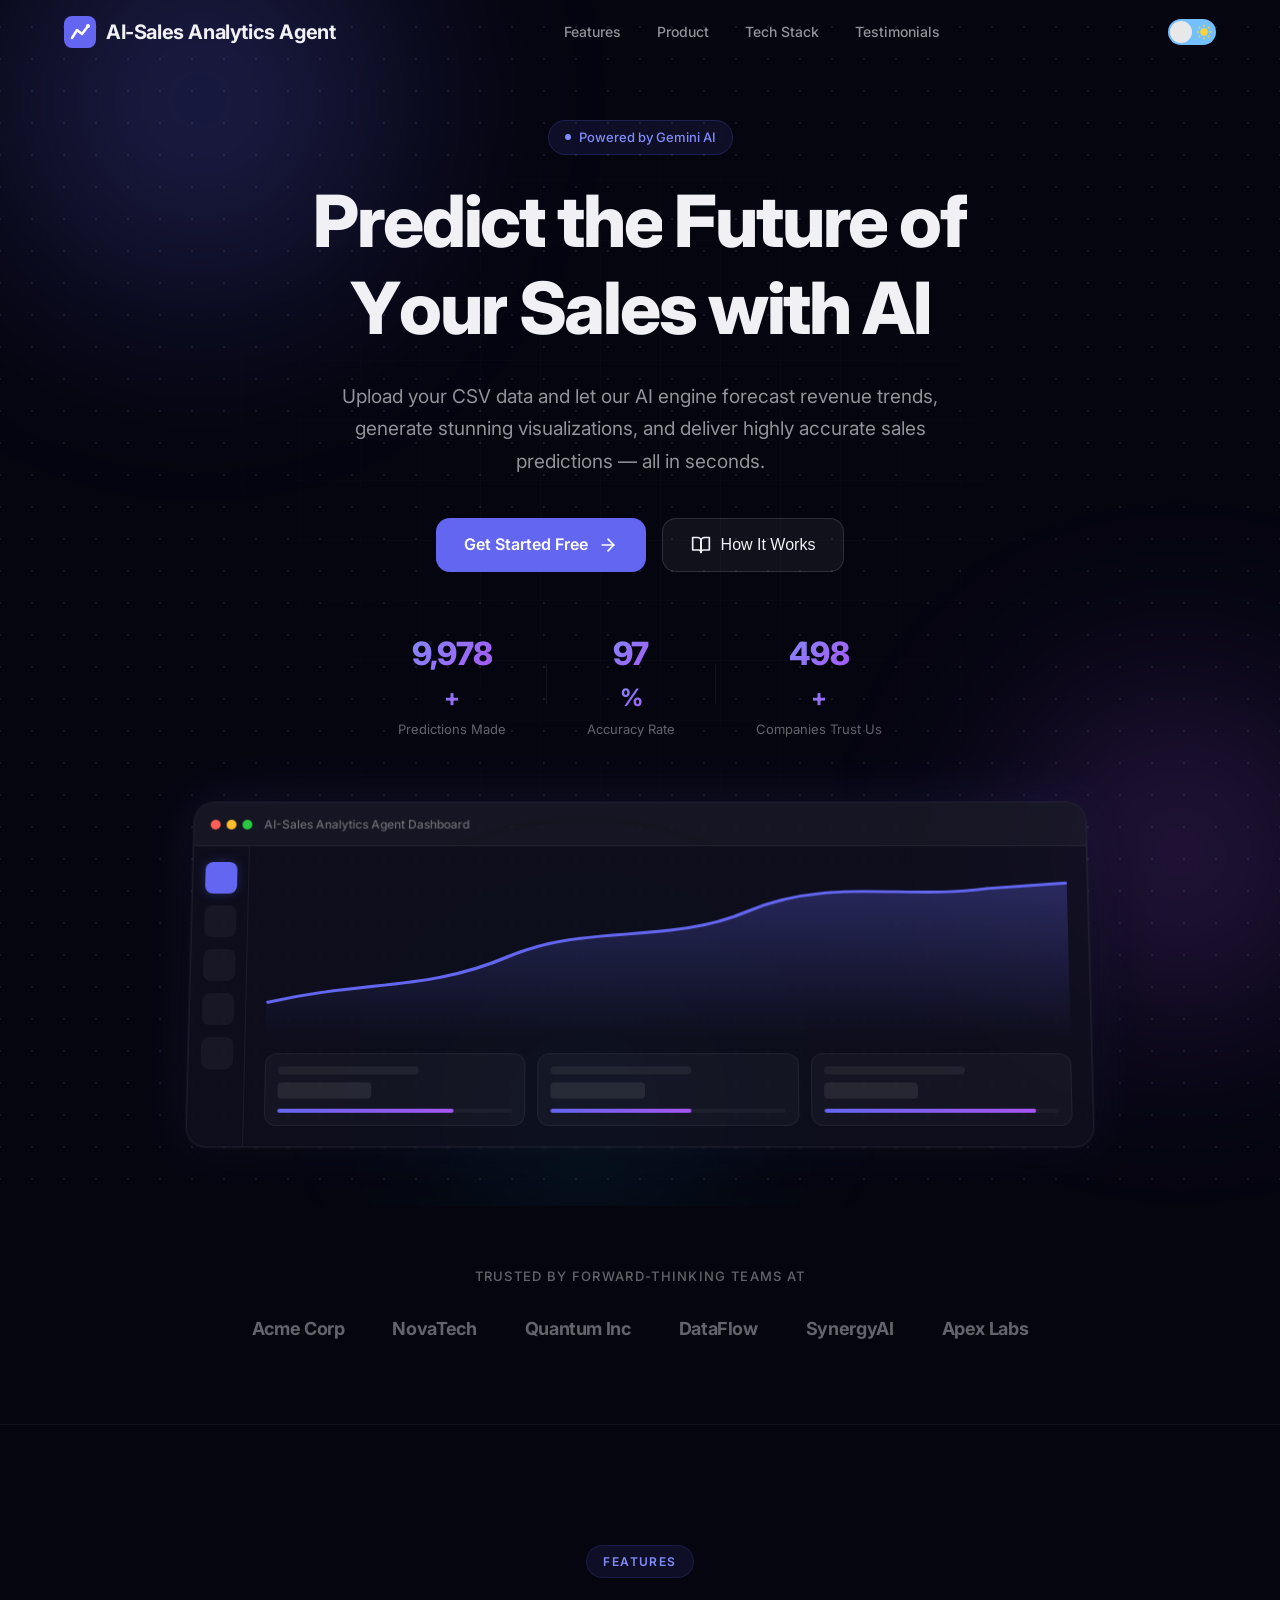
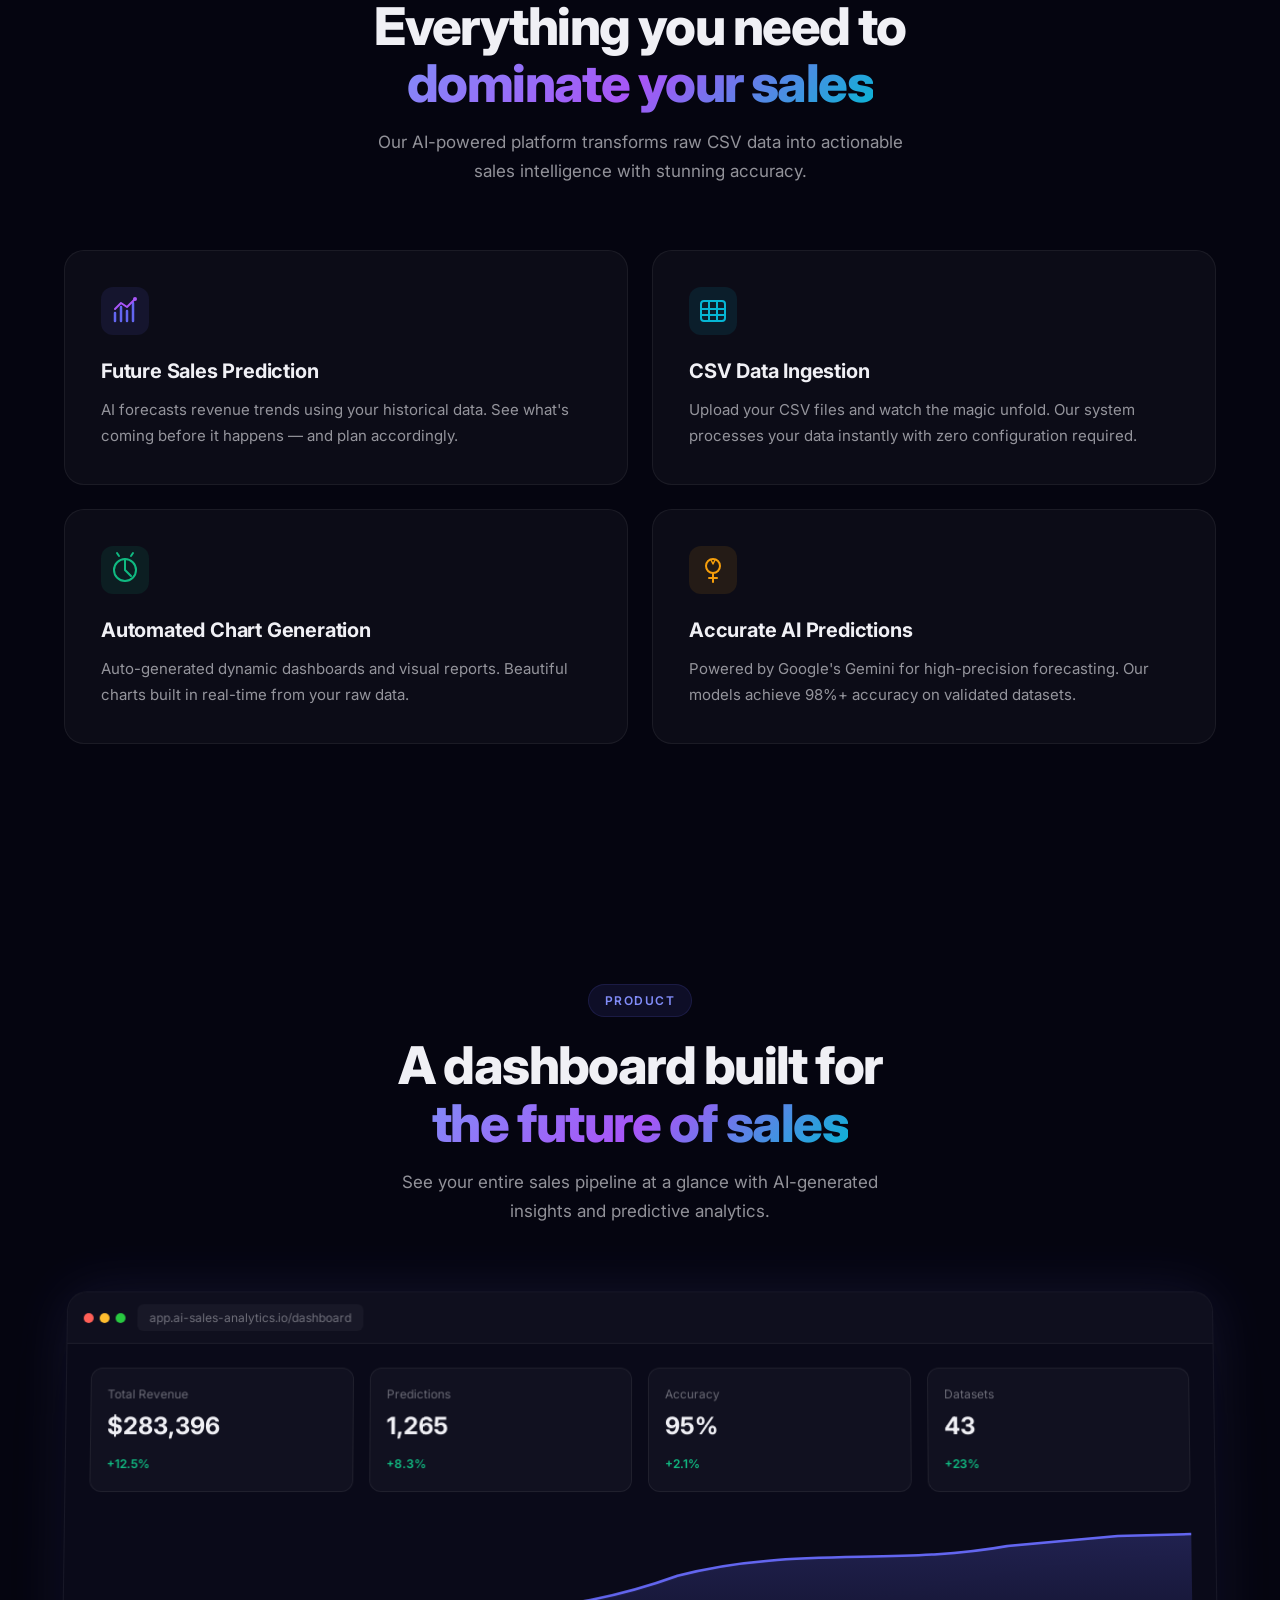
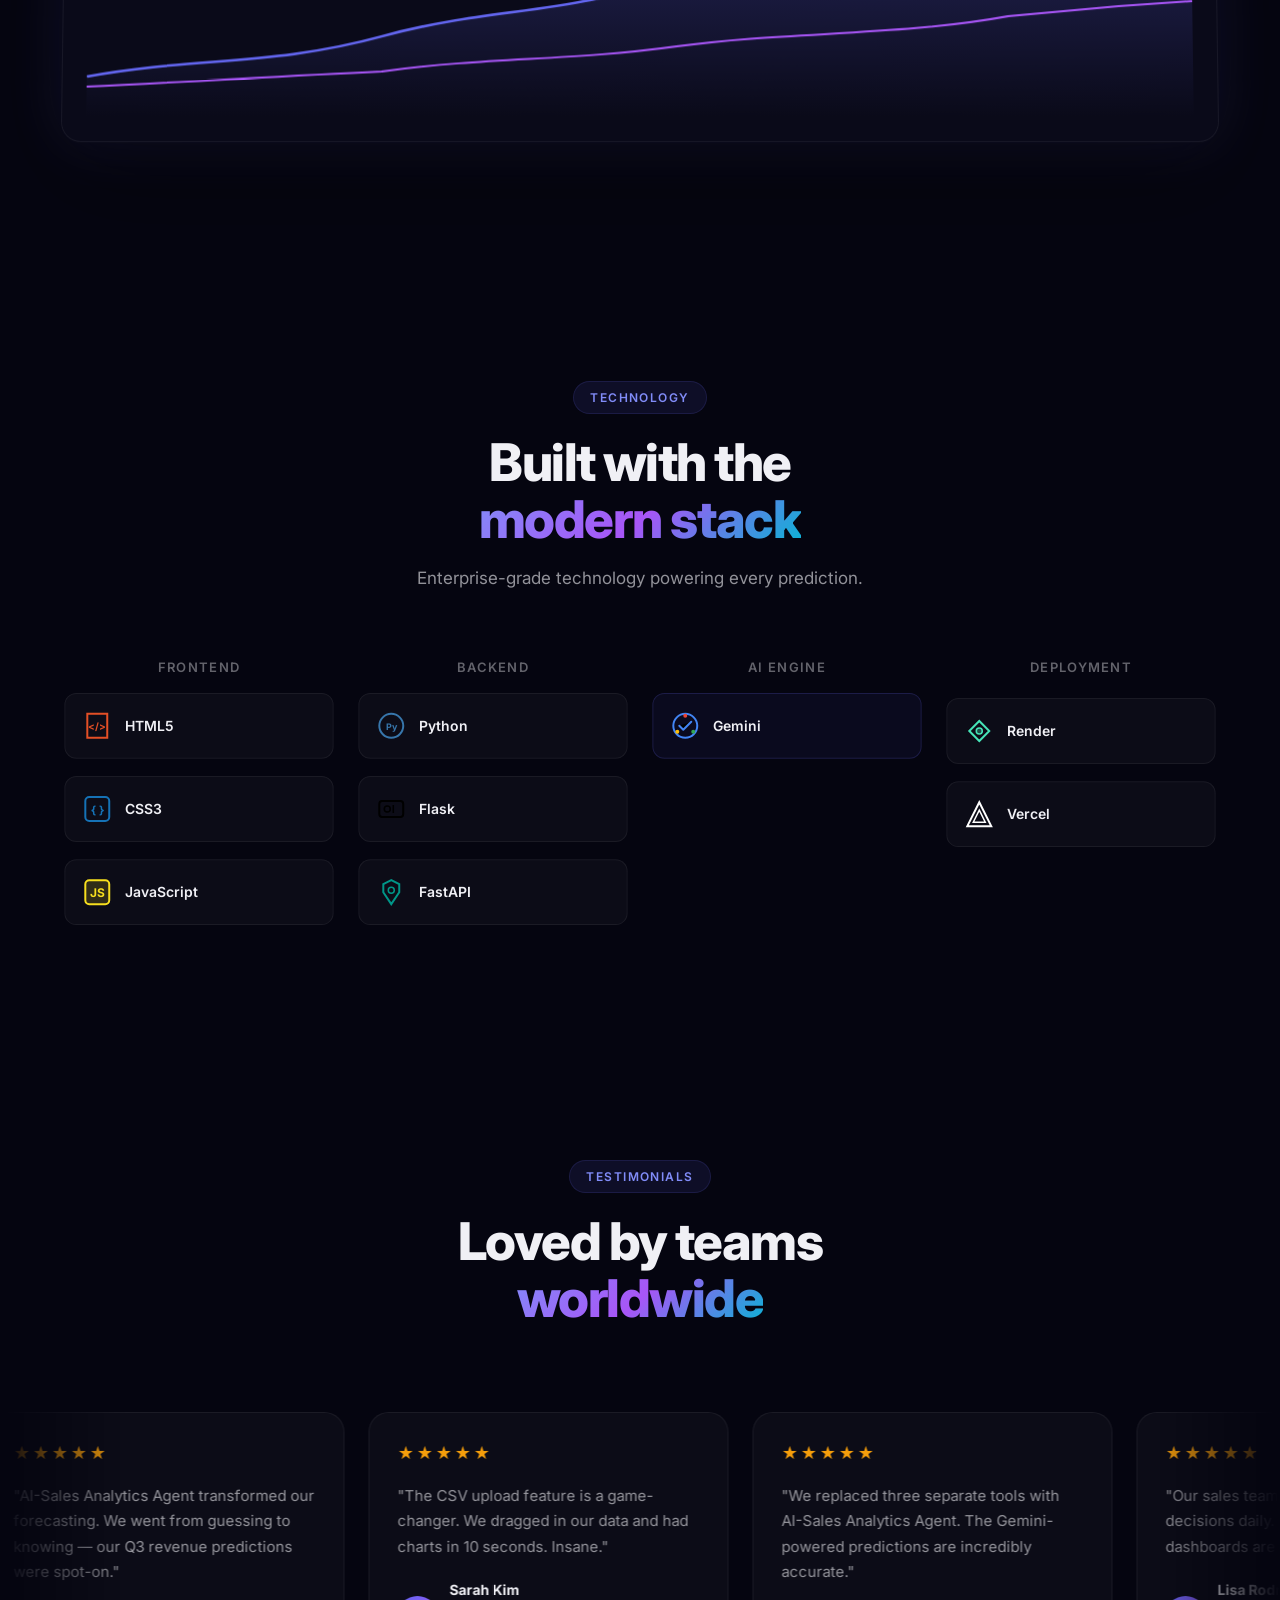
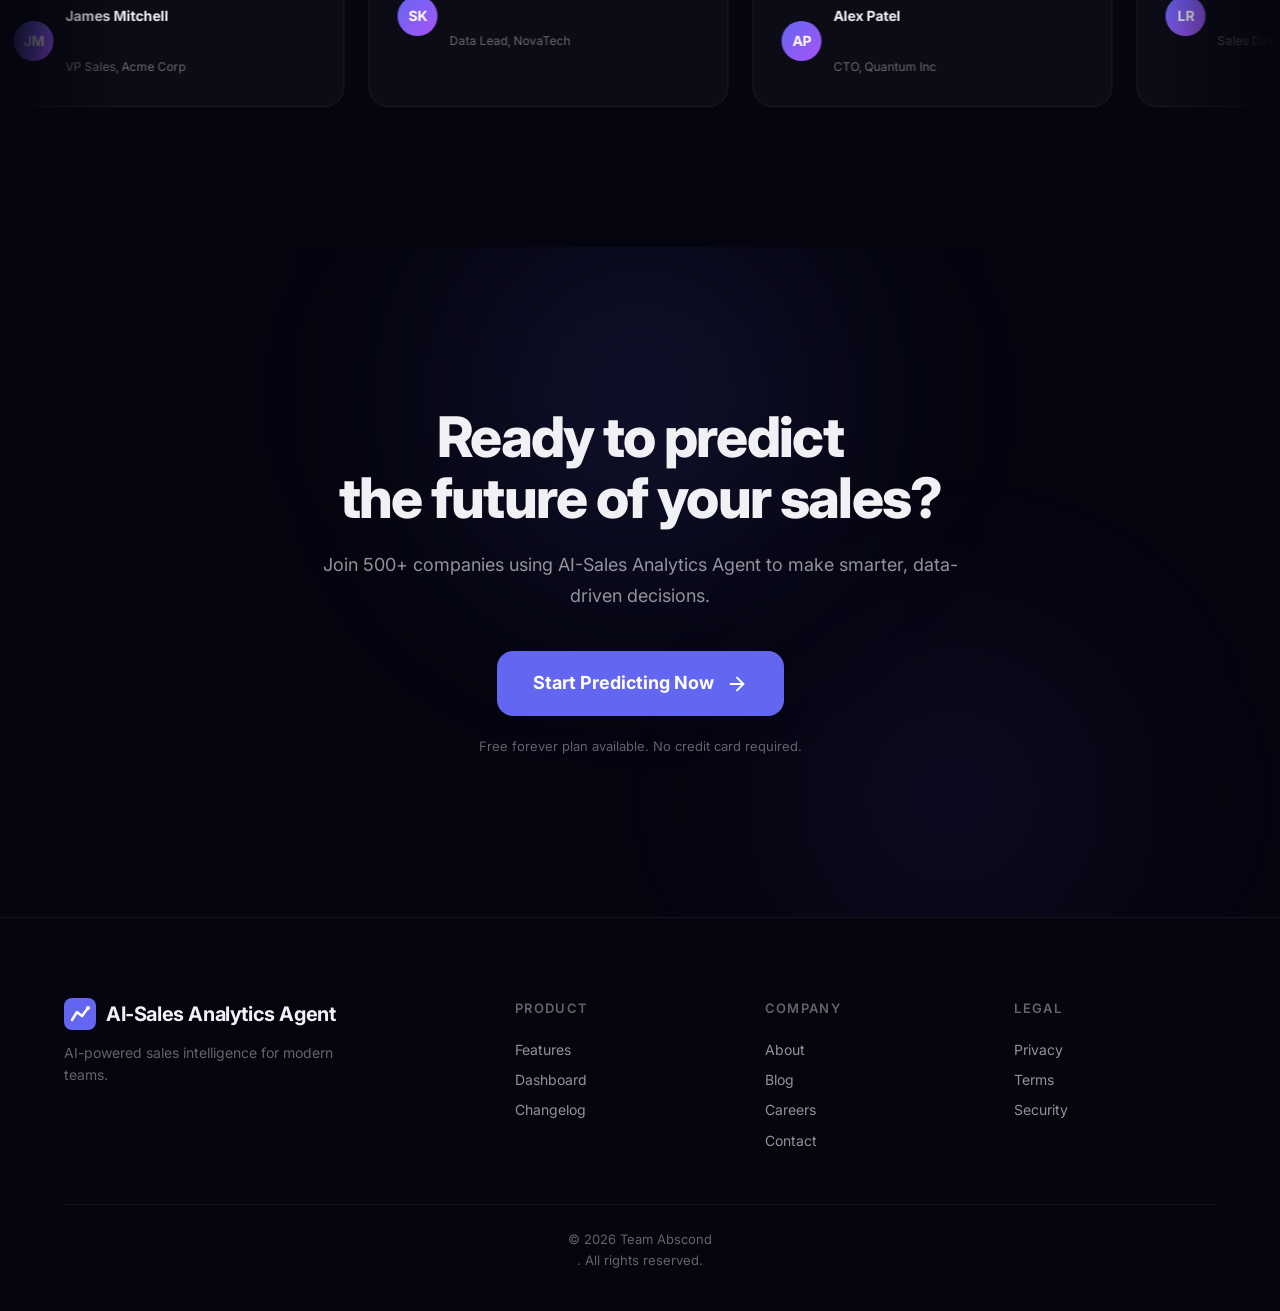
==== frontend/index.html @ d855fb65 "Added Landing Page" ====
<!DOCTYPE html>
<html lang="en">
<head>
    <meta charset="UTF-8">
    <meta name="viewport" content="width=device-width, initial-scale=1.0">
    <title>AI-Sales Analytics Agent</title>
    <link rel="stylesheet" href="landing.css">
    <link href="https://fonts.googleapis.com/css2?family=Inter:wght@300;400;500;600;700;800;900&display=swap" rel="stylesheet">
</head>
<body>

    <!-- ═══════════════════ NAVBAR ═══════════════════ -->
    <nav class="navbar" id="navbar">
        <div class="nav-container">
            <a href="#" class="nav-logo">
                <svg class="logo-icon" viewBox="0 0 32 32" fill="none">
                    <defs>
                        <linearGradient id="logoGrad" x1="0" y1="0" x2="32" y2="32">
                            <stop offset="0%" stop-color="#6366f1"/>
                            <stop offset="100%" stop-color="#a855f7"/>
                        </linearGradient>
                    </defs>
                    <rect width="32" height="32" rx="8" fill="url(#logoGrad)"/>
                    <path d="M8 22L13 14L18 18L24 10" stroke="#fff" stroke-width="2.5" stroke-linecap="round" stroke-linejoin="round"/>
                    <circle cx="24" cy="10" r="2" fill="#fff"/>
                </svg>
                <span>AI-Sales Analytics Agent</span>
            </a>
            <div class="nav-links" id="navLinks">
                <a href="#features">Features</a>
                <a href="#showcase">Product</a>
                <a href="#techstack">Tech Stack</a>
                <a href="#testimonials">Testimonials</a>
            </div>
            <div class="nav-actions">
                <label class="theme-switch" title="Toggle theme">
                    <span class="sun-icon"><svg xmlns="http://www.w3.org/2000/svg" viewBox="0 0 24 24"><g fill="#ffd43b"><circle r="5" cy="12" cx="12"></circle><path d="m21 13h-1a1 1 0 0 1 0-2h1a1 1 0 0 1 0 2zm-17 0h-1a1 1 0 0 1 0-2h1a1 1 0 0 1 0 2zm13.66-5.66a1 1 0 0 1 -.66-.29 1 1 0 0 1 0-1.41l.71-.71a1 1 0 1 1 1.41 1.41l-.71.71a1 1 0 0 1 -.75.29zm-12.02 12.02a1 1 0 0 1 -.71-.29 1 1 0 0 1 0-1.41l.71-.66a1 1 0 0 1 1.41 1.41l-.71.71a1 1 0 0 1 -.7.24zm6.36-14.36a1 1 0 0 1 -1-1v-1a1 1 0 0 1 2 0v1a1 1 0 0 1 -1 1zm0 17a1 1 0 0 1 -1-1v-1a1 1 0 0 1 2 0v1a1 1 0 0 1 -1 1zm-5.66-14.66a1 1 0 0 1 -.7-.29l-.71-.71a1 1 0 0 1 1.41-1.41l.71.71a1 1 0 0 1 0 1.41 1 1 0 0 1 -.71.29zm12.02 12.02a1 1 0 0 1 -.7-.29l-.66-.71a1 1 0 0 1 1.36-1.36l.71.71a1 1 0 0 1 0 1.41 1 1 0 0 1 -.71.24z"></path></g></svg></span>
                    <span class="moon-icon"><svg xmlns="http://www.w3.org/2000/svg" viewBox="0 0 384 512"><path d="m223.5 32c-123.5 0-223.5 100.3-223.5 224s100 224 223.5 224c60.6 0 115.5-24.2 155.8-63.4 5-4.9 6.3-12.5 3.1-18.7s-10.1-9.7-17-8.5c-9.8 1.7-19.8 2.6-30.1 2.6-96.9 0-175.5-78.8-175.5-176 0-65.8 36-123.1 89.3-153.3 6.1-3.5 9.2-10.5 7.7-17.3s-7.3-11.9-14.3-12.5c-6.3-.5-12.6-.8-19-.8z"></path></svg></span>
                    <input type="checkbox" class="theme-input" id="landingThemeToggle">
                    <span class="theme-slider"></span>
                </label>
            </div>
            <button class="mobile-toggle" id="mobileToggle" aria-label="Menu">
                <span></span><span></span><span></span>
            </button>
        </div>
    </nav>

    <!-- ═══════════════════ HERO ═══════════════════ -->
    <section class="hero" id="hero">
        <div class="hero-bg">
            <canvas class="hero-dots-canvas" id="heroDotsCanvas"></canvas>
            <div class="orb orb-1"></div>
            <div class="orb orb-2"></div>
            <div class="orb orb-3"></div>
            <div class="grid-overlay"></div>
        </div>
        <div class="hero-content" id="heroContent">
            <div class="hero-badge">
                <span class="badge-dot"></span>
                <span>Powered by Gemini AI</span>
            </div>
            <h1 class="hero-title" id="heroTitle">
                Predict the Future of Your Sales with AI
            </h1>
            <p class="hero-subtitle" id="heroSubtitle">
                Upload your CSV data and let our AI engine forecast revenue trends, generate stunning visualizations, and deliver highly accurate sales predictions — all in seconds.
            </p>
            <div class="hero-ctas">
                <a href="app.html" class="btn-primary">
                    <span>Get Started Free</span>
                    <svg width="20" height="20" viewBox="0 0 24 24" fill="none" stroke="currentColor" stroke-width="2" stroke-linecap="round" stroke-linejoin="round"><line x1="5" y1="12" x2="19" y2="12"/><polyline points="12 5 19 12 12 19"/></svg>
                </a>
                <button class="btn-secondary" id="tutorialBtn">
                    <svg width="20" height="20" viewBox="0 0 24 24" fill="none" stroke="currentColor" stroke-width="2" stroke-linecap="round" stroke-linejoin="round"><path d="M2 3h6a4 4 0 0 1 4 4v14a3 3 0 0 0-3-3H2z"/><path d="M22 3h-6a4 4 0 0 0-4 4v14a3 3 0 0 1 3-3h7z"/></svg>
                    <span>How It Works</span>
                </button>
            </div>
            <div class="hero-stats">
                <div class="hero-stat">
                    <span class="stat-number" data-target="10000">0</span><span class="stat-suffix">+</span>
                    <span class="stat-label">Predictions Made</span>
                </div>
                <div class="hero-stat-divider"></div>
                <div class="hero-stat">
                    <span class="stat-number" data-target="98">0</span><span class="stat-suffix">%</span>
                    <span class="stat-label">Accuracy Rate</span>
                </div>
                <div class="hero-stat-divider"></div>
                <div class="hero-stat">
                    <span class="stat-number" data-target="500">0</span><span class="stat-suffix">+</span>
                    <span class="stat-label">Companies Trust Us</span>
                </div>
            </div>
        </div>
        <div class="hero-visual" id="heroVisual">
            <div class="dashboard-mockup">
                <div class="mockup-header">
                    <div class="mockup-dots">
                        <span></span><span></span><span></span>
                    </div>
                    <div class="mockup-title">AI-Sales Analytics Agent Dashboard</div>
                </div>
                <div class="mockup-body">
                    <div class="mockup-sidebar">
                        <div class="sidebar-item active"></div>
                        <div class="sidebar-item"></div>
                        <div class="sidebar-item"></div>
                        <div class="sidebar-item"></div>
                        <div class="sidebar-item"></div>
                    </div>
                    <div class="mockup-main">
                        <div class="mockup-chart-area">
                            <svg class="chart-svg" viewBox="0 0 400 150" preserveAspectRatio="none">
                                <defs>
                                    <linearGradient id="chartGrad" x1="0" y1="0" x2="0" y2="1">
                                        <stop offset="0%" stop-color="#6366f1" stop-opacity="0.3"/>
                                        <stop offset="100%" stop-color="#6366f1" stop-opacity="0"/>
                                    </linearGradient>
                                </defs>
                                <path class="chart-area-path" d="M0,120 C50,100 80,110 120,80 C160,50 200,70 240,40 C280,10 320,30 360,20 L400,15 L400,150 L0,150Z" fill="url(#chartGrad)"/>
                                <path class="chart-line" d="M0,120 C50,100 80,110 120,80 C160,50 200,70 240,40 C280,10 320,30 360,20 L400,15" fill="none" stroke="#6366f1" stroke-width="2.5"/>
                            </svg>
                        </div>
                        <div class="mockup-cards-row">
                            <div class="mockup-stat-card">
                                <div class="msc-label"></div>
                                <div class="msc-value"></div>
                                <div class="msc-bar"><div class="msc-bar-fill" style="width:75%"></div></div>
                            </div>
                            <div class="mockup-stat-card">
                                <div class="msc-label"></div>
                                <div class="msc-value"></div>
                                <div class="msc-bar"><div class="msc-bar-fill" style="width:60%"></div></div>
                            </div>
                            <div class="mockup-stat-card">
                                <div class="msc-label"></div>
                                <div class="msc-value"></div>
                                <div class="msc-bar"><div class="msc-bar-fill" style="width:90%"></div></div>
                            </div>
                        </div>
                    </div>
                </div>
            </div>
        </div>
    </section>

    <!-- ═══════════════ TRUSTED BY ═══════════════ -->
    <section class="trusted-section">
        <div class="container">
            <p class="trusted-label">Trusted by forward-thinking teams at</p>
            <div class="trusted-logos">
                <div class="trusted-logo">Acme Corp</div>
                <div class="trusted-logo">NovaTech</div>
                <div class="trusted-logo">Quantum Inc</div>
                <div class="trusted-logo">DataFlow</div>
                <div class="trusted-logo">SynergyAI</div>
                <div class="trusted-logo">Apex Labs</div>
            </div>
        </div>
    </section>

    <!-- ═══════════════ FEATURES ═══════════════ -->
    <section class="features-section" id="features">
        <div class="container">
            <div class="section-header reveal-up">
                <span class="section-badge">Features</span>
                <h2 class="section-title">Everything you need to<br><span class="gradient-text">dominate your sales</span></h2>
                <p class="section-subtitle">Our AI-powered platform transforms raw CSV data into actionable sales intelligence with stunning accuracy.</p>
            </div>
            <div class="features-grid">
                <div class="feature-card reveal-up" data-delay="0">
                    <div class="feature-icon">
                        <svg viewBox="0 0 48 48" fill="none">
                            <rect width="48" height="48" rx="12" fill="#6366f1" fill-opacity="0.1"/>
                            <path d="M14 34V26M20 34V20M26 34V24M32 34V16" stroke="#6366f1" stroke-width="2.5" stroke-linecap="round"/>
                            <path d="M14 22L20 16L26 20L34 12" stroke="#a855f7" stroke-width="2" stroke-linecap="round" stroke-linejoin="round"/>
                            <circle cx="34" cy="12" r="2" fill="#a855f7"/>
                        </svg>
                    </div>
                    <h3>Future Sales Prediction</h3>
                    <p>AI forecasts revenue trends using your historical data. See what's coming before it happens — and plan accordingly.</p>
                </div>
                <div class="feature-card reveal-up" data-delay="100">
                    <div class="feature-icon">
                        <svg viewBox="0 0 48 48" fill="none">
                            <rect width="48" height="48" rx="12" fill="#06b6d4" fill-opacity="0.1"/>
                            <rect x="12" y="14" width="24" height="20" rx="3" stroke="#06b6d4" stroke-width="2"/>
                            <path d="M12 22H36" stroke="#06b6d4" stroke-width="2"/>
                            <path d="M20 14V34" stroke="#06b6d4" stroke-width="2"/>
                            <path d="M28 14V34" stroke="#06b6d4" stroke-width="2"/>
                            <path d="M12 28H36" stroke="#06b6d4" stroke-width="2"/>
                        </svg>
                    </div>
                    <h3>CSV Data Ingestion</h3>
                    <p>Upload your CSV files and watch the magic unfold. Our system processes your data instantly with zero configuration required.</p>
                </div>
                <div class="feature-card reveal-up" data-delay="200">
                    <div class="feature-icon">
                        <svg viewBox="0 0 48 48" fill="none">
                            <rect width="48" height="48" rx="12" fill="#10b981" fill-opacity="0.1"/>
                            <circle cx="24" cy="24" r="11" stroke="#10b981" stroke-width="2"/>
                            <path d="M24 13V24L30 30" stroke="#10b981" stroke-width="2" stroke-linecap="round"/>
                            <path d="M18 10L16 7M30 10L32 7" stroke="#10b981" stroke-width="2" stroke-linecap="round"/>
                        </svg>
                    </div>
                    <h3>Automated Chart Generation</h3>
                    <p>Auto-generated dynamic dashboards and visual reports. Beautiful charts built in real-time from your raw data.</p>
                </div>
                <div class="feature-card reveal-up" data-delay="300">
                    <div class="feature-icon">
                        <svg viewBox="0 0 48 48" fill="none">
                            <rect width="48" height="48" rx="12" fill="#f59e0b" fill-opacity="0.1"/>
                            <circle cx="24" cy="20" r="7" stroke="#f59e0b" stroke-width="2"/>
                            <path d="M24 27V36" stroke="#f59e0b" stroke-width="2" stroke-linecap="round"/>
                            <path d="M20 32H28" stroke="#f59e0b" stroke-width="2" stroke-linecap="round"/>
                            <path d="M22 14L24 18L26 14" stroke="#f59e0b" stroke-width="1.5" stroke-linecap="round" stroke-linejoin="round"/>
                        </svg>
                    </div>
                    <h3>Accurate AI Predictions</h3>
                    <p>Powered by Google's Gemini for high-precision forecasting. Our models achieve 98%+ accuracy on validated datasets.</p>
                </div>
            </div>
        </div>
    </section>

    <!-- ═══════════════ PRODUCT SHOWCASE ═══════════════ -->
    <section class="showcase-section" id="showcase">
        <div class="container">
            <div class="section-header reveal-up">
                <span class="section-badge">Product</span>
                <h2 class="section-title">A dashboard built for<br><span class="gradient-text">the future of sales</span></h2>
                <p class="section-subtitle">See your entire sales pipeline at a glance with AI-generated insights and predictive analytics.</p>
            </div>

            <div class="showcase-dashboard reveal-up">
                <div class="showcase-screen">
                    <div class="showcase-topbar">
                        <div class="showcase-dots"><span></span><span></span><span></span></div>
                        <span class="showcase-url">app.ai-sales-analytics.io/dashboard</span>
                    </div>
                    <div class="showcase-content">
                        <div class="showcase-metric-row">
                            <div class="showcase-metric" data-delay="0">
                                <span class="sm-label">Total Revenue</span>
                                <span class="sm-value counter" data-target="284500" data-prefix="$">$0</span>
                                <span class="sm-change positive">+12.5%</span>
                            </div>
                            <div class="showcase-metric" data-delay="100">
                                <span class="sm-label">Predictions</span>
                                <span class="sm-value counter" data-target="1284" data-prefix="">0</span>
                                <span class="sm-change positive">+8.3%</span>
                            </div>
                            <div class="showcase-metric" data-delay="200">
                                <span class="sm-label">Accuracy</span>
                                <span class="sm-value counter" data-target="98" data-prefix="" data-suffix="%">0%</span>
                                <span class="sm-change positive">+2.1%</span>
                            </div>
                            <div class="showcase-metric" data-delay="300">
                                <span class="sm-label">Datasets</span>
                                <span class="sm-value counter" data-target="47" data-prefix="">0</span>
                                <span class="sm-change positive">+23%</span>
                            </div>
                        </div>
                        <div class="showcase-chart-section">
                            <svg class="showcase-chart-svg" viewBox="0 0 600 200" preserveAspectRatio="none">
                                <defs>
                                    <linearGradient id="scGrad" x1="0" y1="0" x2="0" y2="1">
                                        <stop offset="0%" stop-color="#6366f1" stop-opacity="0.25"/>
                                        <stop offset="100%" stop-color="#6366f1" stop-opacity="0"/>
                                    </linearGradient>
                                </defs>
                                <path class="sc-area" d="M0,160 C60,140 100,150 160,120 C220,90 260,100 320,60 C380,30 440,50 500,30 L560,20 L600,18 L600,200 L0,200Z" fill="url(#scGrad)"/>
                                <path class="sc-line" d="M0,160 C60,140 100,150 160,120 C220,90 260,100 320,60 C380,30 440,50 500,30 L560,20 L600,18" fill="none" stroke="#6366f1" stroke-width="2.5"/>
                                <path class="sc-line-2" d="M0,170 C60,165 100,160 160,155 C220,140 260,145 320,130 C380,115 440,120 500,100 L560,90 L600,85" fill="none" stroke="#a855f7" stroke-width="2" stroke-dasharray="4 4"/>
                            </svg>
                        </div>
                    </div>
                </div>
            </div>
        </div>
    </section>

    <!-- ═══════════════ TECH STACK ═══════════════ -->
    <section class="techstack-section" id="techstack">
        <div class="container">
            <div class="section-header reveal-up">
                <span class="section-badge">Technology</span>
                <h2 class="section-title">Built with the<br><span class="gradient-text">modern stack</span></h2>
                <p class="section-subtitle">Enterprise-grade technology powering every prediction.</p>
            </div>
            <div class="tech-grid">
                <div class="tech-category reveal-up" data-delay="0">
                    <h4 class="tech-cat-title">Frontend</h4>
                    <div class="tech-cards">
                        <div class="tech-card">
                            <div class="tech-card-icon">
                                <svg viewBox="0 0 32 32"><path d="M6 4H26V28H6Z" fill="none" stroke="#e34f26" stroke-width="2"/><text x="16" y="20" text-anchor="middle" fill="#e34f26" font-size="10" font-weight="bold">&lt;/&gt;</text></svg>
                            </div>
                            <span>HTML5</span>
                        </div>
                        <div class="tech-card">
                            <div class="tech-card-icon">
                                <svg viewBox="0 0 32 32"><rect x="4" y="4" width="24" height="24" rx="4" fill="none" stroke="#1572b6" stroke-width="2"/><text x="16" y="21" text-anchor="middle" fill="#1572b6" font-size="11" font-weight="bold">{ }</text></svg>
                            </div>
                            <span>CSS3</span>
                        </div>
                        <div class="tech-card">
                            <div class="tech-card-icon">
                                <svg viewBox="0 0 32 32"><rect x="4" y="4" width="24" height="24" rx="4" fill="#f7df1e" fill-opacity="0.15" stroke="#f7df1e" stroke-width="2"/><text x="16" y="21" text-anchor="middle" fill="#f7df1e" font-size="12" font-weight="bold">JS</text></svg>
                            </div>
                            <span>JavaScript</span>
                        </div>
                    </div>
                </div>
                <div class="tech-category reveal-up" data-delay="150">
                    <h4 class="tech-cat-title">Backend</h4>
                    <div class="tech-cards">
                        <div class="tech-card">
                            <div class="tech-card-icon">
                                <svg viewBox="0 0 32 32"><circle cx="16" cy="16" r="12" fill="none" stroke="#3776ab" stroke-width="2"/><text x="16" y="20" text-anchor="middle" fill="#3776ab" font-size="9" font-weight="bold">Py</text></svg>
                            </div>
                            <span>Python</span>
                        </div>
                        <div class="tech-card">
                            <div class="tech-card-icon">
                                <svg viewBox="0 0 32 32"><rect x="4" y="8" width="24" height="16" rx="3" fill="none" stroke="#000" stroke-width="2"/><circle cx="12" cy="16" r="3" fill="none" stroke="#000" stroke-width="1.5"/><path d="M18 12V20" stroke="#000" stroke-width="1.5"/></svg>
                            </div>
                            <span>Flask</span>
                        </div>
                        <div class="tech-card">
                            <div class="tech-card-icon">
                                <svg viewBox="0 0 32 32"><path d="M8 8L16 4L24 8V16L16 28L8 16Z" fill="none" stroke="#009688" stroke-width="2"/><circle cx="16" cy="14" r="3" fill="none" stroke="#009688" stroke-width="1.5"/></svg>
                            </div>
                            <span>FastAPI</span>
                        </div>
                    </div>
                </div>
                <div class="tech-category reveal-up" data-delay="300">
                    <h4 class="tech-cat-title">AI Engine</h4>
                    <div class="tech-cards">
                        <div class="tech-card featured">
                            <div class="tech-card-icon">
                                <svg viewBox="0 0 32 32"><circle cx="16" cy="16" r="12" fill="none" stroke="#4285f4" stroke-width="2"/><path d="M10 16L14 20L22 12" stroke="#4285f4" stroke-width="2" stroke-linecap="round" stroke-linejoin="round"/><circle cx="16" cy="6" r="2" fill="#ea4335"/><circle cx="24" cy="22" r="2" fill="#34a853"/><circle cx="8" cy="22" r="2" fill="#fbbc05"/></svg>
                            </div>
                            <span>Gemini</span>
                        </div>
                    </div>
                </div>
                <div class="tech-category reveal-up" data-delay="450">
                    <h4 class="tech-cat-title">Deployment</h4>
                    <div class="tech-cards">
                        <div class="tech-card">
                            <div class="tech-card-icon">
                                <svg viewBox="0 0 32 32"><path d="M6 16L16 6L26 16L16 26Z" fill="none" stroke="#46e3b7" stroke-width="2"/><circle cx="16" cy="16" r="3" fill="#46e3b7" fill-opacity="0.3" stroke="#46e3b7" stroke-width="1.5"/></svg>
                            </div>
                            <span>Render</span>
                        </div>
                        <div class="tech-card">
                            <div class="tech-card-icon">
                                <svg viewBox="0 0 32 32"><polygon points="16,4 28,28 4,28" fill="none" stroke="#fff" stroke-width="2"/><polygon points="16,12 22,24 10,24" fill="none" stroke="#fff" stroke-width="1.5"/></svg>
                            </div>
                            <span>Vercel</span>
                        </div>
                    </div>
                </div>
            </div>
        </div>
    </section>

    <!-- ═══════════════ TESTIMONIALS ═══════════════ -->
    <section class="testimonials-section" id="testimonials">
        <div class="container">
            <div class="section-header reveal-up">
                <span class="section-badge">Testimonials</span>
                <h2 class="section-title">Loved by teams<br><span class="gradient-text">worldwide</span></h2>
            </div>
        </div>
        <div class="testimonial-track-wrapper">
            <div class="testimonial-track" id="testimonialTrack">
                <div class="testimonial-card">
                    <div class="tc-stars">★★★★★</div>
                    <p>"AI-Sales Analytics Agent transformed our forecasting. We went from guessing to knowing — our Q3 revenue predictions were spot-on."</p>
                    <div class="tc-author">
                        <div class="tc-avatar">JM</div>
                        <div><strong>James Mitchell</strong><br><span>VP Sales, Acme Corp</span></div>
                    </div>
                </div>
                <div class="testimonial-card">
                    <div class="tc-stars">★★★★★</div>
                    <p>"The CSV upload feature is a game-changer. We dragged in our data and had charts in 10 seconds. Insane."</p>
                    <div class="tc-author">
                        <div class="tc-avatar">SK</div>
                        <div><strong>Sarah Kim</strong><br><span>Data Lead, NovaTech</span></div>
                    </div>
                </div>
                <div class="testimonial-card">
                    <div class="tc-stars">★★★★★</div>
                    <p>"We replaced three separate tools with AI-Sales Analytics Agent. The Gemini-powered predictions are incredibly accurate."</p>
                    <div class="tc-author">
                        <div class="tc-avatar">AP</div>
                        <div><strong>Alex Patel</strong><br><span>CTO, Quantum Inc</span></div>
                    </div>
                </div>
                <div class="testimonial-card">
                    <div class="tc-stars">★★★★★</div>
                    <p>"Our sales team now makes data-driven decisions daily. The auto-generated dashboards are beautiful."</p>
                    <div class="tc-author">
                        <div class="tc-avatar">LR</div>
                        <div><strong>Lisa Rodriguez</strong><br><span>Sales Director, DataFlow</span></div>
                    </div>
                </div>
                <div class="testimonial-card">
                    <div class="tc-stars">★★★★★</div>
                    <p>"Setup took 5 minutes. Insights took seconds. This is what enterprise AI should feel like."</p>
                    <div class="tc-author">
                        <div class="tc-avatar">DW</div>
                        <div><strong>David Wang</strong><br><span>CEO, SynergyAI</span></div>
                    </div>
                </div>
                <div class="testimonial-card">
                    <div class="tc-stars">★★★★★</div>
                    <p>"Incredibly intuitive platform. Our quarterly planning is now powered by real AI — not spreadsheets."</p>
                    <div class="tc-author">
                        <div class="tc-avatar">MN</div>
                        <div><strong>Maria Nguyen</strong><br><span>Head of Growth, Apex Labs</span></div>
                    </div>
                </div>
            </div>
        </div>
    </section>

    <!-- ═══════════════ FINAL CTA ═══════════════ -->
    <section class="cta-section" id="cta">
        <div class="cta-bg">
            <div class="cta-orb cta-orb-1"></div>
            <div class="cta-orb cta-orb-2"></div>
        </div>
        <div class="container">
            <div class="cta-content reveal-up">
                <h2 class="cta-title" id="ctaTitle">Ready to predict<br>the future of your sales?</h2>
                <p class="cta-subtitle">Join 500+ companies using AI-Sales Analytics Agent to make smarter, data-driven decisions.</p>
                <a href="app.html" class="cta-button">
                    <span>Start Predicting Now</span>
                    <svg width="22" height="22" viewBox="0 0 24 24" fill="none" stroke="currentColor" stroke-width="2" stroke-linecap="round" stroke-linejoin="round"><line x1="5" y1="12" x2="19" y2="12"/><polyline points="12 5 19 12 12 19"/></svg>
                </a>
                <p class="cta-note">Free forever plan available. No credit card required.</p>
            </div>
        </div>
    </section>

    <!-- ═══════════════ FOOTER ═══════════════ -->
    <footer class="footer">
        <div class="container">
            <div class="footer-grid">
                <div class="footer-brand">
                    <a href="#" class="nav-logo">
                        <svg class="logo-icon" viewBox="0 0 32 32" fill="none">
                            <defs><linearGradient id="logoGrad2" x1="0" y1="0" x2="32" y2="32"><stop offset="0%" stop-color="#6366f1"/><stop offset="100%" stop-color="#a855f7"/></linearGradient></defs>
                            <rect width="32" height="32" rx="8" fill="url(#logoGrad2)"/>
                            <path d="M8 22L13 14L18 18L24 10" stroke="#fff" stroke-width="2.5" stroke-linecap="round" stroke-linejoin="round"/>
                            <circle cx="24" cy="10" r="2" fill="#fff"/>
                        </svg>
                        <span>AI-Sales Analytics Agent</span>
                    </a>
                    <p>AI-powered sales intelligence for modern teams.</p>
                </div>
                <div class="footer-col">
                    <h4>Product</h4>
                    <a href="#features">Features</a>
                    <a href="#showcase">Dashboard</a>
                    <a href="#">Changelog</a>
                </div>
                <div class="footer-col">
                    <h4>Company</h4>
                    <a href="#">About</a>
                    <a href="#">Blog</a>
                    <a href="#">Careers</a>
                    <a href="#">Contact</a>
                </div>
                <div class="footer-col">
                    <h4>Legal</h4>
                    <a href="#">Privacy</a>
                    <a href="#">Terms</a>
                    <a href="#">Security</a>
                </div>
            </div>
            <div class="footer-bottom">
                <p>&copy; 2026 Team Abscond <br>. All rights reserved.</p>
            </div>
        </div>
    </footer>

    <!-- ═══════════════ TUTORIAL MODAL ═══════════════ -->
    <div class="tutorial-overlay" id="tutorialOverlay">
        <div class="tutorial-card" id="tutorialCard">
            <button class="tutorial-close" id="tutorialClose" aria-label="Close">
                <svg width="20" height="20" viewBox="0 0 24 24" fill="none" stroke="currentColor" stroke-width="2" stroke-linecap="round"><line x1="18" y1="6" x2="6" y2="18"/><line x1="6" y1="6" x2="18" y2="18"/></svg>
            </button>
            <div class="tutorial-header">
                <span class="section-badge">Tutorial</span>
                <h2 class="tutorial-title">How It Works</h2>
                <p class="tutorial-desc">Get started in four simple steps</p>
            </div>
            <div class="tutorial-steps">
                <div class="tutorial-step" data-step="1">
                    <div class="step-number">1</div>
                    <div class="step-content">
                        <h3>Upload Your Sales Data</h3>
                        <p>Import your CSV or Excel file to begin analysis. The system automatically processes and prepares your dataset for insights and predictions.</p>
                        <p class="step-hint">New users can try the built-in sample dataset to explore the features.</p>
                    </div>
                </div>
                <div class="tutorial-step" data-step="2">
                    <div class="step-number">2</div>
                    <div class="step-content">
                        <h3>Get Instant Analytics</h3>
                        <p>View key performance metrics like total revenue, number of products, and regional distribution.</p>
                        <p class="step-hint">Interactive charts help you understand trends and performance patterns quickly.</p>
                    </div>
                </div>
                <div class="tutorial-step" data-step="3">
                    <div class="step-number">3</div>
                    <div class="step-content">
                        <h3>Ask Intelligent Questions</h3>
                        <p>Use the AI assistant to ask business-related questions in natural language.</p>
                        <p class="step-hint">The system analyzes your uploaded data to provide relevant and data-grounded responses.</p>
                    </div>
                </div>
                <div class="tutorial-step" data-step="4">
                    <div class="step-number">4</div>
                    <div class="step-content">
                        <h3>Generate Sales Forecasts</h3>
                        <p>Based on historical data trends, the system predicts future sales performance.</p>
                        <p class="step-hint">These forecasts help support planning, strategy, and decision-making.</p>
                    </div>
                </div>
            </div>
            <div class="tutorial-footer">
                <a href="app.html" class="btn-primary">
                    <span>Try It Now</span>
                    <svg width="20" height="20" viewBox="0 0 24 24" fill="none" stroke="currentColor" stroke-width="2" stroke-linecap="round" stroke-linejoin="round"><line x1="5" y1="12" x2="19" y2="12"/><polyline points="12 5 19 12 12 19"/></svg>
                </a>
            </div>
        </div>
    </div>

    <!-- GO TO TOP -->
    <button class="go-top-btn" id="goTopBtn" aria-label="Go to top">
        <svg width="20" height="20" viewBox="0 0 24 24" fill="none" stroke="currentColor" stroke-width="2.5" stroke-linecap="round" stroke-linejoin="round"><polyline points="18 15 12 9 6 15"/></svg>
    </button>

    <script src="landing.js"></script>
</body>
</html>
---- frontend/landing.css ----
/* ═══════════════════════════════════════════
   AI-SALES ANALYTICS AGENT — PREMIUM LANDING PAGE STYLES
   Apple Keynote-level design system
   ═══════════════════════════════════════════ */

/* ─── Reset & Base ─── */
*, *::before, *::after {
    margin: 0;
    padding: 0;
    box-sizing: border-box;
}

:root {
    --bg-primary: #050510;
    --bg-secondary: #0a0a1a;
    --bg-card: rgba(255, 255, 255, 0.03);
    --bg-card-hover: rgba(255, 255, 255, 0.06);
    --text-primary: #f0f0f5;
    --text-secondary: rgba(240, 240, 245, 0.6);
    --text-tertiary: rgba(240, 240, 245, 0.4);
    --accent: #6366f1;
    --accent-light: #818cf8;
    --accent-glow: rgba(99, 102, 241, 0.25);
    --purple: #a855f7;
    --purple-glow: rgba(168, 85, 247, 0.2);
    --cyan: #06b6d4;
    --green: #10b981;
    --border: rgba(255, 255, 255, 0.06);
    --border-hover: rgba(255, 255, 255, 0.12);
    --radius-sm: 12px;
    --radius-md: 20px;
    --radius-lg: 28px;
    --radius-xl: 36px;
    --ease-out-expo: cubic-bezier(0.16, 1, 0.3, 1);
    --ease-out-quart: cubic-bezier(0.25, 1, 0.5, 1);
    --ease-spring: cubic-bezier(0.34, 1.56, 0.64, 1);
    --ease-smooth: cubic-bezier(0.4, 0, 0.2, 1);
    --shadow-glow: 0 0 60px rgba(99, 102, 241, 0.15);
    --shadow-card: 0 4px 24px rgba(0, 0, 0, 0.3), 0 0 0 1px var(--border);
}

html {
    scroll-behavior: smooth;
    -webkit-font-smoothing: antialiased;
    -moz-osx-font-smoothing: grayscale;
}

body {
    font-family: 'Inter', -apple-system, BlinkMacSystemFont, 'Segoe UI', sans-serif;
    background: var(--bg-primary);
    color: var(--text-primary);
    overflow-x: hidden;
    line-height: 1.6;
}

.container {
    max-width: 1200px;
    margin: 0 auto;
    padding: 0 24px;
}

a {
    text-decoration: none;
    color: inherit;
}

/* ─── Reveal Animation Base ─── */
.reveal-up {
    opacity: 0;
    transform: translateY(40px);
    transition: opacity 0.8s var(--ease-out-expo), transform 0.8s var(--ease-out-expo);
}

.reveal-up.revealed {
    opacity: 1;
    transform: translateY(0);
}

/* ═══════════════════════════════════════════
   NAVBAR
   ═══════════════════════════════════════════ */

.navbar {
    position: fixed;
    top: 0;
    left: 0;
    right: 0;
    z-index: 1000;
    padding: 16px 0;
    transition: background 0.4s var(--ease-smooth), 
                backdrop-filter 0.4s var(--ease-smooth),
                box-shadow 0.4s var(--ease-smooth),
                padding 0.4s var(--ease-smooth);
}

.navbar.scrolled {
    background: rgba(5, 5, 16, 0.8);
    backdrop-filter: blur(20px) saturate(180%);
    -webkit-backdrop-filter: blur(20px) saturate(180%);
    box-shadow: 0 1px 0 var(--border), 0 4px 24px rgba(0, 0, 0, 0.2);
    padding: 10px 0;
}

.nav-container {
    max-width: 1200px;
    margin: 0 auto;
    padding: 0 24px;
    display: flex;
    align-items: center;
    justify-content: space-between;
}

.nav-logo {
    display: flex;
    align-items: center;
    gap: 10px;
    font-weight: 700;
    font-size: 20px;
    letter-spacing: -0.02em;
}

.logo-icon {
    width: 32px;
    height: 32px;
}

.nav-links {
    display: flex;
    gap: 36px;
}

.nav-links a {
    font-size: 14px;
    font-weight: 500;
    color: var(--text-secondary);
    transition: color 0.3s var(--ease-smooth);
    position: relative;
}

.nav-links a::after {
    content: '';
    position: absolute;
    bottom: -4px;
    left: 0;
    width: 0;
    height: 2px;
    background: var(--accent);
    transition: width 0.3s var(--ease-out-expo);
    border-radius: 1px;
}

.nav-links a:hover {
    color: var(--text-primary);
}

.nav-links a:hover::after {
    width: 100%;
}

.nav-actions {
    display: flex;
    gap: 12px;
    align-items: center;
}

.nav-btn-secondary {
    font-size: 14px;
    font-weight: 500;
    color: var(--text-secondary);
    padding: 8px 16px;
    transition: color 0.3s var(--ease-smooth);
}

.nav-btn-secondary:hover {
    color: var(--text-primary);
}

.nav-btn-primary {
    font-size: 14px;
    font-weight: 600;
    color: #fff;
    background: var(--accent);
    padding: 8px 20px;
    border-radius: 10px;
    transition: transform 0.3s var(--ease-spring), 
                box-shadow 0.3s var(--ease-smooth),
                background 0.3s var(--ease-smooth);
}

.nav-btn-primary:hover {
    transform: translateY(-1px);
    box-shadow: 0 4px 20px var(--accent-glow);
    background: var(--accent-light);
}

.mobile-toggle {
    display: none;
    flex-direction: column;
    gap: 5px;
    background: none;
    border: none;
    cursor: pointer;
    padding: 4px;
}

.mobile-toggle span {
    width: 22px;
    height: 2px;
    background: var(--text-primary);
    border-radius: 2px;
    transition: transform 0.3s var(--ease-out-expo), opacity 0.3s;
}

.mobile-toggle.active span:nth-child(1) {
    transform: rotate(45deg) translateY(7px);
}
.mobile-toggle.active span:nth-child(2) {
    opacity: 0;
}
.mobile-toggle.active span:nth-child(3) {
    transform: rotate(-45deg) translateY(-7px);
}

/* ═══════════════════════════════════════════
   HERO
   ═══════════════════════════════════════════ */

.hero {
    position: relative;
    min-height: 100vh;
    display: flex;
    flex-direction: column;
    align-items: center;
    justify-content: center;
    padding: 120px 24px 60px;
    overflow: hidden;
}

.hero-bg {
    position: absolute;
    inset: 0;
    overflow: hidden;
    z-index: 0;
}

.hero-dots-canvas {
    position: absolute;
    inset: 0;
    width: 100%;
    height: 100%;
    z-index: 0;
    pointer-events: none;
}

.orb {
    position: absolute;
    border-radius: 50%;
    filter: blur(80px);
    will-change: transform;
}

.orb-1 {
    width: 600px;
    height: 600px;
    background: radial-gradient(circle, rgba(99, 102, 241, 0.3) 0%, transparent 70%);
    top: -200px;
    left: -100px;
    animation: orbFloat1 20s ease-in-out infinite;
}

.orb-2 {
    width: 500px;
    height: 500px;
    background: radial-gradient(circle, rgba(168, 85, 247, 0.25) 0%, transparent 70%);
    top: 50%;
    right: -150px;
    animation: orbFloat2 25s ease-in-out infinite;
}

.orb-3 {
    width: 400px;
    height: 400px;
    background: radial-gradient(circle, rgba(6, 182, 212, 0.15) 0%, transparent 70%);
    bottom: -100px;
    left: 30%;
    animation: orbFloat3 22s ease-in-out infinite;
}

@keyframes orbFloat1 {
    0%, 100% { transform: translate(0, 0) scale(1); }
    33% { transform: translate(60px, 40px) scale(1.1); }
    66% { transform: translate(-30px, 60px) scale(0.95); }
}

@keyframes orbFloat2 {
    0%, 100% { transform: translate(0, 0) scale(1); }
    33% { transform: translate(-50px, -30px) scale(1.05); }
    66% { transform: translate(40px, -50px) scale(0.9); }
}

@keyframes orbFloat3 {
    0%, 100% { transform: translate(0, 0) scale(1); }
    33% { transform: translate(40px, -40px) scale(1.08); }
    66% { transform: translate(-50px, 30px) scale(0.92); }
}

.grid-overlay {
    position: absolute;
    inset: 0;
    background-image: 
        linear-gradient(rgba(255,255,255,0.02) 1px, transparent 1px),
        linear-gradient(90deg, rgba(255,255,255,0.02) 1px, transparent 1px);
    background-size: 60px 60px;
    mask-image: radial-gradient(ellipse 60% 60% at 50% 40%, black 20%, transparent 70%);
    -webkit-mask-image: radial-gradient(ellipse 60% 60% at 50% 40%, black 20%, transparent 70%);
}

.hero-content {
    position: relative;
    z-index: 2;
    text-align: center;
    max-width: 800px;
    margin: 0 auto;
}

.hero-badge {
    display: inline-flex;
    align-items: center;
    gap: 8px;
    background: rgba(99, 102, 241, 0.1);
    border: 1px solid rgba(99, 102, 241, 0.2);
    padding: 6px 16px;
    border-radius: 100px;
    font-size: 13px;
    font-weight: 500;
    color: var(--accent-light);
    margin-bottom: 28px;
    opacity: 0;
    transform: translateY(20px);
}

.badge-dot {
    width: 6px;
    height: 6px;
    background: var(--accent-light);
    border-radius: 50%;
    animation: pulse 2s ease-in-out infinite;
}

@keyframes pulse {
    0%, 100% { opacity: 1; transform: scale(1); }
    50% { opacity: 0.5; transform: scale(1.5); }
}

.hero-title {
    font-size: clamp(40px, 6vw, 72px);
    font-weight: 800;
    line-height: 1.05;
    letter-spacing: -0.03em;
    margin-bottom: 24px;
}

.hero-title .word {
    display: inline-block;
    overflow: hidden;
}

.hero-title .char {
    display: inline-block;
    opacity: 0;
    transform: translateY(100%) rotateX(-80deg);
    filter: blur(4px);
    transition: opacity 0.6s var(--ease-out-expo),
                transform 0.6s var(--ease-out-expo),
                filter 0.6s var(--ease-out-expo);
}

.hero-title .char.revealed {
    opacity: 1;
    transform: translateY(0) rotateX(0);
    filter: blur(0);
}

.hero-subtitle {
    font-size: clamp(16px, 2vw, 19px);
    color: var(--text-secondary);
    max-width: 600px;
    margin: 0 auto 40px;
    line-height: 1.7;
    opacity: 0;
    transform: translateY(20px);
}

.hero-ctas {
    display: flex;
    gap: 16px;
    justify-content: center;
    flex-wrap: wrap;
    margin-bottom: 56px;
    opacity: 0;
    transform: translateY(20px);
}

.btn-primary {
    display: inline-flex;
    align-items: center;
    gap: 10px;
    background: var(--accent);
    color: #fff;
    font-weight: 600;
    font-size: 16px;
    padding: 14px 28px;
    border-radius: 14px;
    border: none;
    cursor: pointer;
    transition: transform 0.4s var(--ease-spring),
                box-shadow 0.4s var(--ease-smooth),
                background 0.3s;
}

.btn-primary:hover {
    transform: translateY(-2px) scale(1.02);
    box-shadow: 0 8px 40px var(--accent-glow), 0 0 0 1px var(--accent);
    background: var(--accent-light);
}

.btn-secondary {
    display: inline-flex;
    align-items: center;
    gap: 10px;
    background: rgba(255, 255, 255, 0.05);
    border: 1px solid var(--border-hover);
    color: var(--text-primary);
    font-weight: 500;
    font-size: 16px;
    padding: 14px 28px;
    border-radius: 14px;
    cursor: pointer;
    transition: transform 0.4s var(--ease-spring),
                background 0.3s,
                border-color 0.3s;
}

.btn-secondary:hover {
    transform: translateY(-2px);
    background: rgba(255, 255, 255, 0.08);
    border-color: rgba(255, 255, 255, 0.2);
}

.hero-stats {
    display: flex;
    align-items: center;
    justify-content: center;
    gap: 40px;
    opacity: 0;
    transform: translateY(20px);
}

.hero-stat {
    display: flex;
    flex-direction: column;
    align-items: center;
}

.stat-number {
    font-size: 32px;
    font-weight: 800;
    letter-spacing: -0.02em;
    background: linear-gradient(135deg, var(--accent-light), var(--purple));
    -webkit-background-clip: text;
    -webkit-text-fill-color: transparent;
    background-clip: text;
}

.stat-suffix {
    font-size: 24px;
    font-weight: 700;
    background: linear-gradient(135deg, var(--accent-light), var(--purple));
    -webkit-background-clip: text;
    -webkit-text-fill-color: transparent;
    background-clip: text;
}

.stat-label {
    font-size: 13px;
    color: var(--text-tertiary);
    margin-top: 2px;
}

.hero-stat-divider {
    width: 1px;
    height: 40px;
    background: var(--border);
}

/* Hero Visual (Dashboard Mockup) */
.hero-visual {
    position: relative;
    z-index: 2;
    width: 100%;
    max-width: 900px;
    margin: 60px auto 0;
    perspective: 1200px;
    opacity: 0;
    transform: translateY(40px);
}

.hero-visual.revealed {
    opacity: 1;
    transform: translateY(0);
    transition: opacity 1s var(--ease-out-expo) 0.4s, transform 1s var(--ease-out-expo) 0.4s;
}

.dashboard-mockup {
    background: rgba(15, 15, 30, 0.8);
    border: 1px solid var(--border);
    border-radius: var(--radius-md);
    overflow: hidden;
    box-shadow: 
        0 20px 80px rgba(0, 0, 0, 0.5),
        0 0 0 1px rgba(255, 255, 255, 0.05),
        var(--shadow-glow);
    transform: rotateX(4deg);
    transition: transform 0.6s var(--ease-out-expo);
}

.dashboard-mockup:hover {
    transform: rotateX(0deg);
}

.mockup-header {
    display: flex;
    align-items: center;
    gap: 12px;
    padding: 12px 16px;
    background: rgba(255, 255, 255, 0.03);
    border-bottom: 1px solid var(--border);
}

.mockup-dots {
    display: flex;
    gap: 6px;
}

.mockup-dots span {
    width: 10px;
    height: 10px;
    border-radius: 50%;
}

.mockup-dots span:nth-child(1) { background: #ff5f57; }
.mockup-dots span:nth-child(2) { background: #ffbd2e; }
.mockup-dots span:nth-child(3) { background: #28c840; }

.mockup-title {
    font-size: 12px;
    color: var(--text-tertiary);
    font-weight: 500;
}

.mockup-body {
    display: flex;
    min-height: 300px;
}

.mockup-sidebar {
    width: 56px;
    border-right: 1px solid var(--border);
    padding: 16px 12px;
    display: flex;
    flex-direction: column;
    gap: 12px;
}

.sidebar-item {
    width: 32px;
    height: 32px;
    border-radius: 8px;
    background: rgba(255, 255, 255, 0.04);
    transition: background 0.3s;
}

.sidebar-item.active {
    background: var(--accent);
    box-shadow: 0 0 12px var(--accent-glow);
}

.mockup-main {
    flex: 1;
    padding: 20px;
    display: flex;
    flex-direction: column;
    gap: 16px;
}

.mockup-chart-area {
    flex: 1;
    min-height: 160px;
    position: relative;
}

.chart-svg {
    width: 100%;
    height: 100%;
    position: absolute;
    inset: 0;
}

.chart-line {
    stroke-dasharray: 800;
    stroke-dashoffset: 800;
    transition: stroke-dashoffset 2s var(--ease-out-expo);
}

.chart-line.animated {
    stroke-dashoffset: 0;
}

.chart-area-path {
    opacity: 0;
    transition: opacity 1.5s var(--ease-smooth) 0.8s;
}

.chart-area-path.animated {
    opacity: 1;
}

.mockup-cards-row {
    display: flex;
    gap: 12px;
}

.mockup-stat-card {
    flex: 1;
    background: rgba(255, 255, 255, 0.03);
    border: 1px solid var(--border);
    border-radius: var(--radius-sm);
    padding: 12px;
}

.msc-label {
    width: 60%;
    height: 8px;
    background: rgba(255, 255, 255, 0.06);
    border-radius: 4px;
    margin-bottom: 8px;
}

.msc-value {
    width: 40%;
    height: 16px;
    background: rgba(255, 255, 255, 0.08);
    border-radius: 4px;
    margin-bottom: 10px;
}

.msc-bar {
    height: 4px;
    background: rgba(255, 255, 255, 0.04);
    border-radius: 2px;
    overflow: hidden;
}

.msc-bar-fill {
    height: 100%;
    background: linear-gradient(90deg, var(--accent), var(--purple));
    border-radius: 2px;
    transform: scaleX(0);
    transform-origin: left;
    transition: transform 1.2s var(--ease-out-expo) 1.2s;
}

.msc-bar-fill.animated {
    transform: scaleX(1);
}

/* ═══════════════════════════════════════════
   TRUSTED BY
   ═══════════════════════════════════════════ */

.trusted-section {
    padding: 60px 0 80px;
    border-bottom: 1px solid var(--border);
}

.trusted-label {
    text-align: center;
    font-size: 13px;
    color: var(--text-tertiary);
    text-transform: uppercase;
    letter-spacing: 0.1em;
    font-weight: 500;
    margin-bottom: 28px;
}

.trusted-logos {
    display: flex;
    justify-content: center;
    align-items: center;
    gap: 48px;
    flex-wrap: wrap;
}

.trusted-logo {
    font-size: 18px;
    font-weight: 700;
    color: var(--text-tertiary);
    letter-spacing: -0.02em;
    transition: color 0.3s;
    user-select: none;
}

.trusted-logo:hover {
    color: var(--text-secondary);
}

/* ═══════════════════════════════════════════
   SECTION HEADERS
   ═══════════════════════════════════════════ */

.section-header {
    text-align: center;
    margin-bottom: 64px;
}

.section-badge {
    display: inline-block;
    font-size: 12px;
    font-weight: 600;
    text-transform: uppercase;
    letter-spacing: 0.12em;
    color: var(--accent-light);
    background: rgba(99, 102, 241, 0.1);
    border: 1px solid rgba(99, 102, 241, 0.15);
    padding: 6px 16px;
    border-radius: 100px;
    margin-bottom: 20px;
}

.section-title {
    font-size: clamp(32px, 4.5vw, 52px);
    font-weight: 800;
    line-height: 1.1;
    letter-spacing: -0.03em;
    margin-bottom: 16px;
}

.gradient-text {
    background: linear-gradient(135deg, var(--accent-light) 0%, var(--purple) 50%, var(--cyan) 100%);
    -webkit-background-clip: text;
    -webkit-text-fill-color: transparent;
    background-clip: text;
}

.section-subtitle {
    font-size: 17px;
    color: var(--text-secondary);
    max-width: 540px;
    margin: 0 auto;
    line-height: 1.7;
}

/* ═══════════════════════════════════════════
   FEATURES
   ═══════════════════════════════════════════ */

.features-section {
    padding: 120px 0;
}

.features-grid {
    display: grid;
    grid-template-columns: repeat(2, 1fr);
    gap: 24px;
}

.feature-card {
    background: var(--bg-card);
    border: 1px solid var(--border);
    border-radius: var(--radius-md);
    padding: 36px;
    transition: transform 0.5s var(--ease-spring),
                background 0.4s var(--ease-smooth),
                border-color 0.4s var(--ease-smooth),
                box-shadow 0.4s var(--ease-smooth);
    position: relative;
    overflow: hidden;
}

.feature-card::before {
    content: '';
    position: absolute;
    top: 0;
    left: 0;
    right: 0;
    height: 1px;
    background: linear-gradient(90deg, transparent, var(--accent-glow), transparent);
    opacity: 0;
    transition: opacity 0.4s;
}

.feature-card:hover {
    transform: translateY(-4px);
    background: var(--bg-card-hover);
    border-color: var(--border-hover);
    box-shadow: 0 8px 40px rgba(0, 0, 0, 0.3), 0 0 60px var(--accent-glow);
}

.feature-card:hover::before {
    opacity: 1;
}

.feature-icon {
    width: 48px;
    height: 48px;
    margin-bottom: 20px;
}

.feature-card h3 {
    font-size: 20px;
    font-weight: 700;
    margin-bottom: 10px;
    letter-spacing: -0.01em;
}

.feature-card p {
    font-size: 15px;
    color: var(--text-secondary);
    line-height: 1.7;
}

/* ═══════════════════════════════════════════
   PRODUCT SHOWCASE
   ═══════════════════════════════════════════ */

.showcase-section {
    padding: 120px 0;
    position: relative;
}

.showcase-dashboard {
    perspective: 1400px;
}

.showcase-screen {
    background: rgba(10, 10, 26, 0.9);
    border: 1px solid var(--border);
    border-radius: var(--radius-md);
    overflow: hidden;
    box-shadow: 0 30px 100px rgba(0, 0, 0, 0.4), var(--shadow-glow);
    transform: rotateX(2deg);
    transition: transform 0.8s var(--ease-out-expo);
}

.showcase-screen:hover {
    transform: rotateX(0);
}

.showcase-topbar {
    display: flex;
    align-items: center;
    gap: 12px;
    padding: 12px 16px;
    background: rgba(255, 255, 255, 0.02);
    border-bottom: 1px solid var(--border);
}

.showcase-dots {
    display: flex;
    gap: 6px;
}

.showcase-dots span {
    width: 10px;
    height: 10px;
    border-radius: 50%;
}
.showcase-dots span:nth-child(1) { background: #ff5f57; }
.showcase-dots span:nth-child(2) { background: #ffbd2e; }
.showcase-dots span:nth-child(3) { background: #28c840; }

.showcase-url {
    font-size: 12px;
    color: var(--text-tertiary);
    background: rgba(255, 255, 255, 0.04);
    padding: 4px 12px;
    border-radius: 6px;
}

.showcase-content {
    padding: 24px;
}

.showcase-metric-row {
    display: grid;
    grid-template-columns: repeat(4, 1fr);
    gap: 16px;
    margin-bottom: 24px;
}

.showcase-metric {
    background: rgba(255, 255, 255, 0.03);
    border: 1px solid var(--border);
    border-radius: var(--radius-sm);
    padding: 16px;
    opacity: 0;
    transform: translateY(20px);
    transition: opacity 0.6s var(--ease-out-expo), transform 0.6s var(--ease-out-expo);
}

.showcase-metric.revealed {
    opacity: 1;
    transform: translateY(0);
}

.sm-label {
    font-size: 12px;
    color: var(--text-tertiary);
    display: block;
    margin-bottom: 4px;
}

.sm-value {
    font-size: 24px;
    font-weight: 700;
    display: block;
    margin-bottom: 4px;
}

.sm-change {
    font-size: 12px;
    font-weight: 600;
}

.sm-change.positive {
    color: var(--green);
}

.showcase-chart-section {
    height: 200px;
    position: relative;
}

.showcase-chart-svg {
    width: 100%;
    height: 100%;
}

.sc-line {
    stroke-dasharray: 1200;
    stroke-dashoffset: 1200;
    transition: stroke-dashoffset 2.5s var(--ease-out-expo);
}

.sc-line.animated {
    stroke-dashoffset: 0;
}

.sc-line-2 {
    stroke-dasharray: 1200;
    stroke-dashoffset: 1200;
    transition: stroke-dashoffset 2.5s var(--ease-out-expo) 0.3s;
}

.sc-line-2.animated {
    stroke-dashoffset: 0;
}

.sc-area {
    opacity: 0;
    transition: opacity 1.5s var(--ease-smooth) 0.8s;
}

.sc-area.animated {
    opacity: 1;
}

/* ═══════════════════════════════════════════
   TECH STACK
   ═══════════════════════════════════════════ */

.techstack-section {
    padding: 120px 0;
    position: relative;
    overflow: hidden;
}

.tech-grid {
    display: grid;
    grid-template-columns: repeat(4, 1fr);
    gap: 24px;
}

.tech-category {
    text-align: center;
}

.tech-cat-title {
    font-size: 13px;
    text-transform: uppercase;
    letter-spacing: 0.1em;
    color: var(--text-tertiary);
    margin-bottom: 20px;
    font-weight: 600;
}

.tech-cards {
    display: flex;
    flex-direction: column;
    gap: 12px;
}

.tech-card {
    background: var(--bg-card);
    border: 1px solid var(--border);
    border-radius: var(--radius-sm);
    padding: 16px;
    display: flex;
    align-items: center;
    gap: 12px;
    transition: transform 0.5s var(--ease-spring),
                background 0.4s var(--ease-smooth),
                border-color 0.4s var(--ease-smooth),
                box-shadow 0.4s var(--ease-smooth);
    position: relative;
    overflow: hidden;
}

.tech-card::before {
    content: '';
    position: absolute;
    inset: 0;
    border-radius: inherit;
    padding: 1px;
    background: linear-gradient(135deg, transparent, rgba(99, 102, 241, 0.3), transparent);
    -webkit-mask: linear-gradient(#fff 0 0) content-box, linear-gradient(#fff 0 0);
    -webkit-mask-composite: xor;
    mask-composite: exclude;
    opacity: 0;
    transition: opacity 0.4s;
}

.tech-card:hover {
    transform: translateY(-4px) scale(1.02);
    background: var(--bg-card-hover);
    border-color: transparent;
    box-shadow: 0 8px 32px rgba(0, 0, 0, 0.3), 0 0 40px var(--accent-glow);
}

.tech-card:hover::before {
    opacity: 1;
}

.tech-card.featured {
    border-color: rgba(99, 102, 241, 0.2);
    background: rgba(99, 102, 241, 0.06);
}

.tech-card-icon {
    width: 32px;
    height: 32px;
    flex-shrink: 0;
}

.tech-card-icon svg {
    width: 100%;
    height: 100%;
}

.tech-card span {
    font-size: 14px;
    font-weight: 600;
}

/* ═══════════════════════════════════════════
   PRICING
   ═══════════════════════════════════════════ */

.pricing-section {
    padding: 120px 0;
}

.pricing-toggle {
    display: flex;
    align-items: center;
    justify-content: center;
    gap: 16px;
    margin-bottom: 56px;
}

.toggle-label {
    font-size: 14px;
    color: var(--text-tertiary);
    font-weight: 500;
    transition: color 0.3s;
    display: flex;
    align-items: center;
    gap: 8px;
}

.toggle-label[data-active="true"] {
    color: var(--text-primary);
}

.save-badge {
    font-size: 11px;
    background: rgba(16, 185, 129, 0.15);
    color: var(--green);
    padding: 2px 8px;
    border-radius: 100px;
    font-weight: 600;
}

.toggle-switch {
    width: 48px;
    height: 26px;
    background: rgba(255, 255, 255, 0.1);
    border: 1px solid var(--border-hover);
    border-radius: 100px;
    cursor: pointer;
    position: relative;
    transition: background 0.3s;
}

.toggle-knob {
    position: absolute;
    top: 3px;
    left: 3px;
    width: 18px;
    height: 18px;
    background: var(--accent);
    border-radius: 50%;
    transition: transform 0.4s var(--ease-spring);
    box-shadow: 0 0 8px var(--accent-glow);
}

.toggle-switch.active .toggle-knob {
    transform: translateX(22px);
}

.pricing-grid {
    display: grid;
    grid-template-columns: repeat(3, 1fr);
    gap: 24px;
    align-items: start;
}

.pricing-card {
    background: var(--bg-card);
    border: 1px solid var(--border);
    border-radius: var(--radius-md);
    padding: 36px;
    position: relative;
    transition: transform 0.5s var(--ease-spring),
                box-shadow 0.4s var(--ease-smooth);
}

.pricing-card:hover {
    transform: translateY(-4px);
}

.pricing-card.popular {
    border-color: var(--accent);
    background: rgba(99, 102, 241, 0.05);
    box-shadow: 0 0 80px var(--accent-glow);
    transform: scale(1.03);
}

.pricing-card.popular:hover {
    transform: scale(1.03) translateY(-4px);
}

.popular-badge {
    position: absolute;
    top: -12px;
    left: 50%;
    transform: translateX(-50%);
    background: var(--accent);
    color: #fff;
    font-size: 12px;
    font-weight: 600;
    padding: 4px 16px;
    border-radius: 100px;
    box-shadow: 0 4px 12px var(--accent-glow);
}

.pricing-card-header {
    margin-bottom: 24px;
}

.pricing-card-header h3 {
    font-size: 22px;
    font-weight: 700;
    margin-bottom: 6px;
}

.pricing-card-header p {
    font-size: 14px;
    color: var(--text-tertiary);
    line-height: 1.5;
}

.pricing-price {
    display: flex;
    align-items: baseline;
    gap: 2px;
    margin-bottom: 28px;
}

.price-currency {
    font-size: 24px;
    font-weight: 700;
    color: var(--text-secondary);
}

.price-amount {
    font-size: 52px;
    font-weight: 800;
    letter-spacing: -0.03em;
    line-height: 1;
    transition: opacity 0.3s, transform 0.3s var(--ease-out-expo);
}

.price-amount.changing {
    opacity: 0;
    transform: translateY(-10px);
}

.price-period {
    font-size: 14px;
    color: var(--text-tertiary);
    margin-left: 4px;
}

.pricing-features {
    list-style: none;
    margin-bottom: 32px;
    display: flex;
    flex-direction: column;
    gap: 14px;
}

.pricing-features li {
    display: flex;
    align-items: center;
    gap: 10px;
    font-size: 14px;
    color: var(--text-secondary);
}

.pricing-features li svg {
    width: 18px;
    height: 18px;
    flex-shrink: 0;
}

.pricing-btn {
    display: block;
    text-align: center;
    padding: 14px 24px;
    border-radius: 12px;
    font-size: 15px;
    font-weight: 600;
    background: rgba(255, 255, 255, 0.05);
    border: 1px solid var(--border-hover);
    color: var(--text-primary);
    transition: transform 0.4s var(--ease-spring),
                background 0.3s,
                border-color 0.3s;
}

.pricing-btn:hover {
    transform: translateY(-2px);
    background: rgba(255, 255, 255, 0.08);
}

.pricing-btn.primary {
    background: var(--accent);
    border-color: var(--accent);
    color: #fff;
}

.pricing-btn.primary:hover {
    background: var(--accent-light);
    box-shadow: 0 8px 32px var(--accent-glow);
}

/* ═══════════════════════════════════════════
   TESTIMONIALS
   ═══════════════════════════════════════════ */

.testimonials-section {
    padding: 120px 0;
    overflow: hidden;
}

.testimonial-track-wrapper {
    position: relative;
    overflow: hidden;
    margin-top: 0;
    padding: 20px 0;
    mask-image: linear-gradient(90deg, transparent 0%, black 10%, black 90%, transparent 100%);
    -webkit-mask-image: linear-gradient(90deg, transparent 0%, black 10%, black 90%, transparent 100%);
}

.testimonial-track {
    display: flex;
    gap: 24px;
    width: max-content;
    will-change: transform;
}

.testimonial-card {
    width: 360px;
    flex-shrink: 0;
    background: var(--bg-card);
    border: 1px solid var(--border);
    border-radius: var(--radius-md);
    padding: 28px;
    transition: transform 0.4s var(--ease-spring), border-color 0.3s;
}

.testimonial-card:hover {
    transform: scale(1.03);
    border-color: var(--border-hover);
}

.tc-stars {
    color: #f59e0b;
    font-size: 16px;
    letter-spacing: 2px;
    margin-bottom: 16px;
}

.testimonial-card p {
    font-size: 15px;
    color: var(--text-secondary);
    line-height: 1.7;
    margin-bottom: 20px;
}

.tc-author {
    display: flex;
    align-items: center;
    gap: 12px;
}

.tc-avatar {
    width: 40px;
    height: 40px;
    border-radius: 50%;
    background: linear-gradient(135deg, var(--accent), var(--purple));
    display: flex;
    align-items: center;
    justify-content: center;
    font-size: 14px;
    font-weight: 700;
    color: #fff;
}

.tc-author strong {
    font-size: 14px;
    display: block;
}

.tc-author span {
    font-size: 12px;
    color: var(--text-tertiary);
}

/* ═══════════════════════════════════════════
   CTA SECTION
   ═══════════════════════════════════════════ */

.cta-section {
    padding: 160px 0;
    position: relative;
    overflow: hidden;
}

.cta-bg {
    position: absolute;
    inset: 0;
    z-index: 0;
}

.cta-orb {
    position: absolute;
    border-radius: 50%;
    filter: blur(100px);
}

.cta-orb-1 {
    width: 500px;
    height: 500px;
    background: radial-gradient(circle, rgba(99, 102, 241, 0.2) 0%, transparent 70%);
    top: -100px;
    left: 50%;
    transform: translateX(-50%);
    animation: orbFloat1 18s ease-in-out infinite;
}

.cta-orb-2 {
    width: 400px;
    height: 400px;
    background: radial-gradient(circle, rgba(168, 85, 247, 0.15) 0%, transparent 70%);
    bottom: -80px;
    right: 10%;
    animation: orbFloat2 20s ease-in-out infinite;
}

.cta-content {
    position: relative;
    z-index: 2;
    text-align: center;
    max-width: 680px;
    margin: 0 auto;
}

.cta-title {
    font-size: clamp(36px, 5vw, 56px);
    font-weight: 800;
    line-height: 1.1;
    letter-spacing: -0.03em;
    margin-bottom: 20px;
}

.cta-subtitle {
    font-size: 18px;
    color: var(--text-secondary);
    margin-bottom: 40px;
    line-height: 1.7;
}

.cta-button {
    display: inline-flex;
    align-items: center;
    gap: 12px;
    background: var(--accent);
    color: #fff;
    font-size: 18px;
    font-weight: 700;
    padding: 18px 36px;
    border-radius: 16px;
    transition: transform 0.4s var(--ease-spring),
                box-shadow 0.4s var(--ease-smooth),
                background 0.3s;
}

.cta-button:hover {
    transform: translateY(-3px) scale(1.04);
    box-shadow: 0 12px 48px var(--accent-glow), 0 0 0 2px var(--accent);
    background: var(--accent-light);
}

.cta-note {
    margin-top: 20px;
    font-size: 13px;
    color: var(--text-tertiary);
}

/* ═══════════════════════════════════════════
   FOOTER
   ═══════════════════════════════════════════ */

.footer {
    padding: 80px 0 40px;
    border-top: 1px solid var(--border);
}

.footer-grid {
    display: grid;
    grid-template-columns: 2fr 1fr 1fr 1fr;
    gap: 48px;
    margin-bottom: 48px;
}

.footer-brand p {
    margin-top: 12px;
    font-size: 14px;
    color: var(--text-tertiary);
    line-height: 1.6;
    max-width: 280px;
}

.footer-brand .nav-logo {
    margin-bottom: 8px;
}

.footer-col h4 {
    font-size: 13px;
    text-transform: uppercase;
    letter-spacing: 0.1em;
    margin-bottom: 16px;
    color: var(--text-tertiary);
    font-weight: 600;
}

.footer-col a {
    display: block;
    font-size: 14px;
    color: var(--text-secondary);
    padding: 4px 0;
    transition: color 0.3s;
}

.footer-col a:hover {
    color: var(--text-primary);
}

.footer-bottom {
    border-top: 1px solid var(--border);
    padding-top: 24px;
    text-align: center;
}

.footer-bottom p {
    font-size: 13px;
    color: var(--text-tertiary);
}

/* ═══════════════════════════════════════════
   RESPONSIVE
   ═══════════════════════════════════════════ */

@media (max-width: 1024px) {
    .tech-grid {
        grid-template-columns: repeat(2, 1fr);
        gap: 32px;
    }
    .pricing-grid {
        grid-template-columns: 1fr;
        max-width: 420px;
        margin: 0 auto;
    }
    .pricing-card.popular {
        transform: scale(1);
    }
    .pricing-card.popular:hover {
        transform: translateY(-4px);
    }
    .showcase-metric-row {
        grid-template-columns: repeat(2, 1fr);
    }
    .footer-grid {
        grid-template-columns: 1fr 1fr;
        gap: 32px;
    }
}

@media (max-width: 768px) {
    .nav-links, .nav-actions {
        display: none;
    }

    .nav-links.mobile-open {
        display: flex;
        flex-direction: column;
        position: absolute;
        top: 100%;
        left: 0;
        right: 0;
        background: rgba(5, 5, 16, 0.95);
        backdrop-filter: blur(20px);
        padding: 24px;
        gap: 16px;
        border-bottom: 1px solid var(--border);
    }

    .nav-actions.mobile-open {
        display: flex;
        flex-direction: column;
        position: absolute;
        top: calc(100% + 200px);
        left: 0;
        right: 0;
        background: rgba(5, 5, 16, 0.95);
        backdrop-filter: blur(20px);
        padding: 24px;
        gap: 12px;
    }

    .mobile-toggle {
        display: flex;
    }

    .features-grid {
        grid-template-columns: 1fr;
    }

    .tech-grid {
        grid-template-columns: 1fr;
    }

    .hero {
        padding: 100px 20px 40px;
    }

    .hero-stats {
        gap: 20px;
    }

    .hero-stat-divider {
        height: 32px;
    }

    .stat-number {
        font-size: 24px;
    }

    .hero-visual {
        margin-top: 40px;
    }

    .mockup-body {
        flex-direction: column;
    }

    .mockup-sidebar {
        flex-direction: row;
        width: 100%;
        border-right: none;
        border-bottom: 1px solid var(--border);
        padding: 12px;
    }

    .mockup-cards-row {
        flex-direction: column;
    }

    .footer-grid {
        grid-template-columns: 1fr;
        gap: 32px;
    }

    .testimonial-card {
        width: 300px;
    }

    .showcase-metric-row {
        grid-template-columns: 1fr 1fr;
    }

    .price-amount {
        font-size: 40px;
    }
}

@media (max-width: 480px) {
    .hero-stats {
        flex-direction: column;
        gap: 16px;
    }

    .hero-stat-divider {
        width: 40px;
        height: 1px;
    }

    .hero-ctas {
        flex-direction: column;
        align-items: stretch;
    }

    .btn-primary, .btn-secondary {
        justify-content: center;
    }

    .showcase-metric-row {
        grid-template-columns: 1fr;
    }

    .testimonial-card {
        width: 280px;
    }
}

/* ═══════════════════════════════════════════
   SMOOTH SCROLLBAR & SELECTION
   ═══════════════════════════════════════════ */

::selection {
    background: rgba(99, 102, 241, 0.3);
    color: #fff;
}

::-webkit-scrollbar {
    width: 8px;
}

::-webkit-scrollbar-track {
    background: var(--bg-primary);
}

::-webkit-scrollbar-thumb {
    background: rgba(255, 255, 255, 0.1);
    border-radius: 4px;
}

::-webkit-scrollbar-thumb:hover {
    background: rgba(255, 255, 255, 0.2);
}

/* ═══════════════════════════════════════════
   TUTORIAL MODAL
   ═══════════════════════════════════════════ */

.tutorial-overlay {
    position: fixed;
    inset: 0;
    z-index: 9999;
    display: flex;
    align-items: center;
    justify-content: center;
    background: rgba(0, 0, 0, 0.7);
    backdrop-filter: blur(12px);
    -webkit-backdrop-filter: blur(12px);
    opacity: 0;
    visibility: hidden;
    transition: opacity 0.4s var(--ease-smooth), visibility 0.4s;
    padding: 24px;
}

.tutorial-overlay.active {
    opacity: 1;
    visibility: visible;
}

.tutorial-card {
    position: relative;
    background: rgba(12, 12, 28, 0.95);
    border: 1px solid var(--border-hover);
    border-radius: var(--radius-lg);
    max-width: 640px;
    width: 100%;
    max-height: 90vh;
    overflow-y: auto;
    padding: 44px 40px 36px;
    box-shadow:
        0 30px 100px rgba(0, 0, 0, 0.6),
        0 0 80px var(--accent-glow),
        inset 0 1px 0 rgba(255, 255, 255, 0.06);
    transform: translateY(30px) scale(0.96);
    transition: transform 0.5s var(--ease-out-expo), opacity 0.5s var(--ease-out-expo);
    opacity: 0;
}

.tutorial-overlay.active .tutorial-card {
    transform: translateY(0) scale(1);
    opacity: 1;
}

.tutorial-close {
    position: absolute;
    top: 16px;
    right: 16px;
    background: rgba(255, 255, 255, 0.06);
    border: 1px solid var(--border);
    border-radius: 10px;
    width: 36px;
    height: 36px;
    display: flex;
    align-items: center;
    justify-content: center;
    cursor: pointer;
    color: var(--text-tertiary);
    transition: background 0.3s, color 0.3s, transform 0.3s var(--ease-spring);
}

.tutorial-close:hover {
    background: rgba(255, 255, 255, 0.1);
    color: var(--text-primary);
    transform: rotate(90deg);
}

.tutorial-header {
    text-align: center;
    margin-bottom: 36px;
}

.tutorial-title {
    font-size: 28px;
    font-weight: 800;
    letter-spacing: -0.03em;
    margin-top: 12px;
    margin-bottom: 6px;
}

.tutorial-desc {
    font-size: 15px;
    color: var(--text-tertiary);
}

.tutorial-steps {
    display: flex;
    flex-direction: column;
    gap: 0;
}

.tutorial-step {
    display: flex;
    gap: 20px;
    padding: 24px 0;
    border-top: 1px solid var(--border);
    opacity: 0;
    transform: translateY(16px);
    transition: opacity 0.5s var(--ease-out-expo), transform 0.5s var(--ease-out-expo);
}

.tutorial-overlay.active .tutorial-step {
    opacity: 1;
    transform: translateY(0);
}

.tutorial-overlay.active .tutorial-step:nth-child(1) { transition-delay: 0.15s; }
.tutorial-overlay.active .tutorial-step:nth-child(2) { transition-delay: 0.25s; }
.tutorial-overlay.active .tutorial-step:nth-child(3) { transition-delay: 0.35s; }
.tutorial-overlay.active .tutorial-step:nth-child(4) { transition-delay: 0.45s; }

.step-number {
    width: 40px;
    height: 40px;
    min-width: 40px;
    border-radius: 12px;
    background: linear-gradient(135deg, var(--accent), var(--purple));
    display: flex;
    align-items: center;
    justify-content: center;
    font-size: 16px;
    font-weight: 800;
    color: #fff;
    box-shadow: 0 4px 16px var(--accent-glow);
}

.step-content h3 {
    font-size: 17px;
    font-weight: 700;
    margin-bottom: 6px;
    letter-spacing: -0.01em;
}

.step-content p {
    font-size: 14px;
    color: var(--text-secondary);
    line-height: 1.65;
    margin-bottom: 4px;
}

.step-hint {
    font-size: 13px !important;
    color: var(--text-tertiary) !important;
    font-style: italic;
}

.tutorial-footer {
    text-align: center;
    margin-top: 32px;
    padding-top: 24px;
    border-top: 1px solid var(--border);
}

.tutorial-card::-webkit-scrollbar {
    width: 4px;
}

.tutorial-card::-webkit-scrollbar-thumb {
    background: rgba(255, 255, 255, 0.1);
    border-radius: 2px;
}

@media (max-width: 640px) {
    .tutorial-card {
        padding: 32px 20px 24px;
        border-radius: var(--radius-md);
    }

    .tutorial-step {
        gap: 14px;
    }

    .step-number {
        width: 34px;
        height: 34px;
        min-width: 34px;
        font-size: 14px;
        border-radius: 10px;
    }
}

/* ═══════════════════════════════════════════
   THEME TOGGLE (Sun/Moon Switch)
   ═══════════════════════════════════════════ */

.theme-switch {
    font-size: 14px;
    position: relative;
    display: inline-block;
    width: 48px;
    height: 26px;
    cursor: pointer;
    flex-shrink: 0;
}

.theme-switch .theme-input {
    opacity: 0;
    width: 0;
    height: 0;
}

.theme-slider {
    position: absolute;
    cursor: pointer;
    top: 0;
    left: 0;
    right: 0;
    bottom: 0;
    background-color: #73C0FC;
    transition: 0.4s;
    border-radius: 30px;
}

.theme-slider::before {
    position: absolute;
    content: "";
    height: 22px;
    width: 22px;
    border-radius: 50%;
    left: 2px;
    bottom: 2px;
    z-index: 2;
    background-color: #e8e8e8;
    transition: 0.4s;
}

.sun-icon svg {
    position: absolute;
    top: 4px;
    left: 27px;
    z-index: 1;
    width: 18px;
    height: 18px;
    animation: rotateSun 15s linear infinite;
}

.moon-icon svg {
    fill: #73C0FC;
    position: absolute;
    top: 4px;
    left: 4px;
    z-index: 1;
    width: 18px;
    height: 18px;
    animation: tiltMoon 5s linear infinite;
}

@keyframes rotateSun {
    0% { transform: rotate(0); }
    100% { transform: rotate(360deg); }
}

@keyframes tiltMoon {
    0% { transform: rotate(0deg); }
    25% { transform: rotate(-10deg); }
    75% { transform: rotate(10deg); }
    100% { transform: rotate(0deg); }
}

.theme-input:checked + .theme-slider {
    background-color: #183153;
}

.theme-input:focus + .theme-slider {
    box-shadow: 0 0 1px #183153;
}

.theme-input:checked + .theme-slider::before {
    transform: translateX(22px);
}

/* ═══════════════════════════════════════════
   GO TO TOP BUTTON
   ═══════════════════════════════════════════ */

.go-top-btn {
    position: fixed;
    bottom: 32px;
    right: 32px;
    z-index: 900;
    width: 48px;
    height: 48px;
    border-radius: 14px;
    border: 1px solid var(--border-hover);
    background: rgba(10, 10, 26, 0.85);
    backdrop-filter: blur(16px);
    -webkit-backdrop-filter: blur(16px);
    color: var(--text-secondary);
    cursor: pointer;
    display: flex;
    align-items: center;
    justify-content: center;
    opacity: 0;
    transform: translateY(16px);
    pointer-events: none;
    transition: opacity 0.4s var(--ease-out-expo),
                transform 0.4s var(--ease-out-expo),
                background 0.3s,
                color 0.3s,
                box-shadow 0.3s;
    box-shadow: 0 4px 20px rgba(0, 0, 0, 0.3);
}

.go-top-btn.visible {
    opacity: 1;
    transform: translateY(0);
    pointer-events: auto;
}

.go-top-btn:hover {
    background: var(--accent);
    color: #fff;
    border-color: var(--accent);
    box-shadow: 0 4px 24px var(--accent-glow);
    transform: translateY(-2px);
}

/* ═══════════════════════════════════════════
   LIGHT THEME OVERRIDES
   ═══════════════════════════════════════════ */

body.light-theme {
    --bg-primary: #f5f7fa;
    --bg-secondary: #edf0f5;
    --bg-card: rgba(0, 0, 0, 0.03);
    --bg-card-hover: rgba(0, 0, 0, 0.05);
    --text-primary: #1a1a2e;
    --text-secondary: rgba(26, 26, 46, 0.6);
    --text-tertiary: rgba(26, 26, 46, 0.4);
    --border: rgba(0, 0, 0, 0.08);
    --border-hover: rgba(0, 0, 0, 0.14);
    --shadow-card: 0 4px 24px rgba(0, 0, 0, 0.08), 0 0 0 1px var(--border);
    --shadow-glow: 0 0 60px rgba(99, 102, 241, 0.1);
}

body.light-theme .orb-1 {
    background: radial-gradient(circle, rgba(99, 102, 241, 0.15) 0%, transparent 70%);
}

body.light-theme .orb-2 {
    background: radial-gradient(circle, rgba(168, 85, 247, 0.12) 0%, transparent 70%);
}

body.light-theme .orb-3 {
    background: radial-gradient(circle, rgba(6, 182, 212, 0.08) 0%, transparent 70%);
}

body.light-theme .grid-overlay {
    background-image:
        linear-gradient(rgba(0,0,0,0.04) 1px, transparent 1px),
        linear-gradient(90deg, rgba(0,0,0,0.04) 1px, transparent 1px);
}

body.light-theme .navbar.scrolled {
    background: rgba(245, 247, 250, 0.85);
    box-shadow: 0 1px 0 var(--border), 0 4px 24px rgba(0, 0, 0, 0.06);
}

body.light-theme .dashboard-mockup,
body.light-theme .showcase-screen {
    background: rgba(255, 255, 255, 0.9);
    box-shadow: 0 20px 80px rgba(0, 0, 0, 0.1), 0 0 0 1px var(--border), var(--shadow-glow);
}

body.light-theme .mockup-header,
body.light-theme .showcase-topbar {
    background: rgba(0, 0, 0, 0.02);
}

body.light-theme .sidebar-item {
    background: rgba(0, 0, 0, 0.05);
}

body.light-theme .mockup-stat-card,
body.light-theme .showcase-metric {
    background: rgba(0, 0, 0, 0.03);
}

body.light-theme .tutorial-card {
    background: rgba(255, 255, 255, 0.96);
    box-shadow: 0 30px 100px rgba(0, 0, 0, 0.15), 0 0 80px rgba(99, 102, 241, 0.08);
}

body.light-theme .tutorial-overlay {
    background: rgba(0, 0, 0, 0.4);
}

body.light-theme .go-top-btn {
    background: rgba(255, 255, 255, 0.9);
    box-shadow: 0 4px 20px rgba(0, 0, 0, 0.1);
}

body.light-theme .cta-orb-1 {
    background: radial-gradient(circle, rgba(99, 102, 241, 0.1) 0%, transparent 70%);
}

body.light-theme .cta-orb-2 {
    background: radial-gradient(circle, rgba(168, 85, 247, 0.08) 0%, transparent 70%);
}

body.light-theme .tech-card svg text {
    fill: var(--text-primary);
}

body.light-theme .nav-links.mobile-open,
body.light-theme .nav-actions.mobile-open {
    background: rgba(245, 247, 250, 0.95);
}

@media (max-width: 480px) {
    .go-top-btn {
        bottom: 20px;
        right: 20px;
        width: 42px;
        height: 42px;
        border-radius: 12px;
    }
}
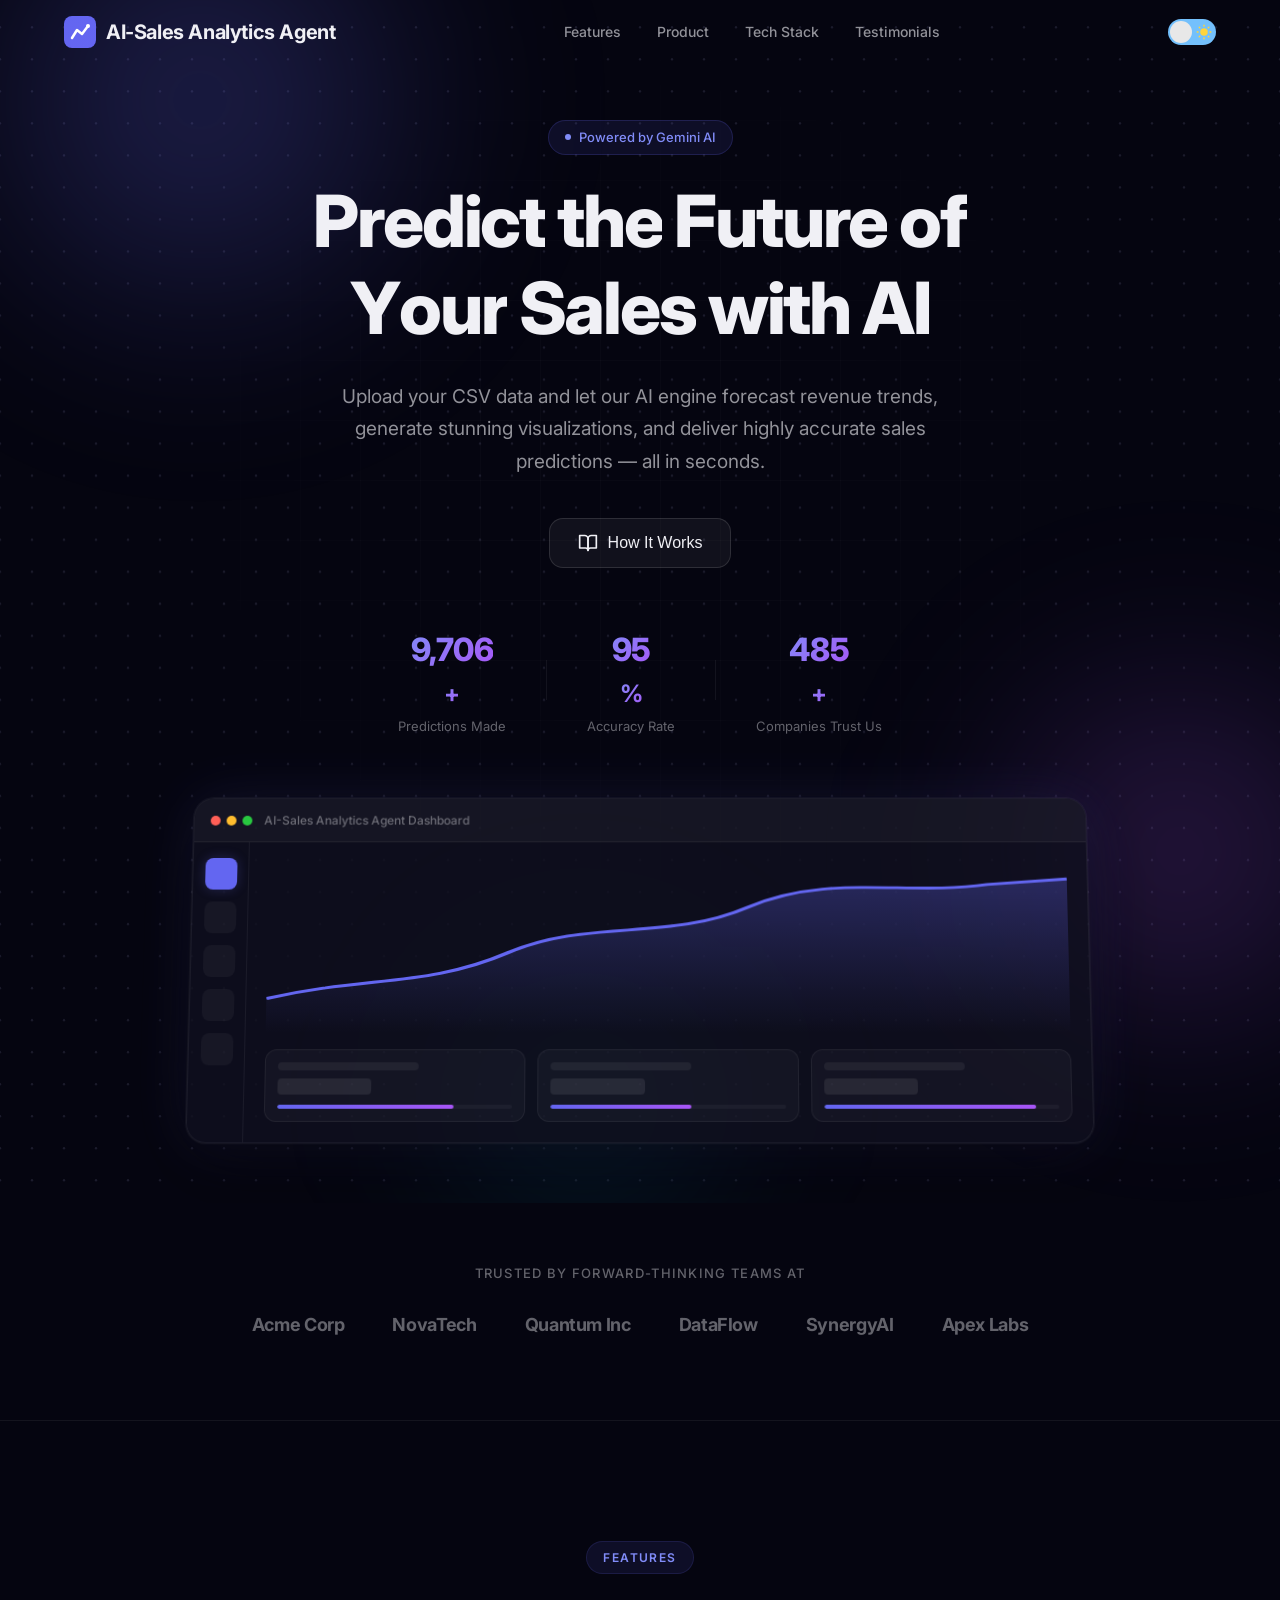
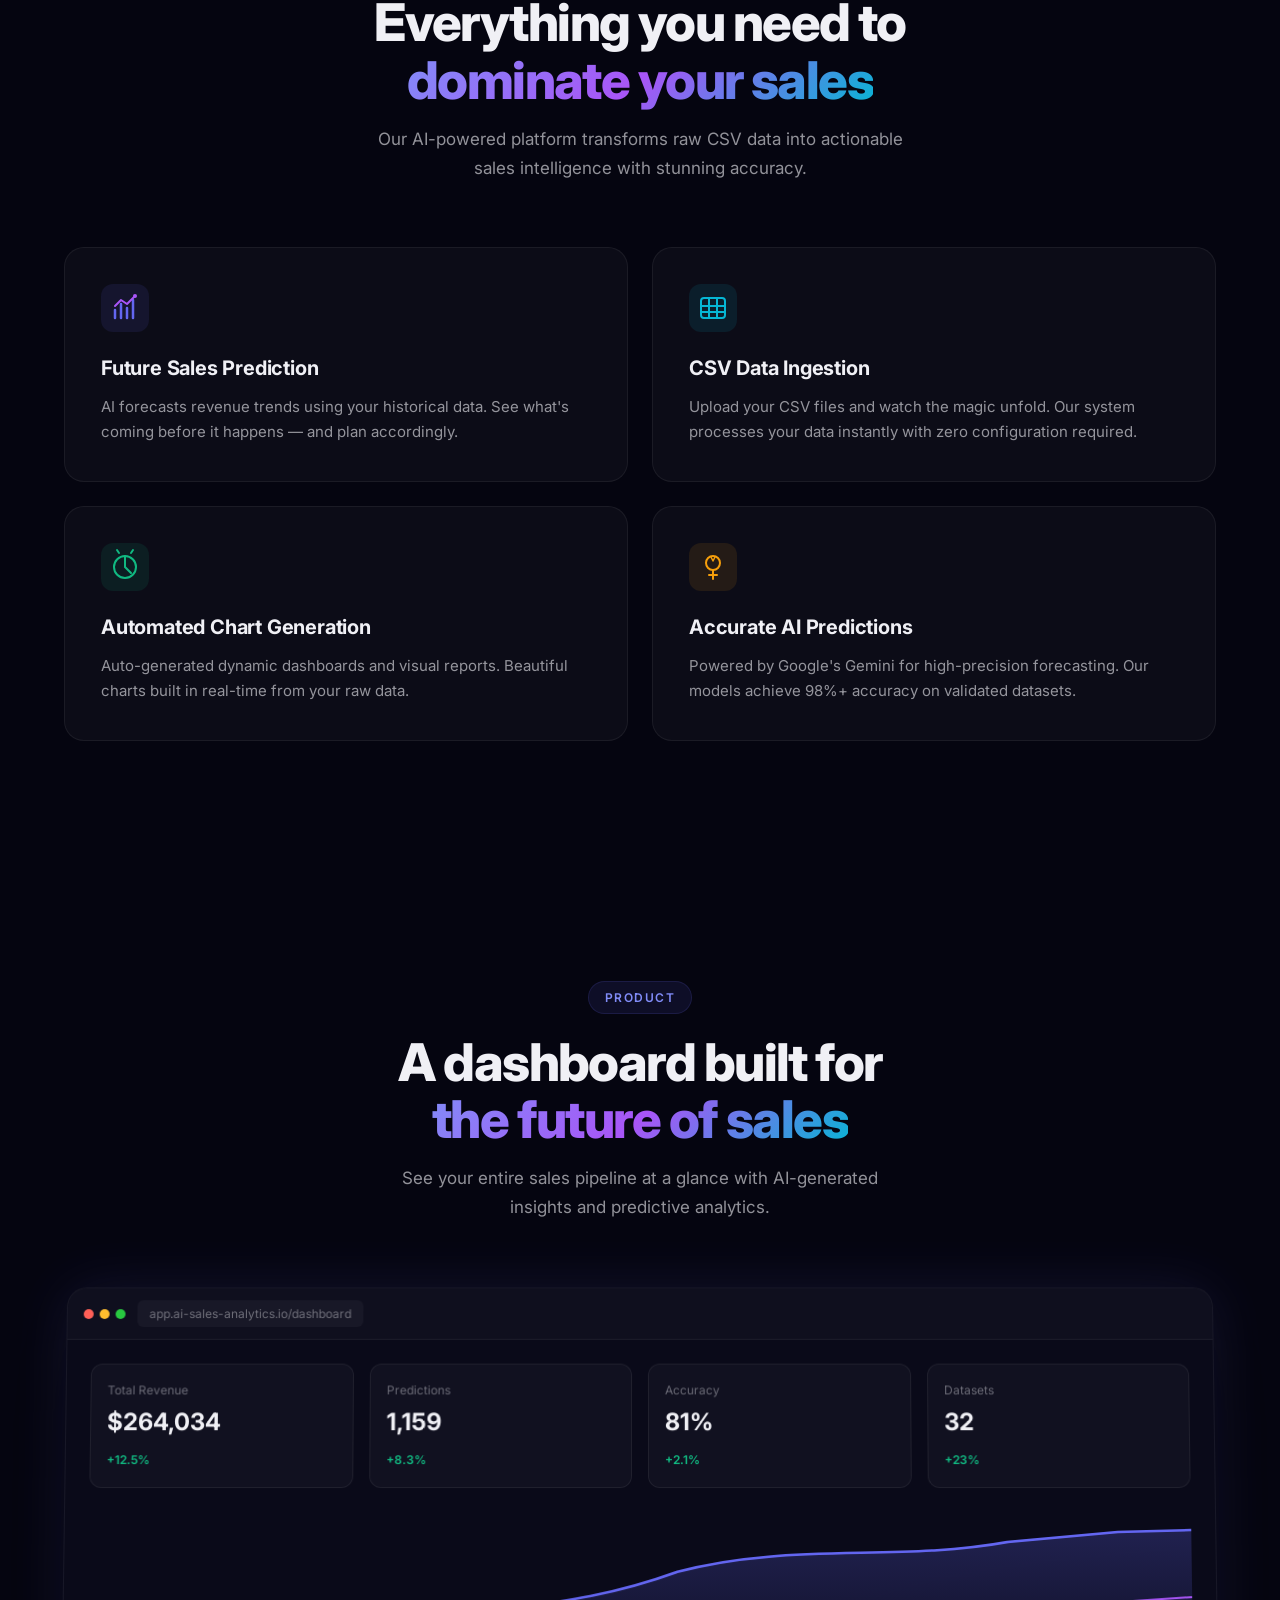
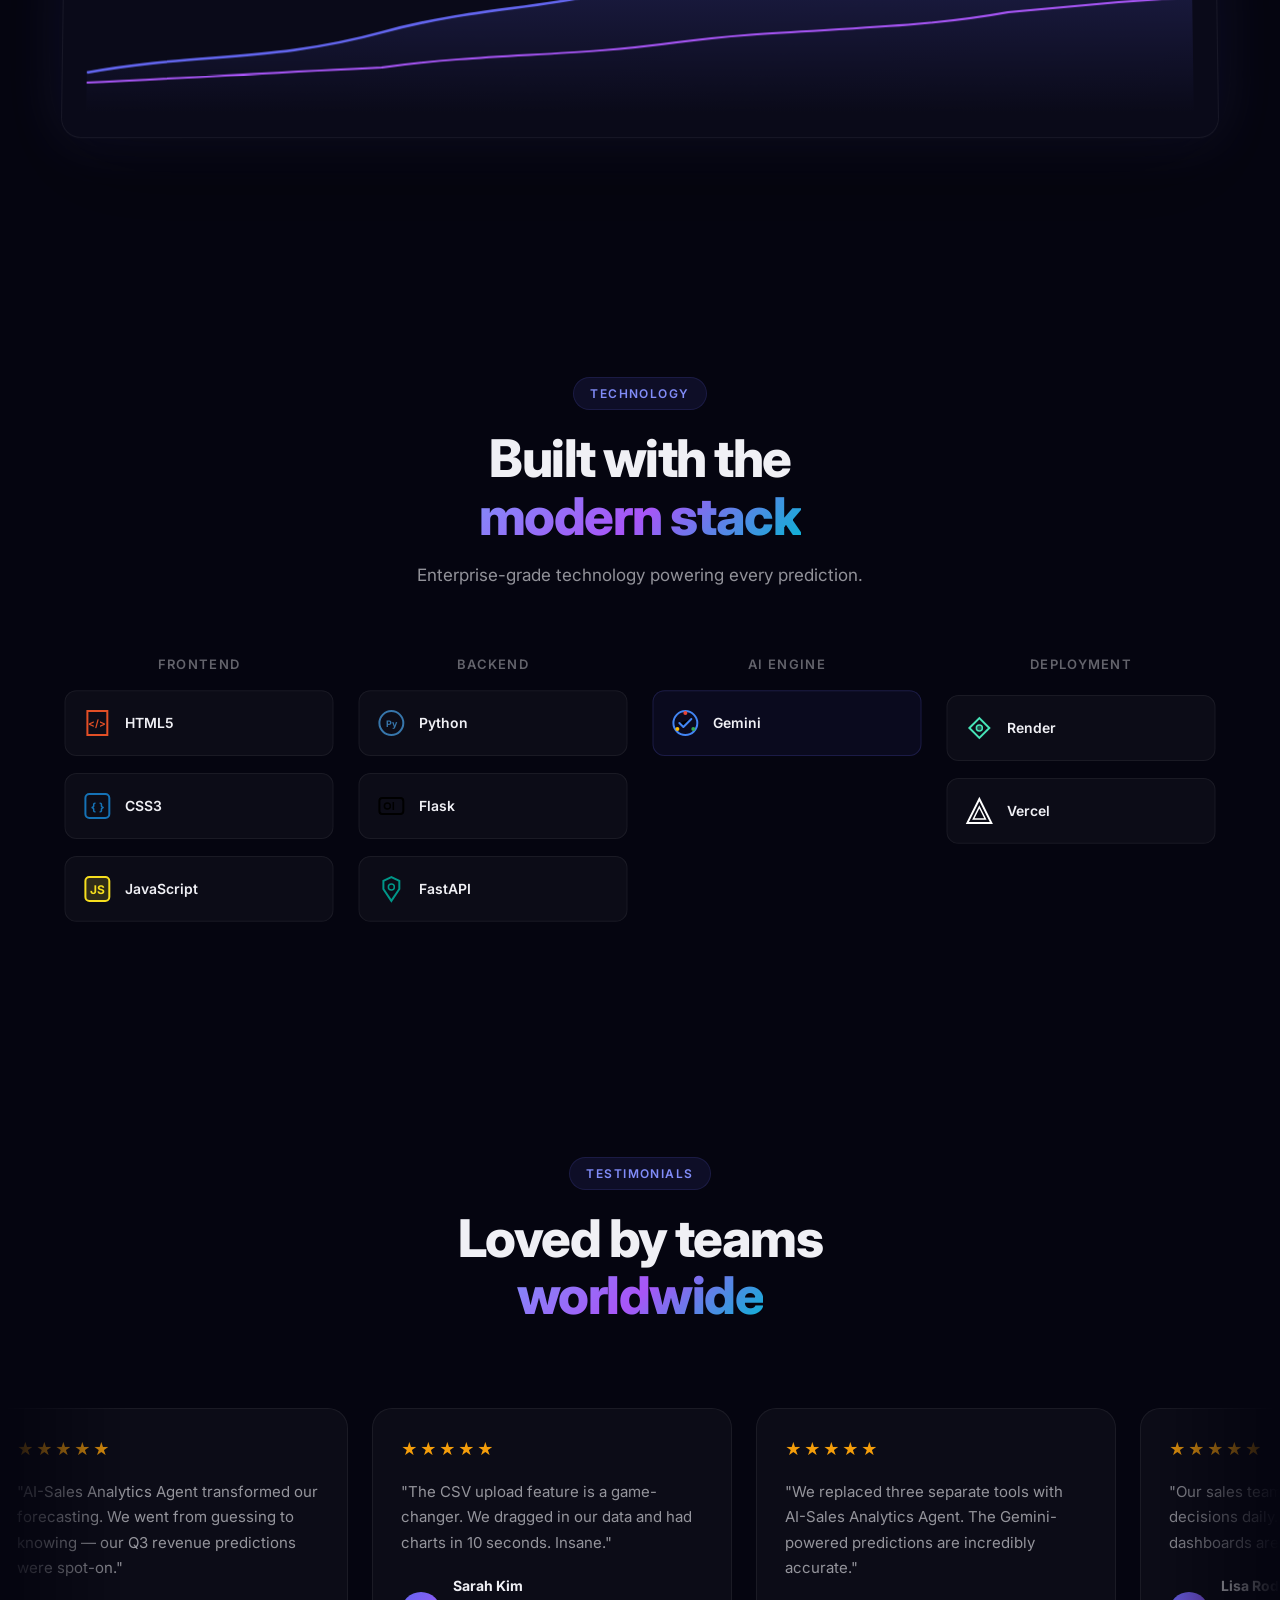
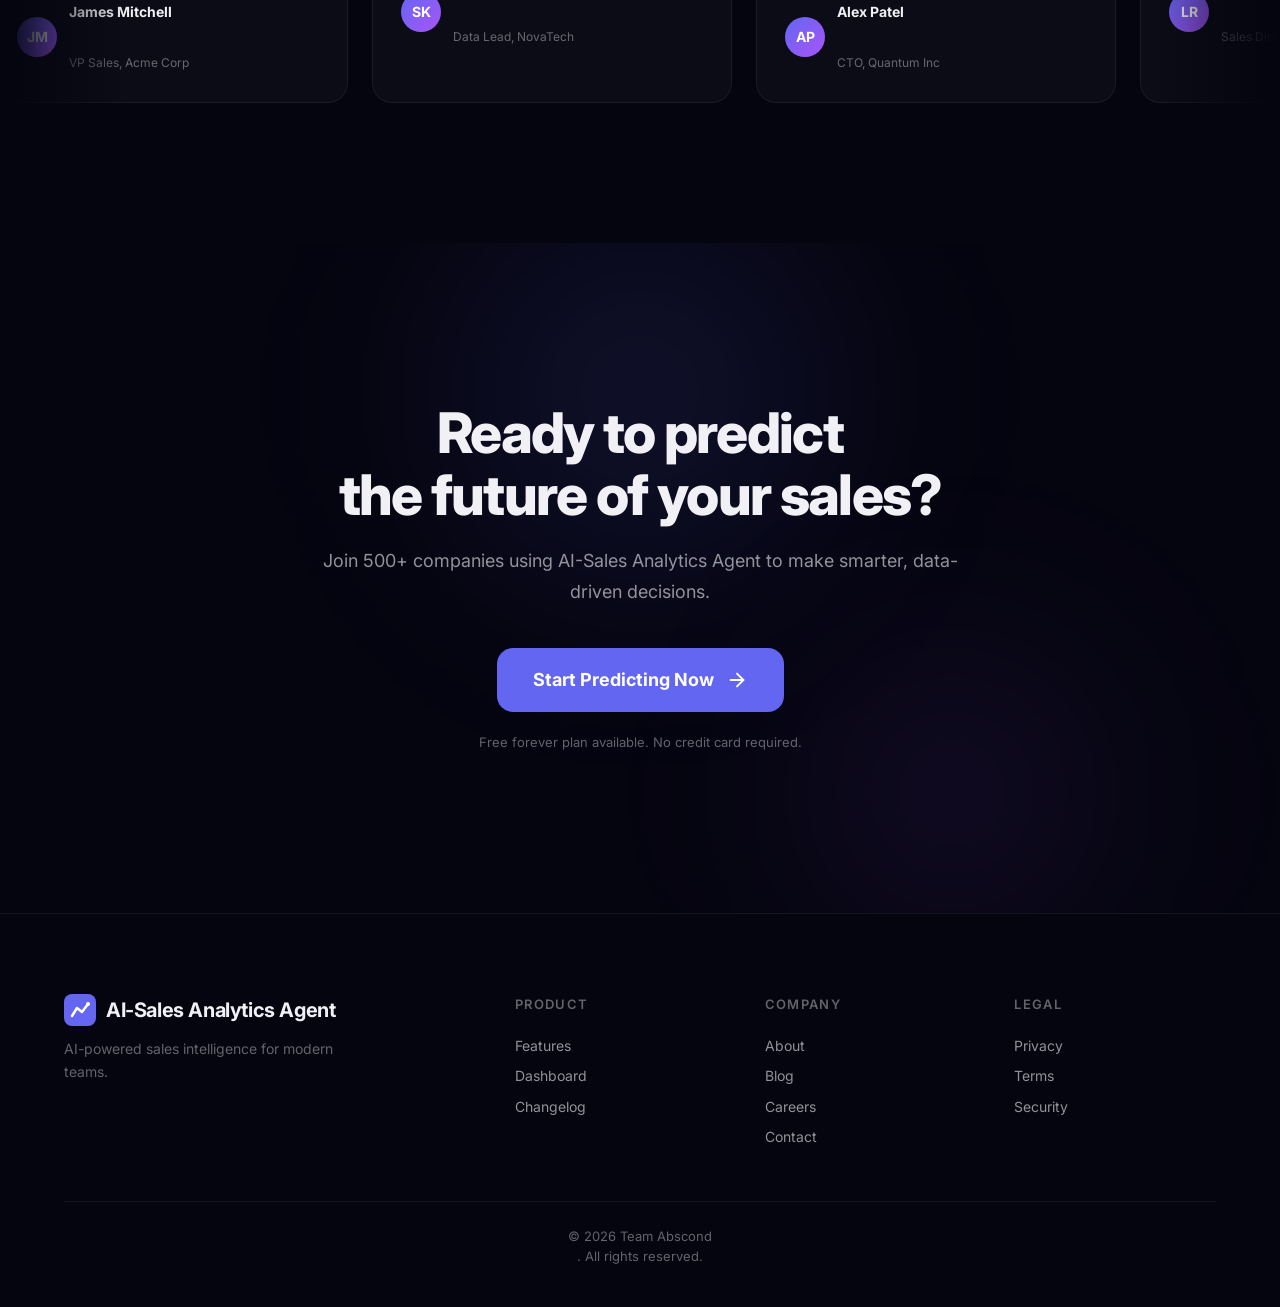
==== commit b2efa357: "Updated Hero Section" ====
--- a/frontend/index.html
+++ b/frontend/index.html
@@ -67,10 +67,6 @@
                 Upload your CSV data and let our AI engine forecast revenue trends, generate stunning visualizations, and deliver highly accurate sales predictions — all in seconds.
             </p>
             <div class="hero-ctas">
-                <a href="app.html" class="btn-primary">
-                    <span>Get Started Free</span>
-                    <svg width="20" height="20" viewBox="0 0 24 24" fill="none" stroke="currentColor" stroke-width="2" stroke-linecap="round" stroke-linejoin="round"><line x1="5" y1="12" x2="19" y2="12"/><polyline points="12 5 19 12 12 19"/></svg>
-                </a>
                 <button class="btn-secondary" id="tutorialBtn">
                     <svg width="20" height="20" viewBox="0 0 24 24" fill="none" stroke="currentColor" stroke-width="2" stroke-linecap="round" stroke-linejoin="round"><path d="M2 3h6a4 4 0 0 1 4 4v14a3 3 0 0 0-3-3H2z"/><path d="M22 3h-6a4 4 0 0 0-4 4v14a3 3 0 0 1 3-3h7z"/></svg>
                     <span>How It Works</span>
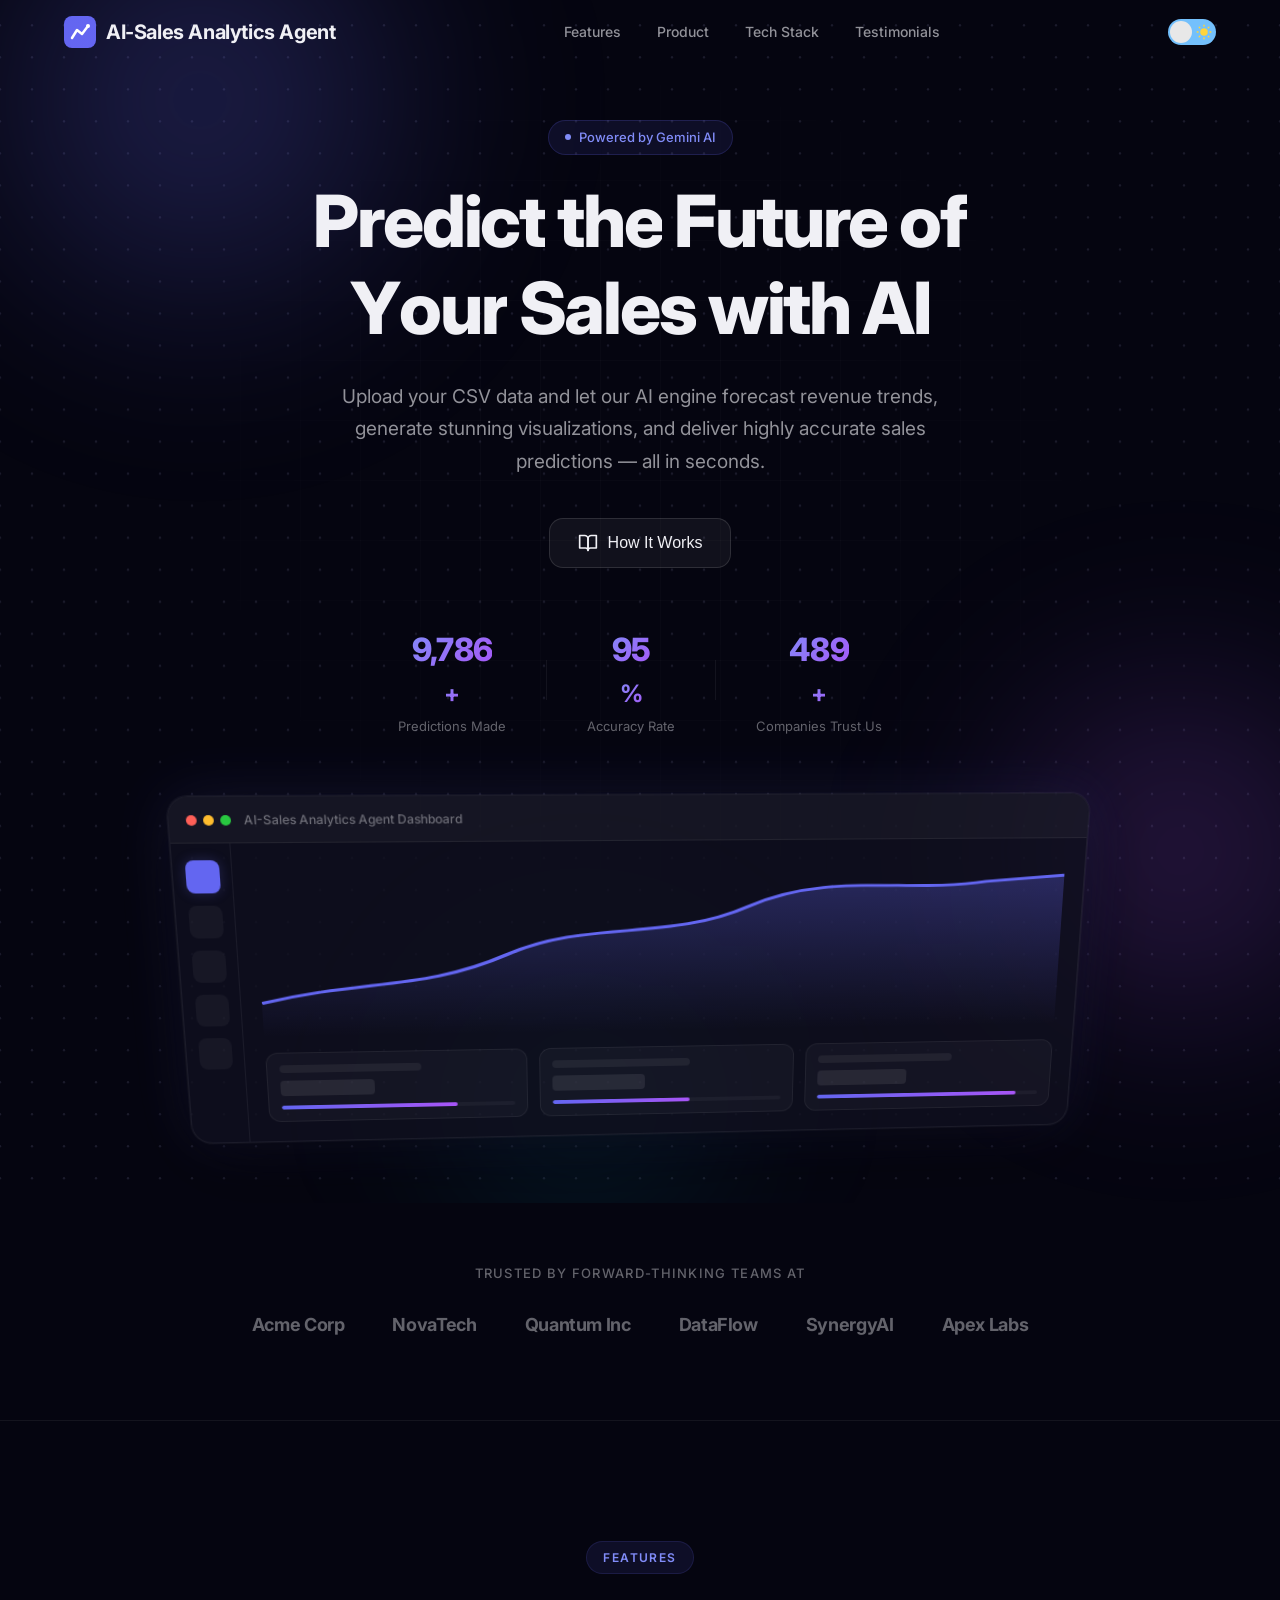
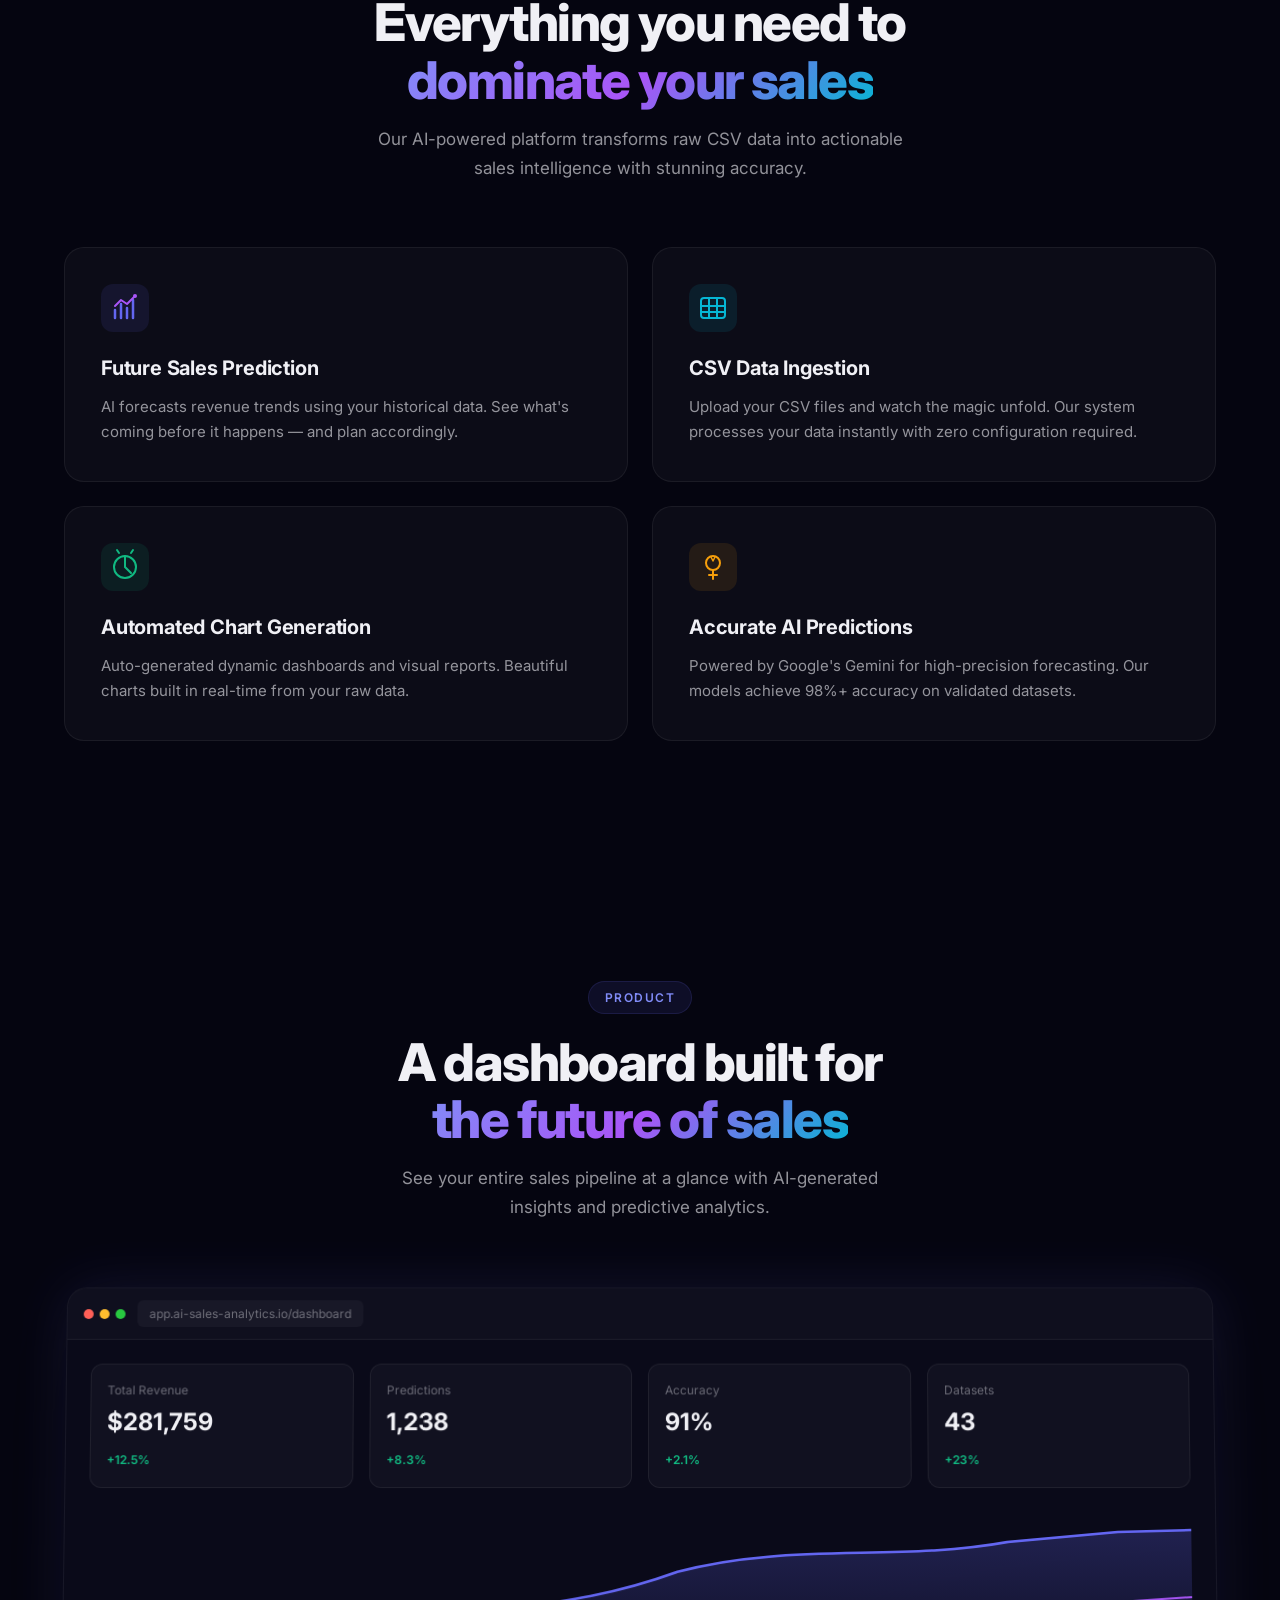
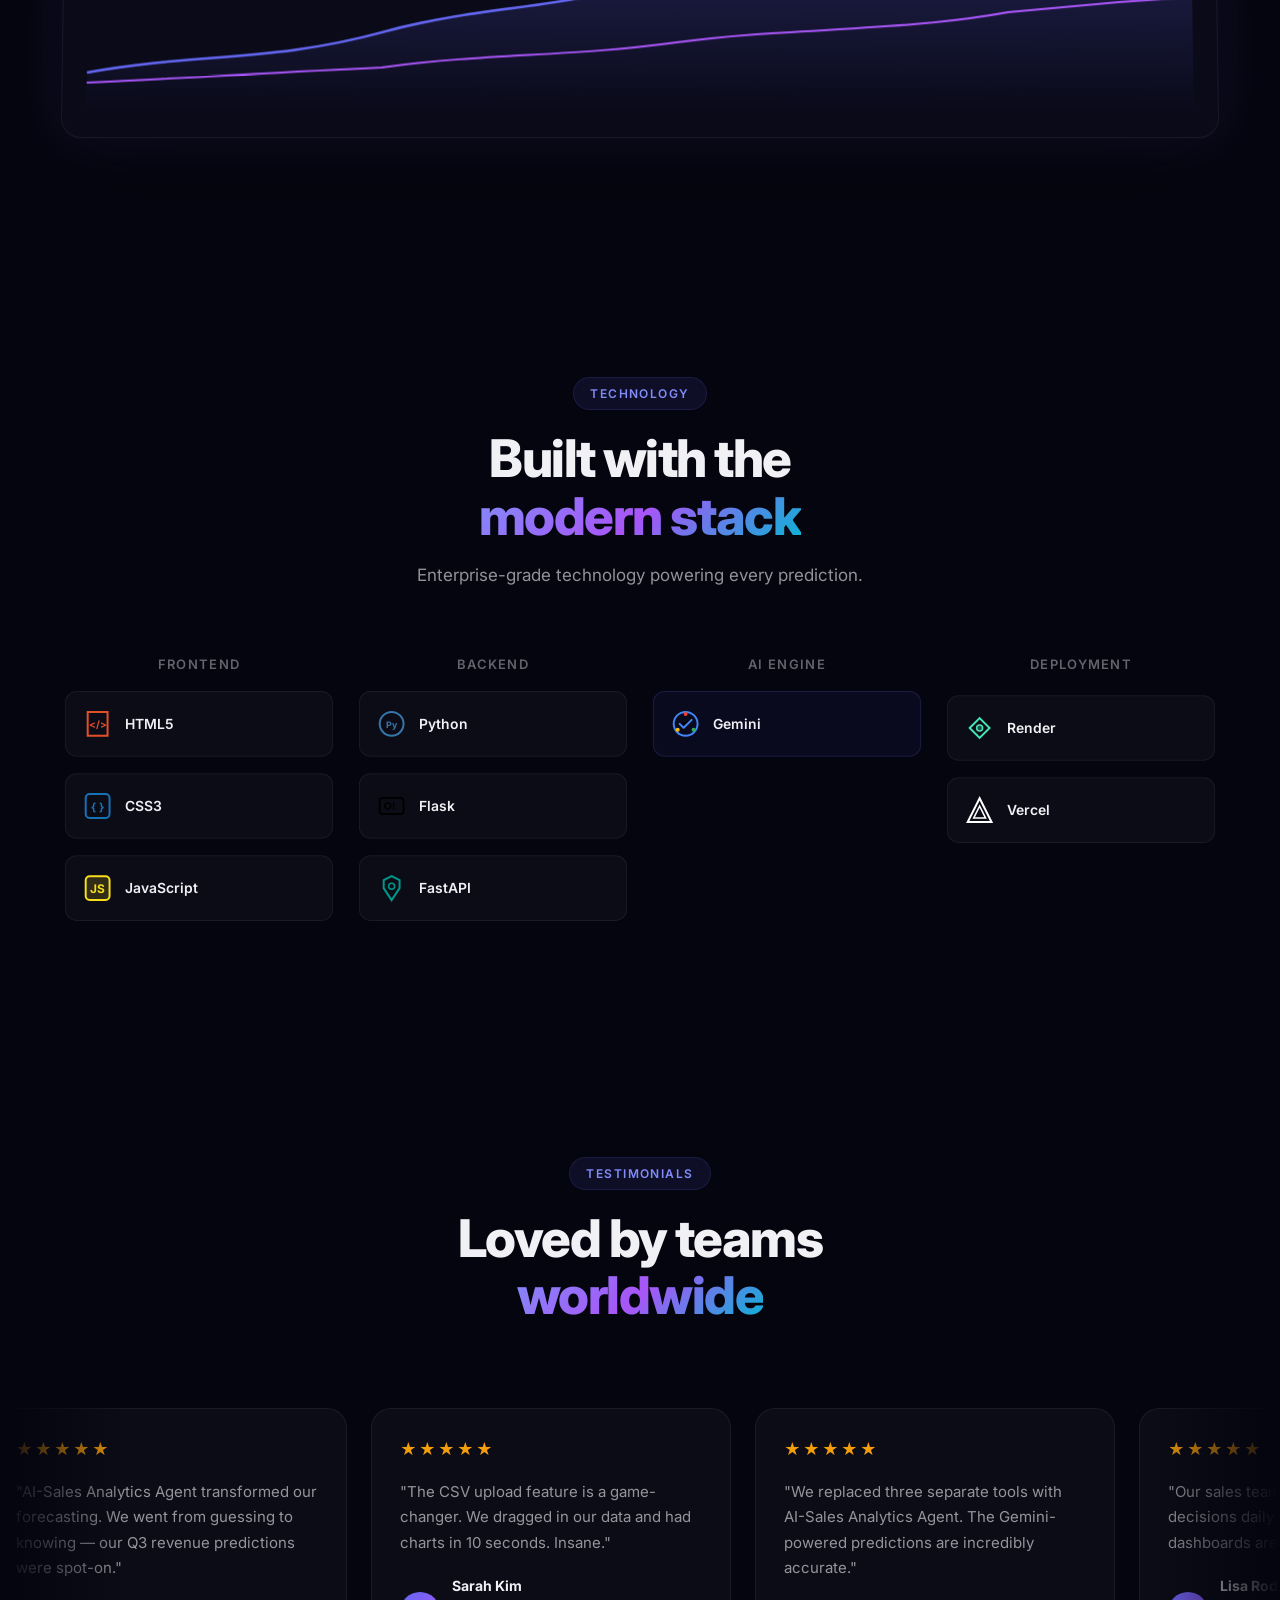
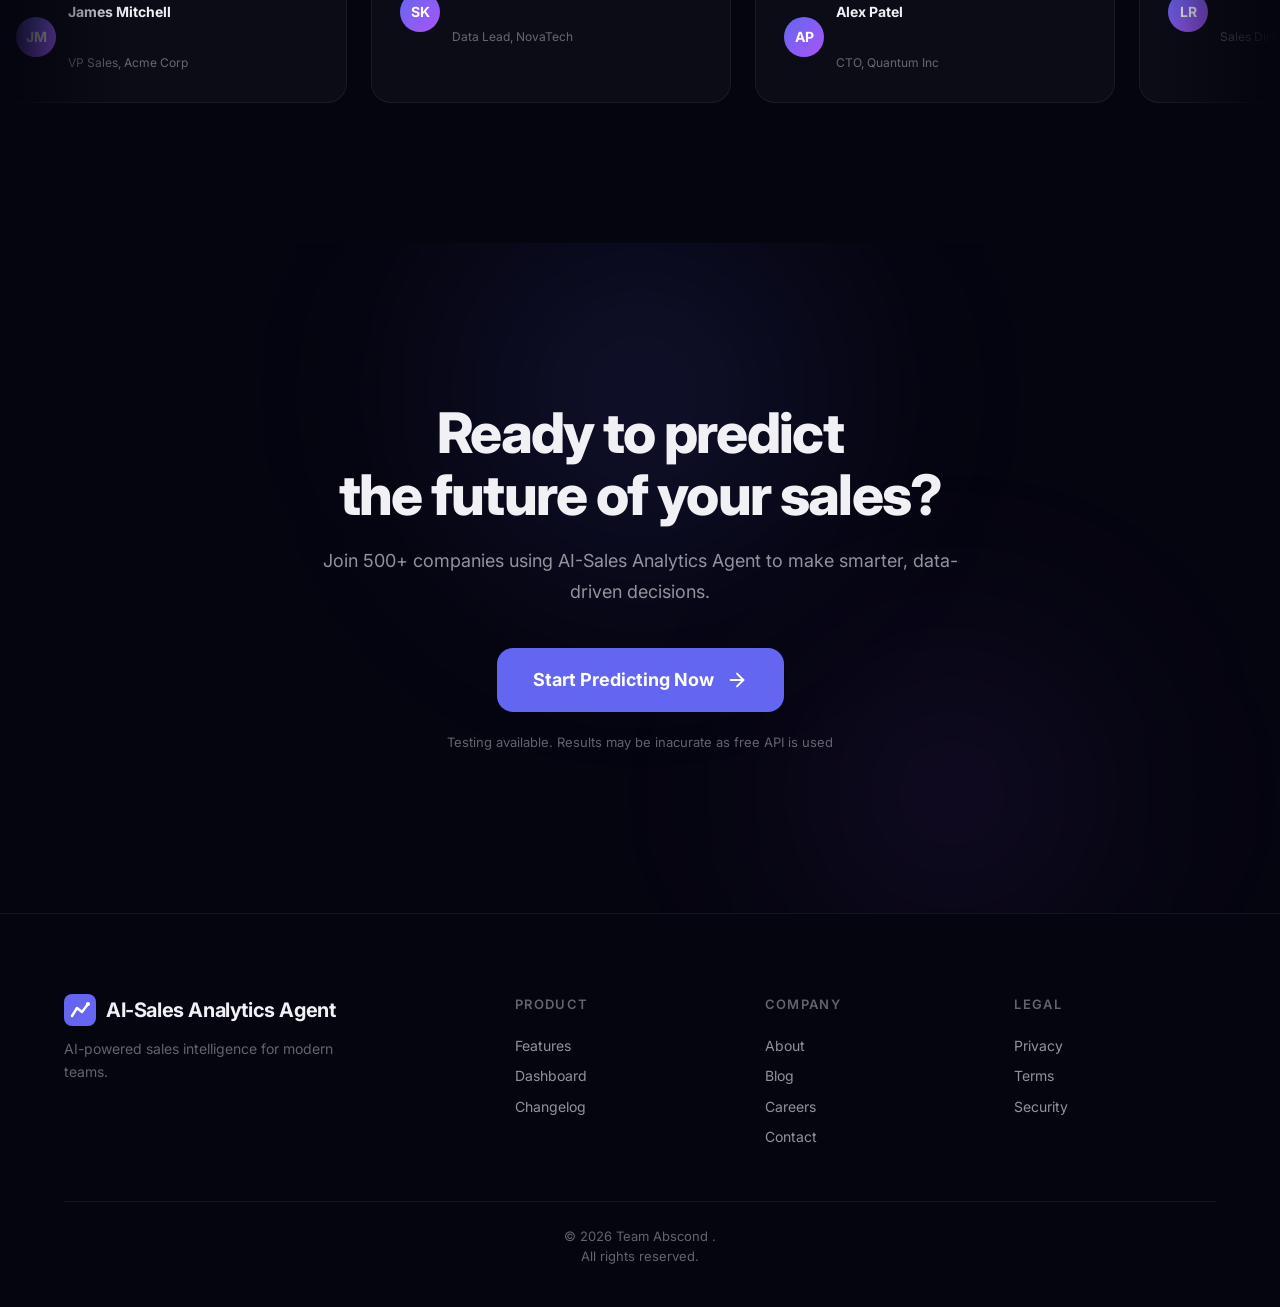
==== commit 61b92a0e: "Updated Text" ====
--- a/frontend/index.html
+++ b/frontend/index.html
@@ -440,7 +440,7 @@
                     <span>Start Predicting Now</span>
                     <svg width="22" height="22" viewBox="0 0 24 24" fill="none" stroke="currentColor" stroke-width="2" stroke-linecap="round" stroke-linejoin="round"><line x1="5" y1="12" x2="19" y2="12"/><polyline points="12 5 19 12 12 19"/></svg>
                 </a>
-                <p class="cta-note">Free forever plan available. No credit card required.</p>
+                <p class="cta-note">Testing available. Results may be inacurate as free API is used</p>
             </div>
         </div>
     </section>
@@ -482,7 +482,7 @@
                 </div>
             </div>
             <div class="footer-bottom">
-                <p>&copy; 2026 Team Abscond <br>. All rights reserved.</p>
+                <p>&copy; 2026 Team Abscond .<br>All rights reserved.</p>
             </div>
         </div>
     </footer>
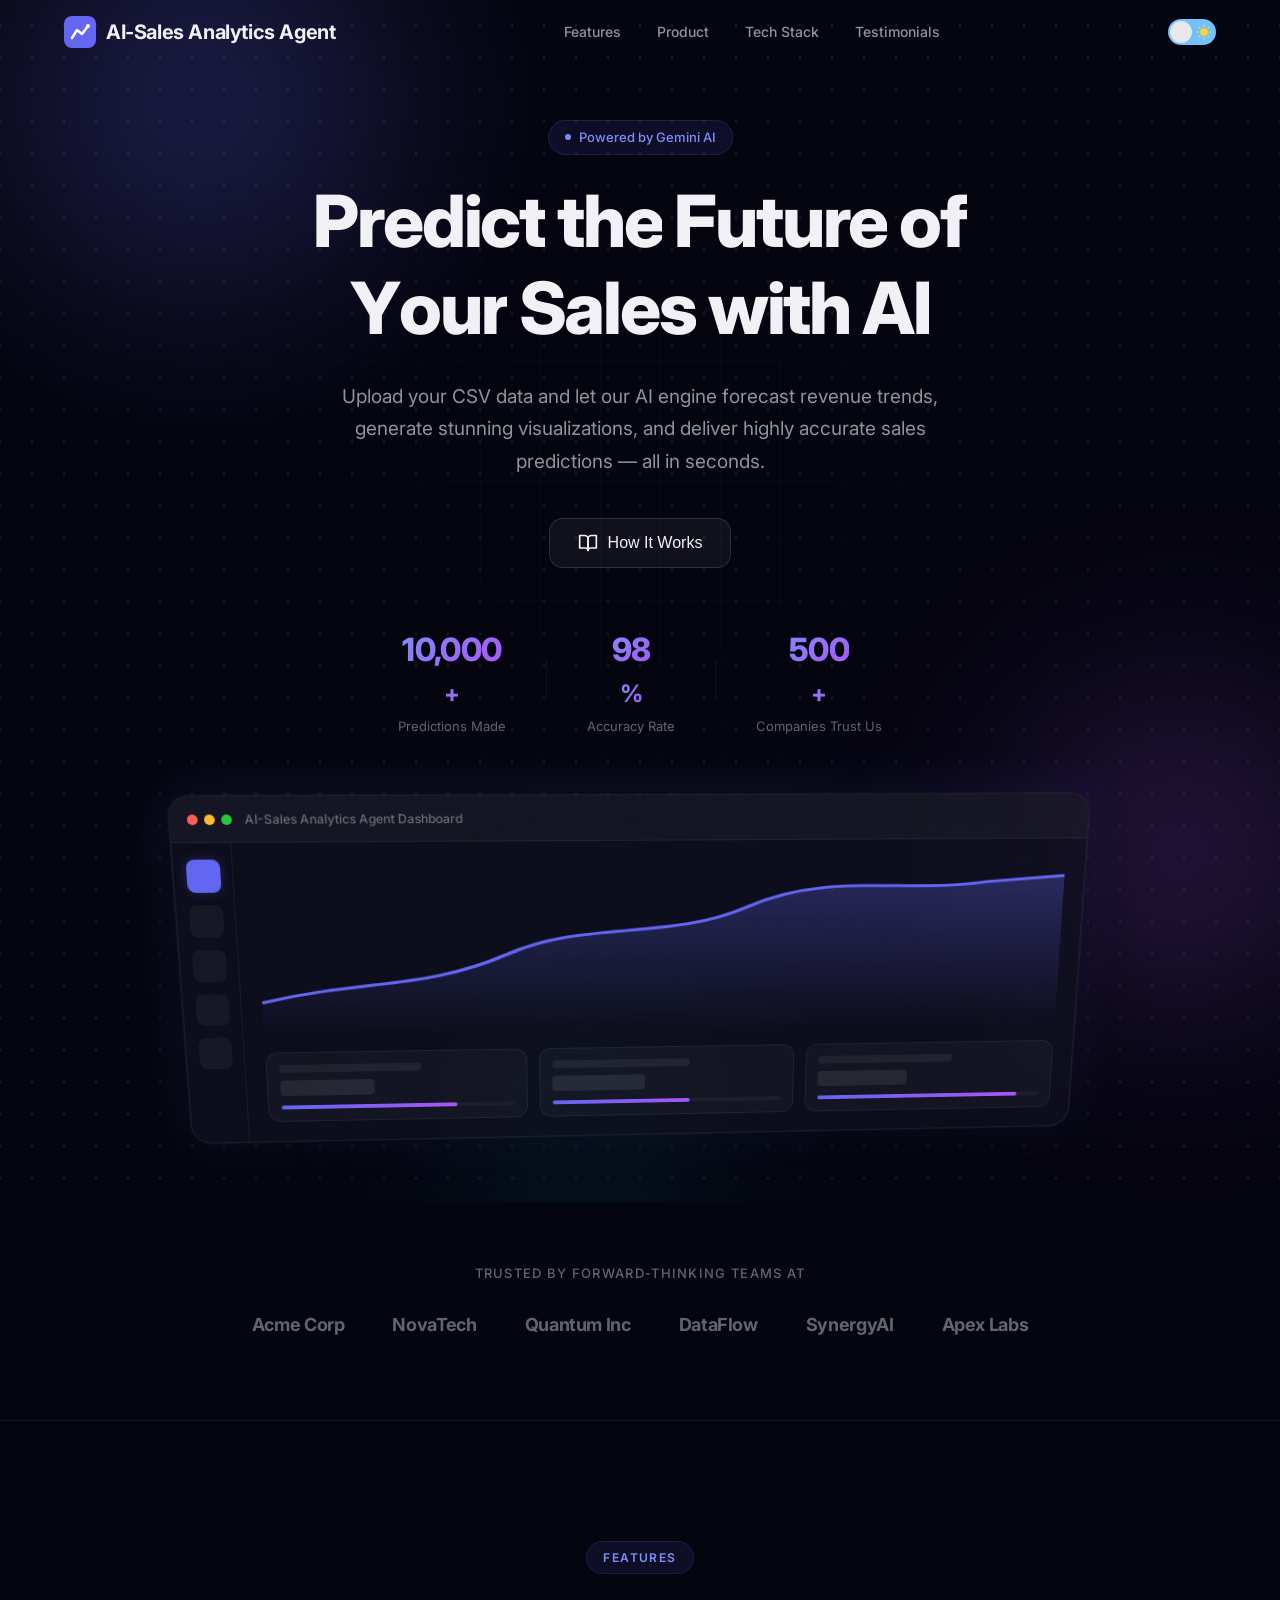
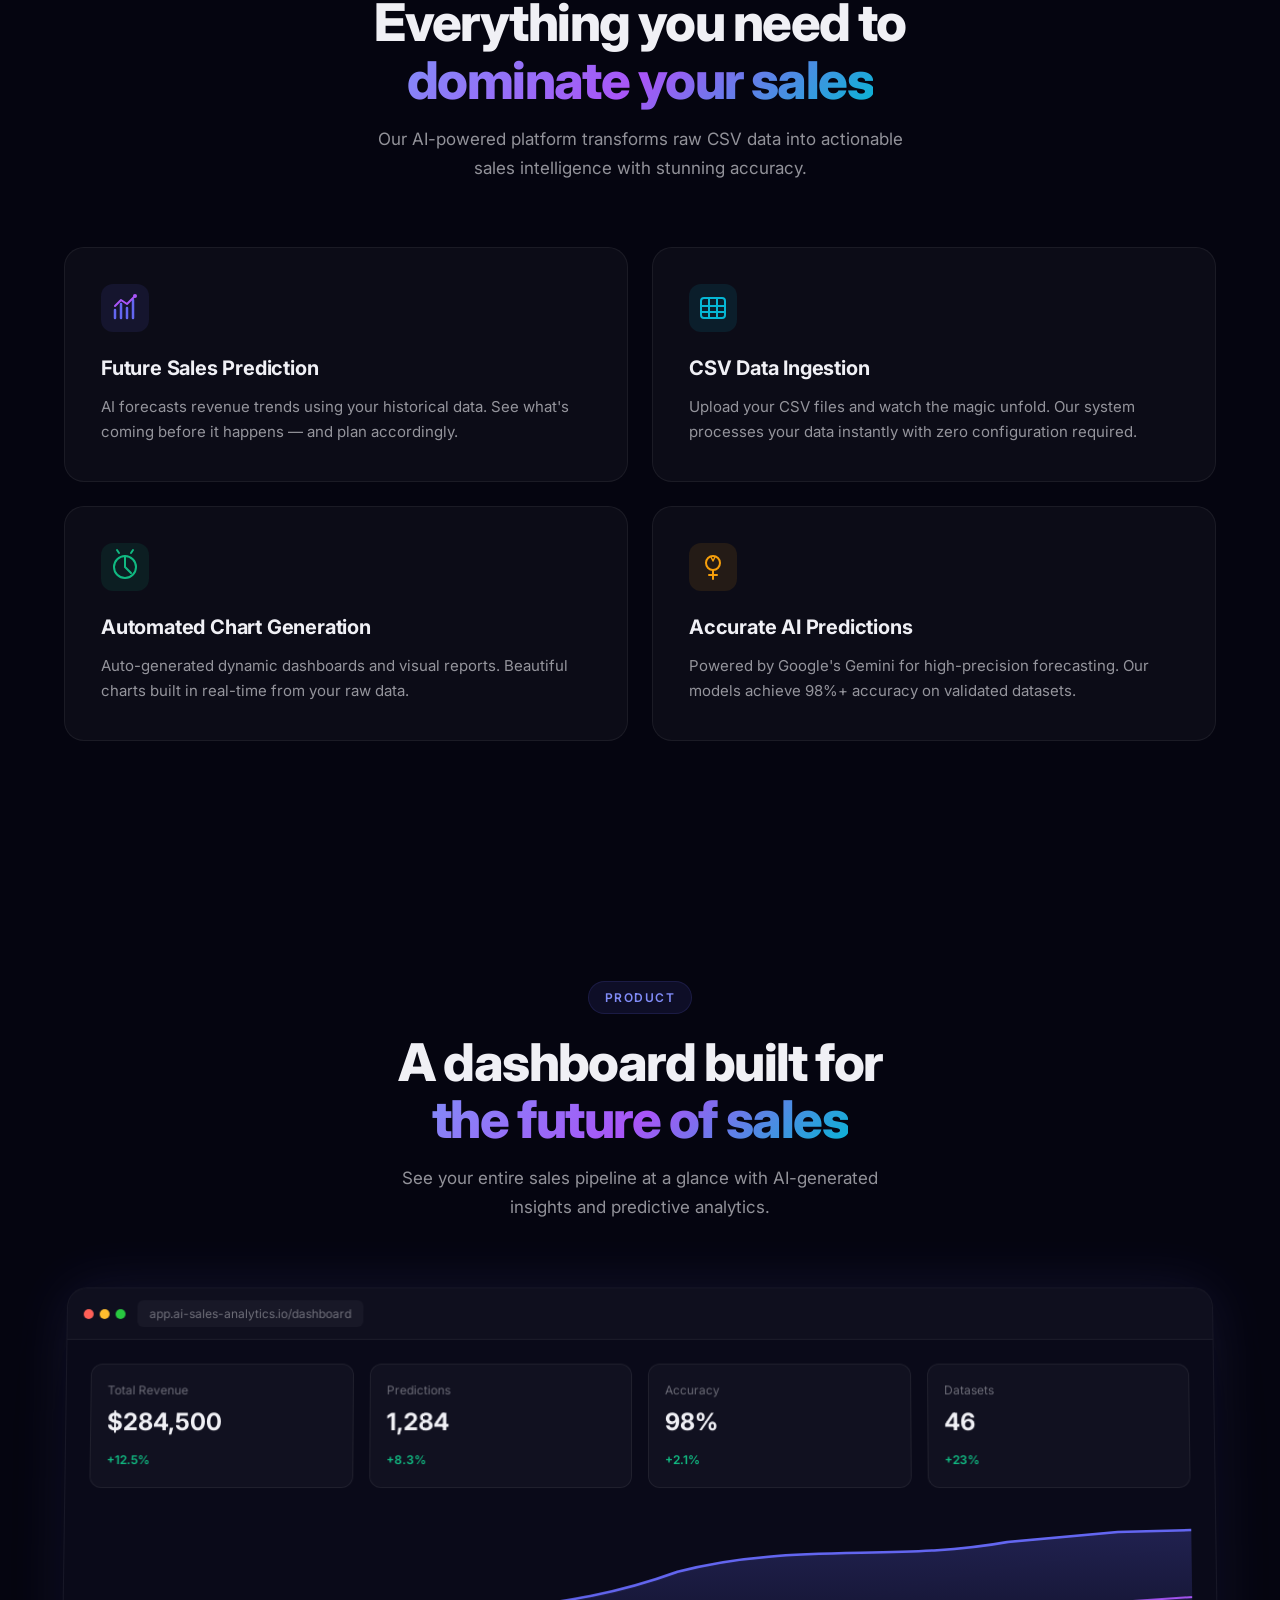
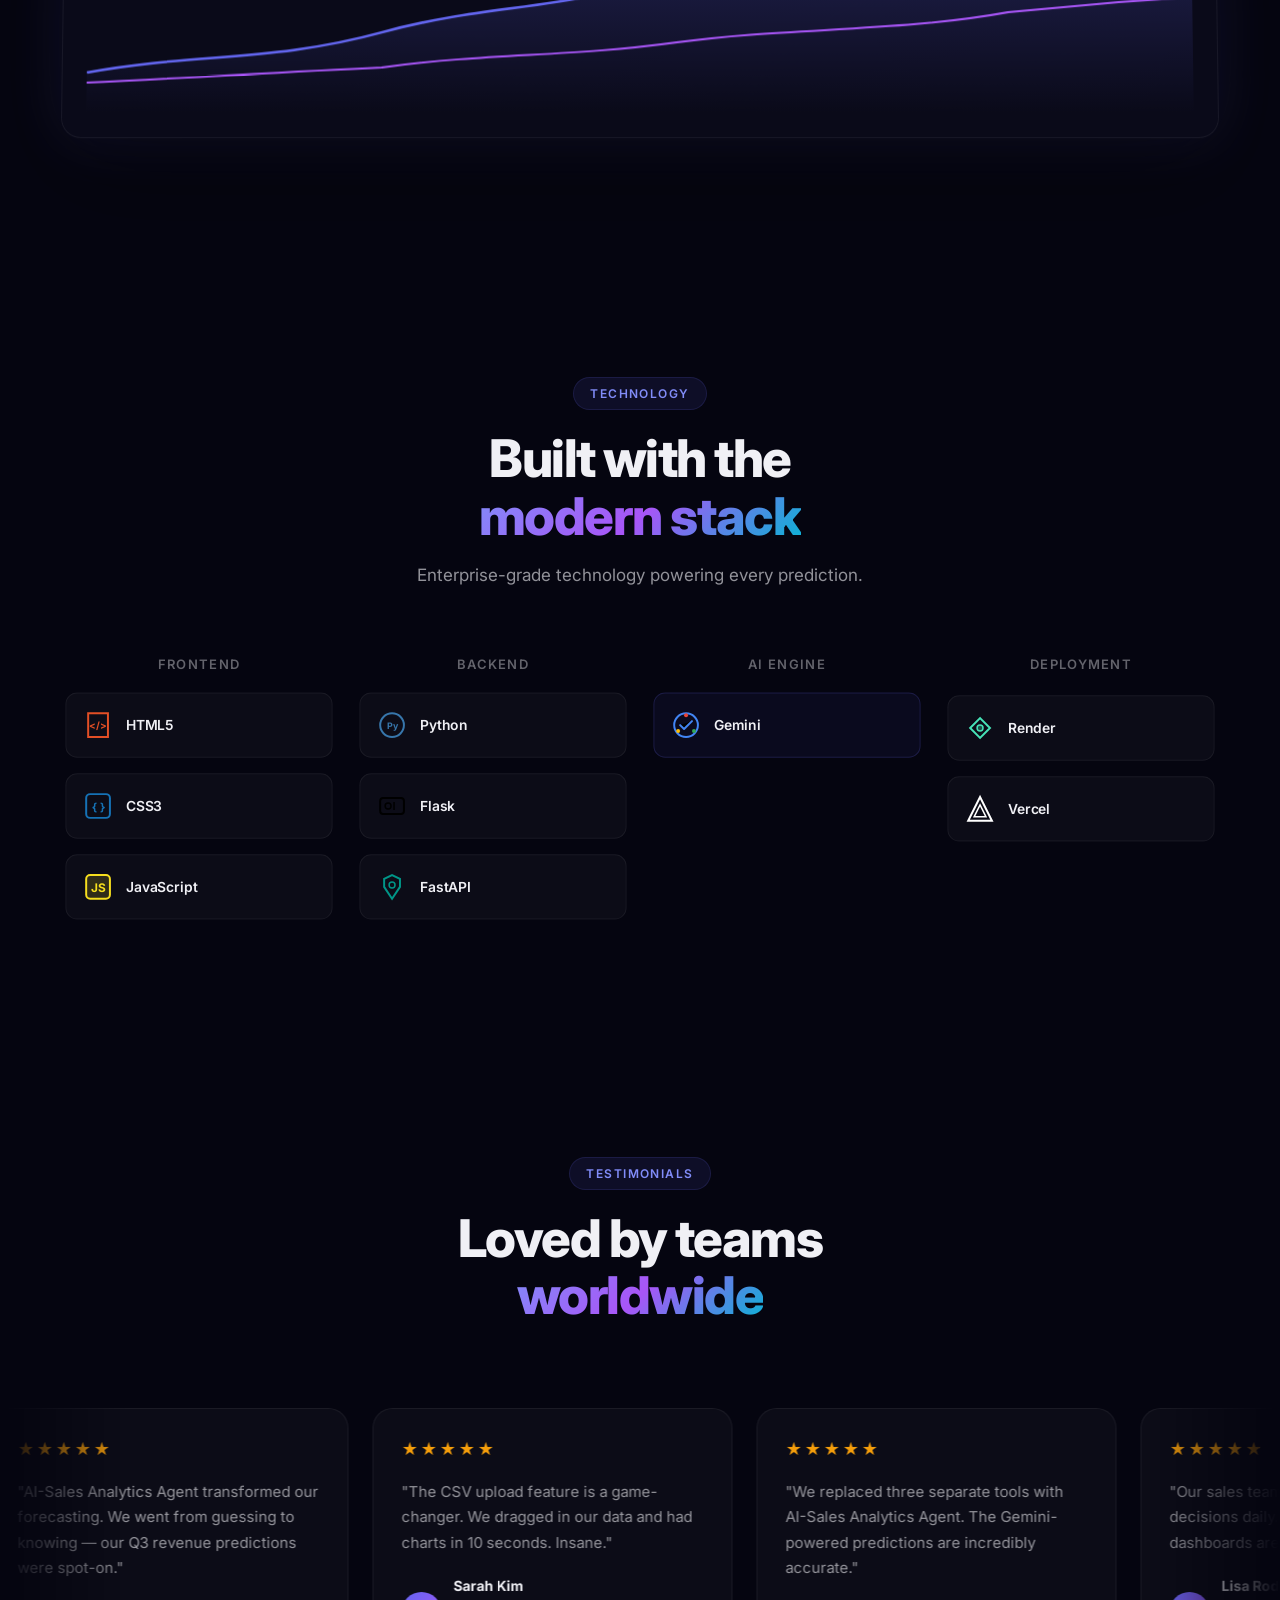
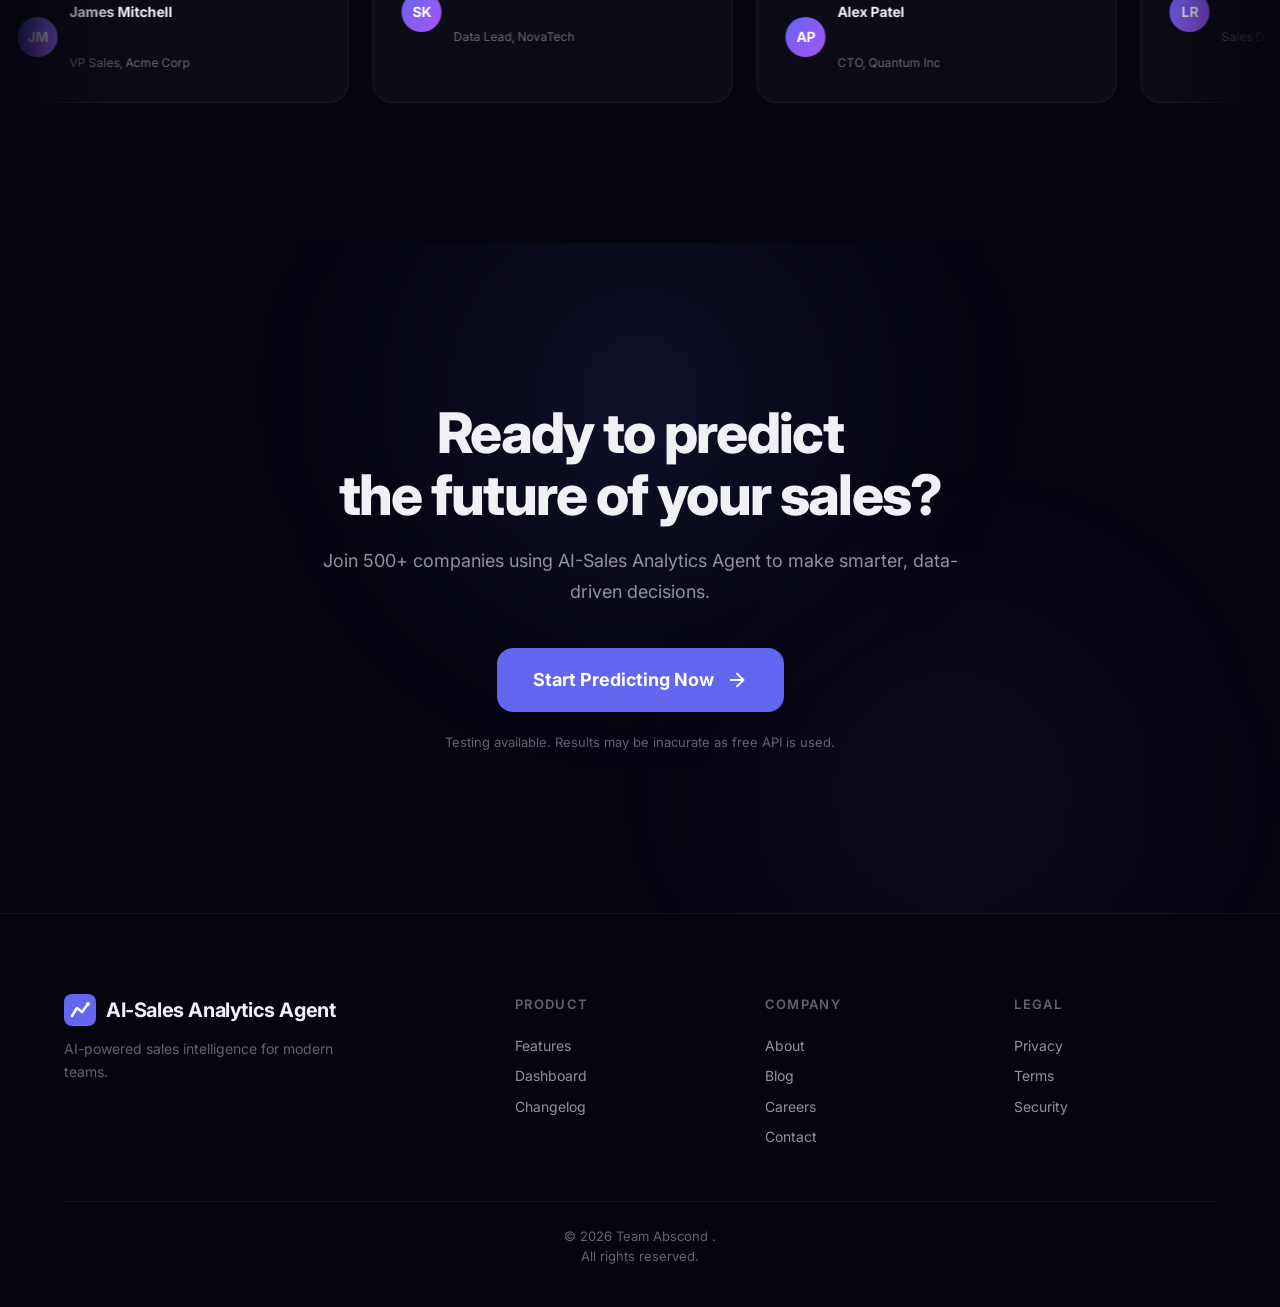
==== commit 3cb45716: "Enhance revenue breakdown computation and fix typo in CTA note" ====
--- a/frontend/index.html
+++ b/frontend/index.html
@@ -440,7 +440,7 @@
                     <span>Start Predicting Now</span>
                     <svg width="22" height="22" viewBox="0 0 24 24" fill="none" stroke="currentColor" stroke-width="2" stroke-linecap="round" stroke-linejoin="round"><line x1="5" y1="12" x2="19" y2="12"/><polyline points="12 5 19 12 12 19"/></svg>
                 </a>
-                <p class="cta-note">Testing available. Results may be inacurate as free API is used</p>
+                <p class="cta-note">Testing available. Results may be inacurate as free API is used.</p>
             </div>
         </div>
     </section>
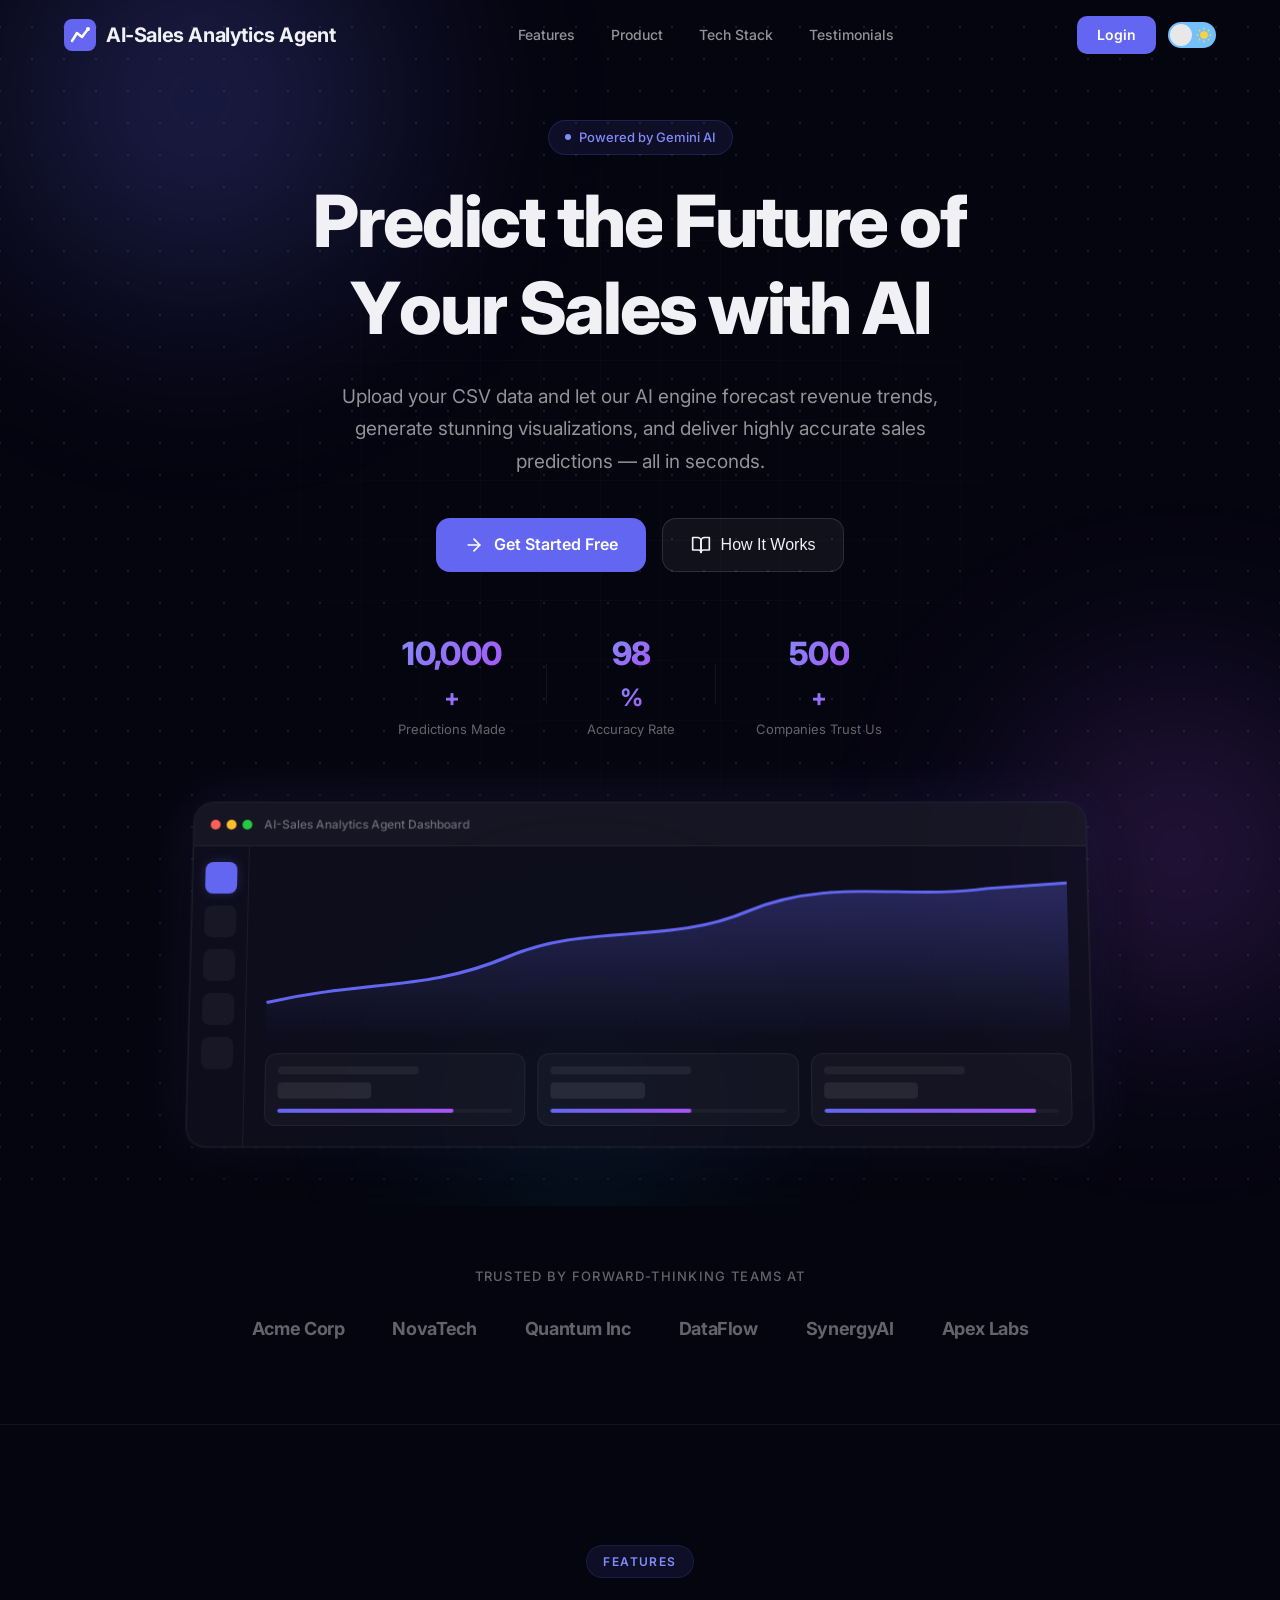
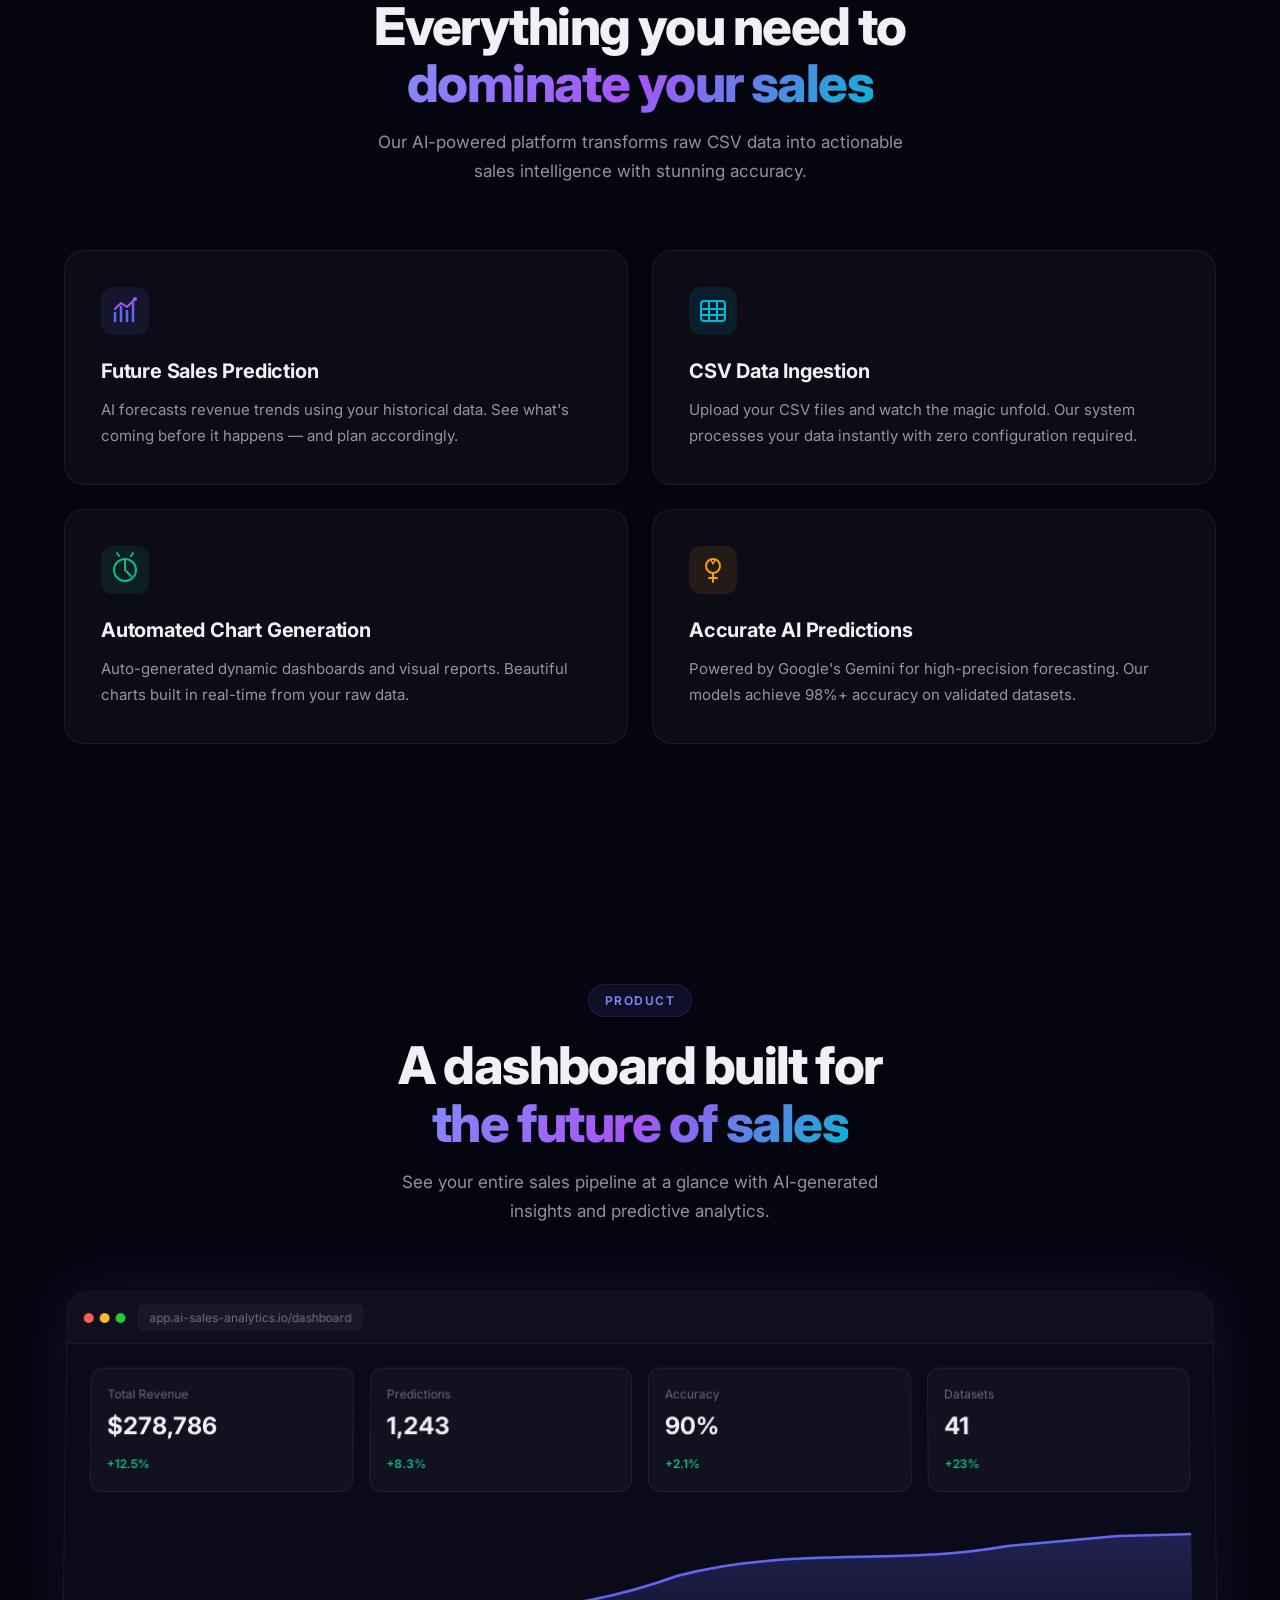
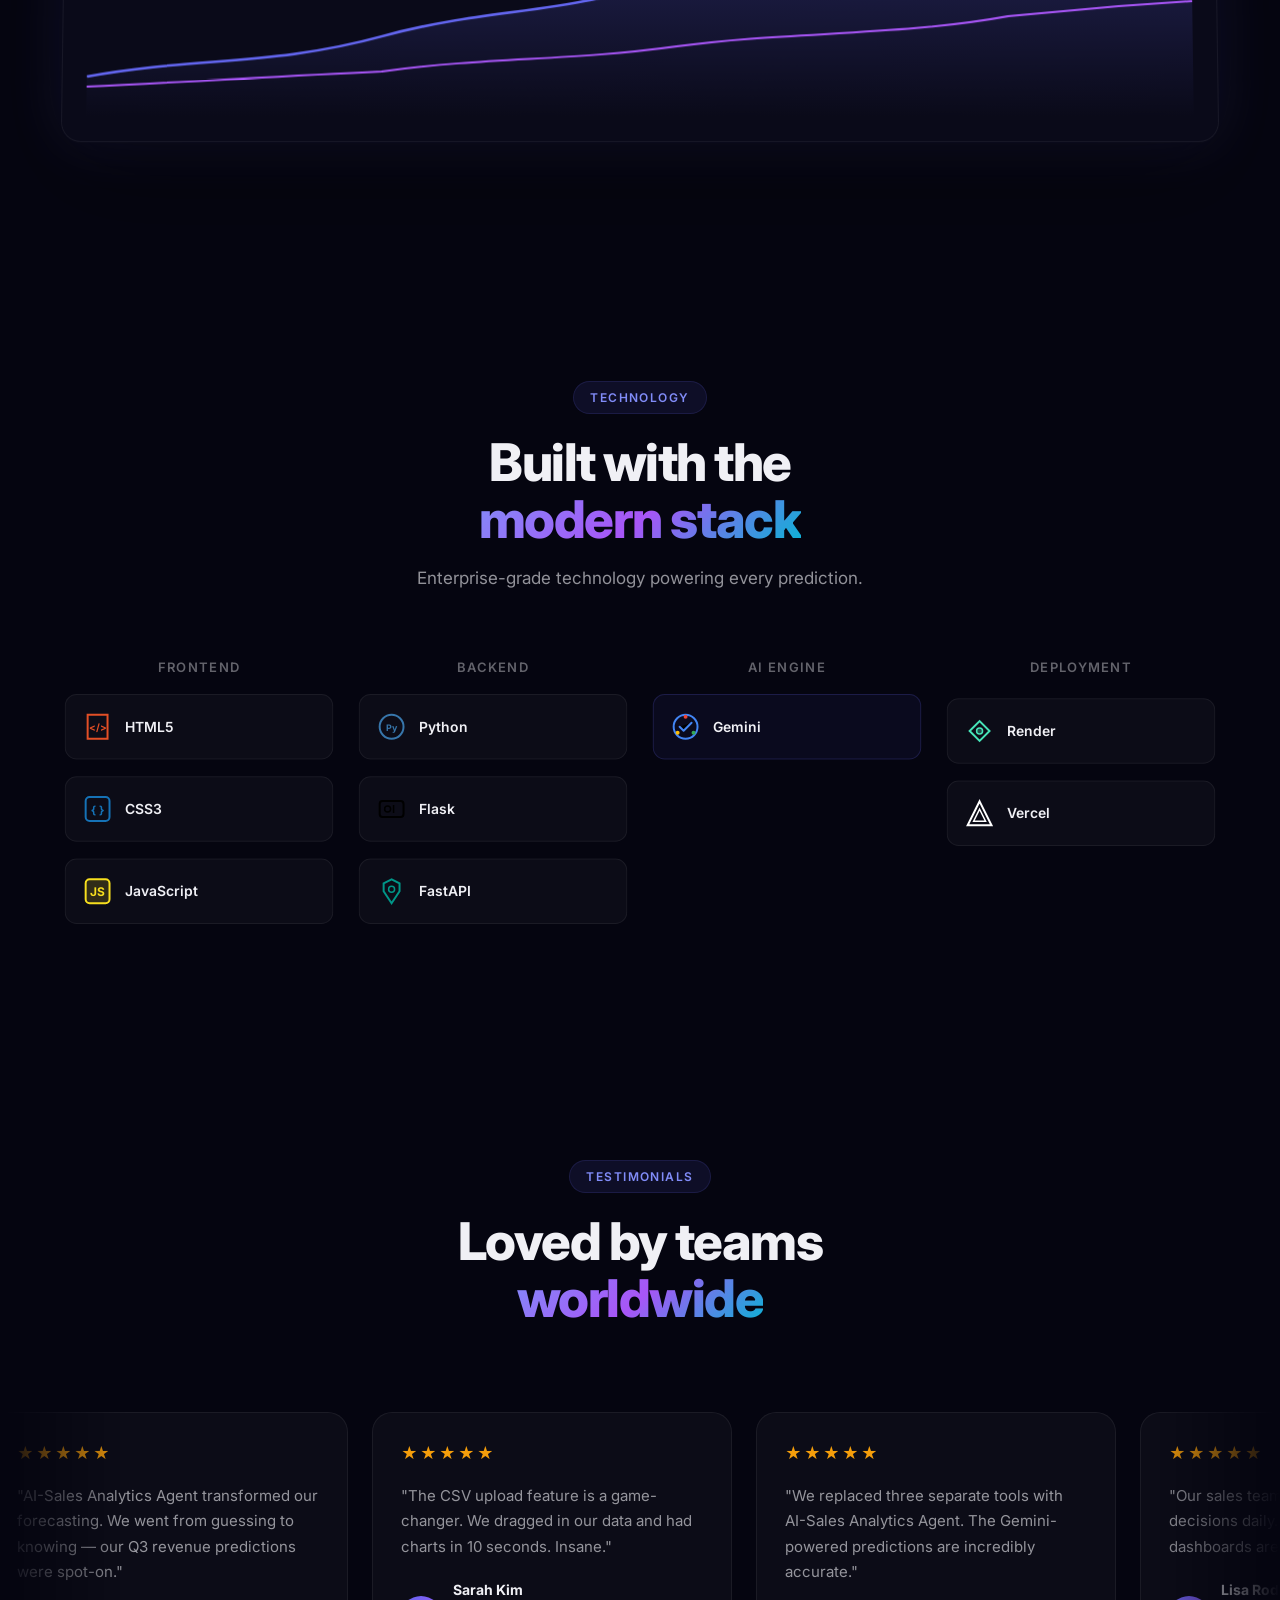
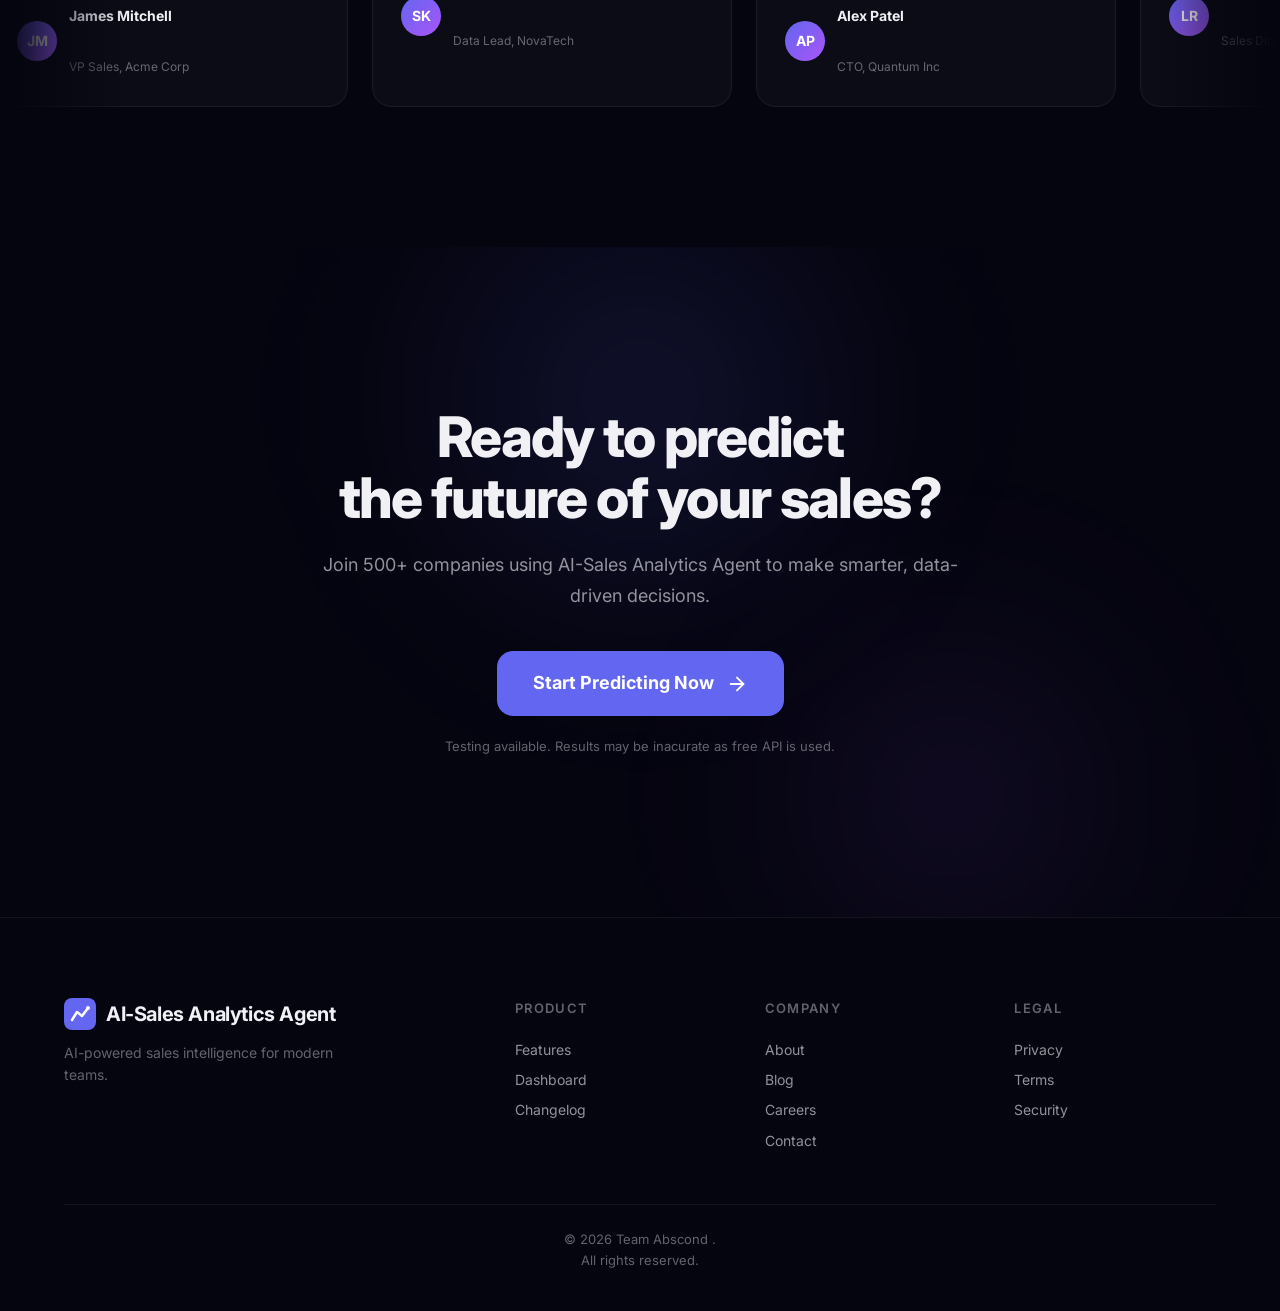
==== commit 9ec06a24: "Added Database and Updated UI" ====
--- a/frontend/index.html
+++ b/frontend/index.html
@@ -33,6 +33,7 @@
                 <a href="#testimonials">Testimonials</a>
             </div>
             <div class="nav-actions">
+                <a href="login.html" class="nav-login-btn">Login</a>
                 <label class="theme-switch" title="Toggle theme">
                     <span class="sun-icon"><svg xmlns="http://www.w3.org/2000/svg" viewBox="0 0 24 24"><g fill="#ffd43b"><circle r="5" cy="12" cx="12"></circle><path d="m21 13h-1a1 1 0 0 1 0-2h1a1 1 0 0 1 0 2zm-17 0h-1a1 1 0 0 1 0-2h1a1 1 0 0 1 0 2zm13.66-5.66a1 1 0 0 1 -.66-.29 1 1 0 0 1 0-1.41l.71-.71a1 1 0 1 1 1.41 1.41l-.71.71a1 1 0 0 1 -.75.29zm-12.02 12.02a1 1 0 0 1 -.71-.29 1 1 0 0 1 0-1.41l.71-.66a1 1 0 0 1 1.41 1.41l-.71.71a1 1 0 0 1 -.7.24zm6.36-14.36a1 1 0 0 1 -1-1v-1a1 1 0 0 1 2 0v1a1 1 0 0 1 -1 1zm0 17a1 1 0 0 1 -1-1v-1a1 1 0 0 1 2 0v1a1 1 0 0 1 -1 1zm-5.66-14.66a1 1 0 0 1 -.7-.29l-.71-.71a1 1 0 0 1 1.41-1.41l.71.71a1 1 0 0 1 0 1.41 1 1 0 0 1 -.71.29zm12.02 12.02a1 1 0 0 1 -.7-.29l-.66-.71a1 1 0 0 1 1.36-1.36l.71.71a1 1 0 0 1 0 1.41 1 1 0 0 1 -.71.24z"></path></g></svg></span>
                     <span class="moon-icon"><svg xmlns="http://www.w3.org/2000/svg" viewBox="0 0 384 512"><path d="m223.5 32c-123.5 0-223.5 100.3-223.5 224s100 224 223.5 224c60.6 0 115.5-24.2 155.8-63.4 5-4.9 6.3-12.5 3.1-18.7s-10.1-9.7-17-8.5c-9.8 1.7-19.8 2.6-30.1 2.6-96.9 0-175.5-78.8-175.5-176 0-65.8 36-123.1 89.3-153.3 6.1-3.5 9.2-10.5 7.7-17.3s-7.3-11.9-14.3-12.5c-6.3-.5-12.6-.8-19-.8z"></path></svg></span>
@@ -67,6 +68,10 @@
                 Upload your CSV data and let our AI engine forecast revenue trends, generate stunning visualizations, and deliver highly accurate sales predictions — all in seconds.
             </p>
             <div class="hero-ctas">
+                <a href="login.html" class="btn-primary-hero" id="getStartedBtn">
+                    <svg width="20" height="20" viewBox="0 0 24 24" fill="none" stroke="currentColor" stroke-width="2" stroke-linecap="round" stroke-linejoin="round"><path d="M5 12h14"/><path d="m12 5 7 7-7 7"/></svg>
+                    <span>Get Started Free</span>
+                </a>
                 <button class="btn-secondary" id="tutorialBtn">
                     <svg width="20" height="20" viewBox="0 0 24 24" fill="none" stroke="currentColor" stroke-width="2" stroke-linecap="round" stroke-linejoin="round"><path d="M2 3h6a4 4 0 0 1 4 4v14a3 3 0 0 0-3-3H2z"/><path d="M22 3h-6a4 4 0 0 0-4 4v14a3 3 0 0 1 3-3h7z"/></svg>
                     <span>How It Works</span>
--- a/frontend/landing.css
+++ b/frontend/landing.css
@@ -163,6 +163,25 @@
     align-items: center;
 }
 
+.nav-login-btn {
+    font-size: 14px;
+    font-weight: 600;
+    color: #fff;
+    background: var(--accent);
+    padding: 8px 20px;
+    border-radius: 10px;
+    text-decoration: none;
+    transition: transform 0.3s var(--ease-spring), 
+                box-shadow 0.3s var(--ease-smooth),
+                background 0.3s var(--ease-smooth);
+}
+
+.nav-login-btn:hover {
+    transform: translateY(-1px);
+    box-shadow: 0 4px 20px var(--accent-glow);
+    background: var(--accent-light);
+}
+
 .nav-btn-secondary {
     font-size: 14px;
     font-weight: 500;
@@ -399,6 +418,30 @@
     margin-bottom: 56px;
     opacity: 0;
     transform: translateY(20px);
+}
+
+.btn-primary-hero {
+    display: inline-flex;
+    align-items: center;
+    gap: 10px;
+    background: var(--accent);
+    color: #fff;
+    font-weight: 600;
+    font-size: 16px;
+    padding: 14px 28px;
+    border-radius: 14px;
+    border: none;
+    cursor: pointer;
+    text-decoration: none;
+    transition: transform 0.4s var(--ease-spring),
+                box-shadow 0.4s var(--ease-smooth),
+                background 0.3s;
+}
+
+.btn-primary-hero:hover {
+    transform: translateY(-2px) scale(1.02);
+    box-shadow: 0 8px 40px var(--accent-glow), 0 0 0 1px var(--accent);
+    background: var(--accent-light);
 }
 
 .btn-primary {
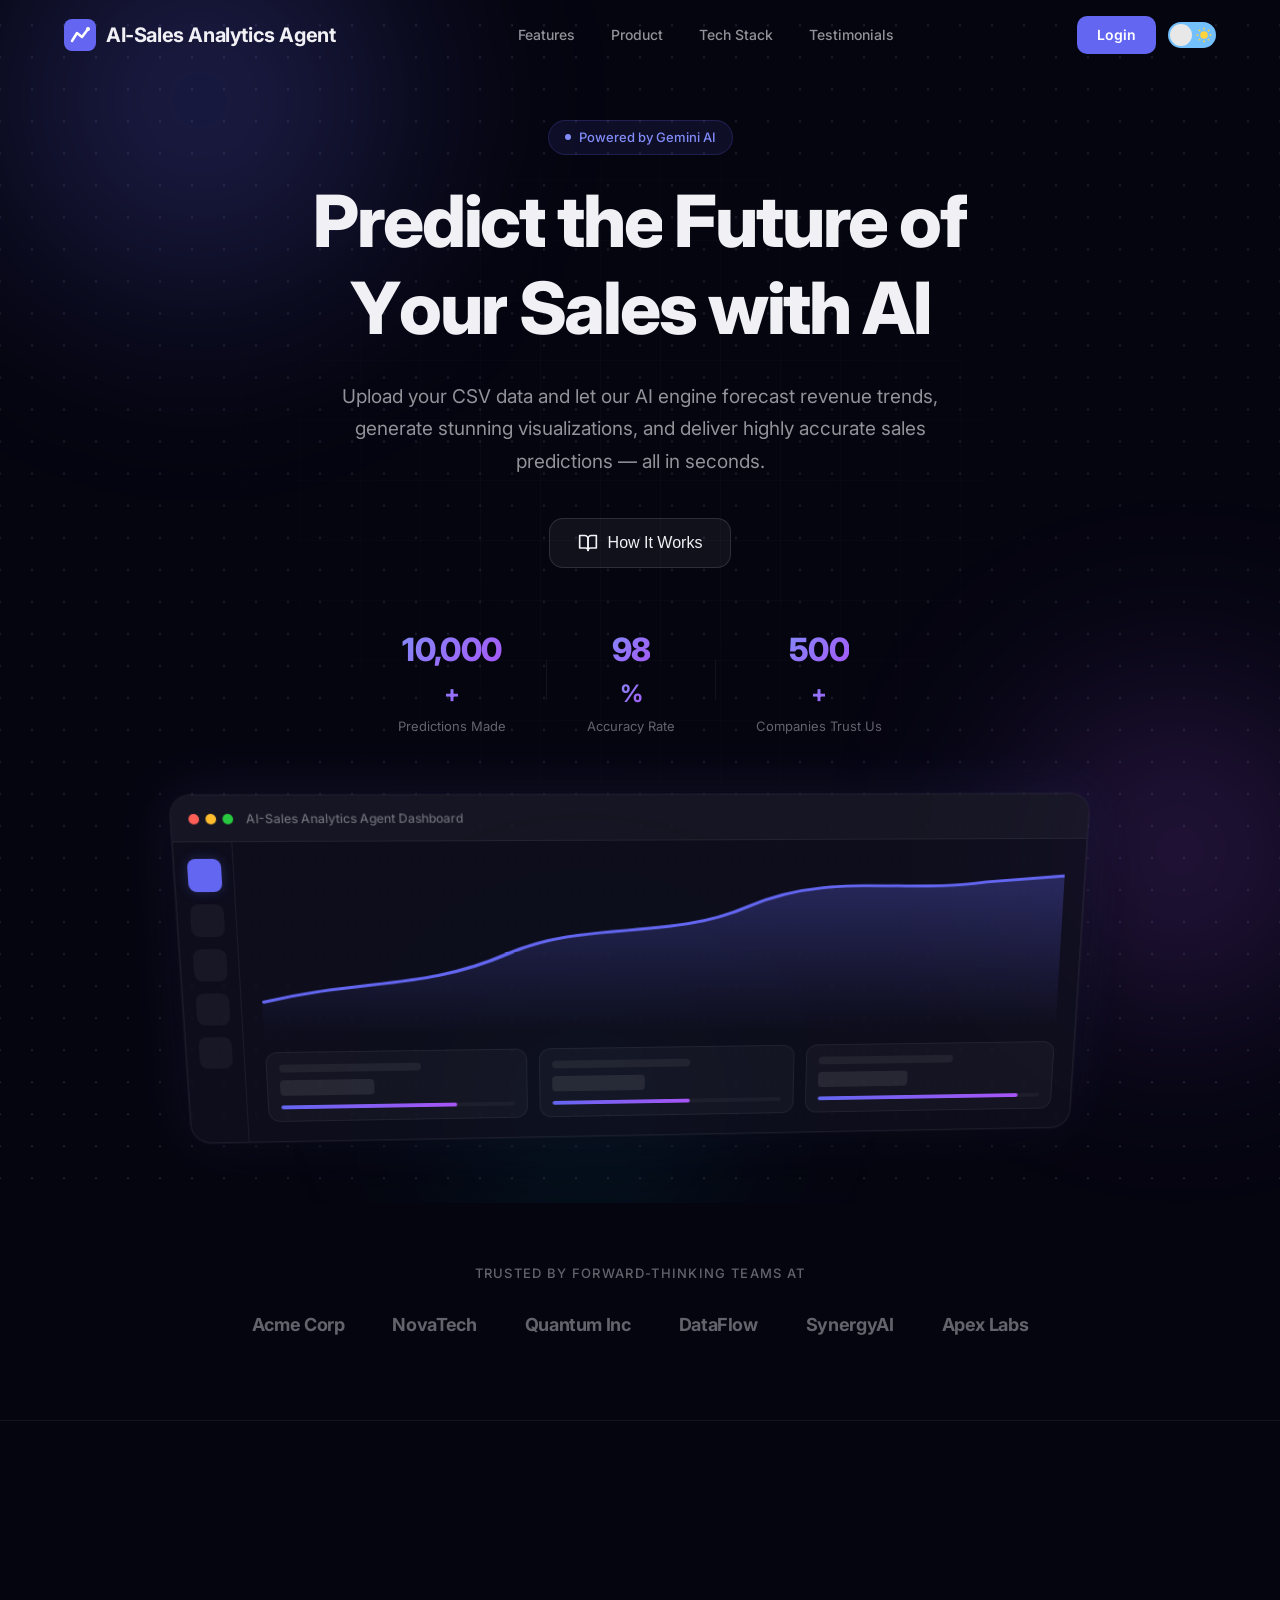
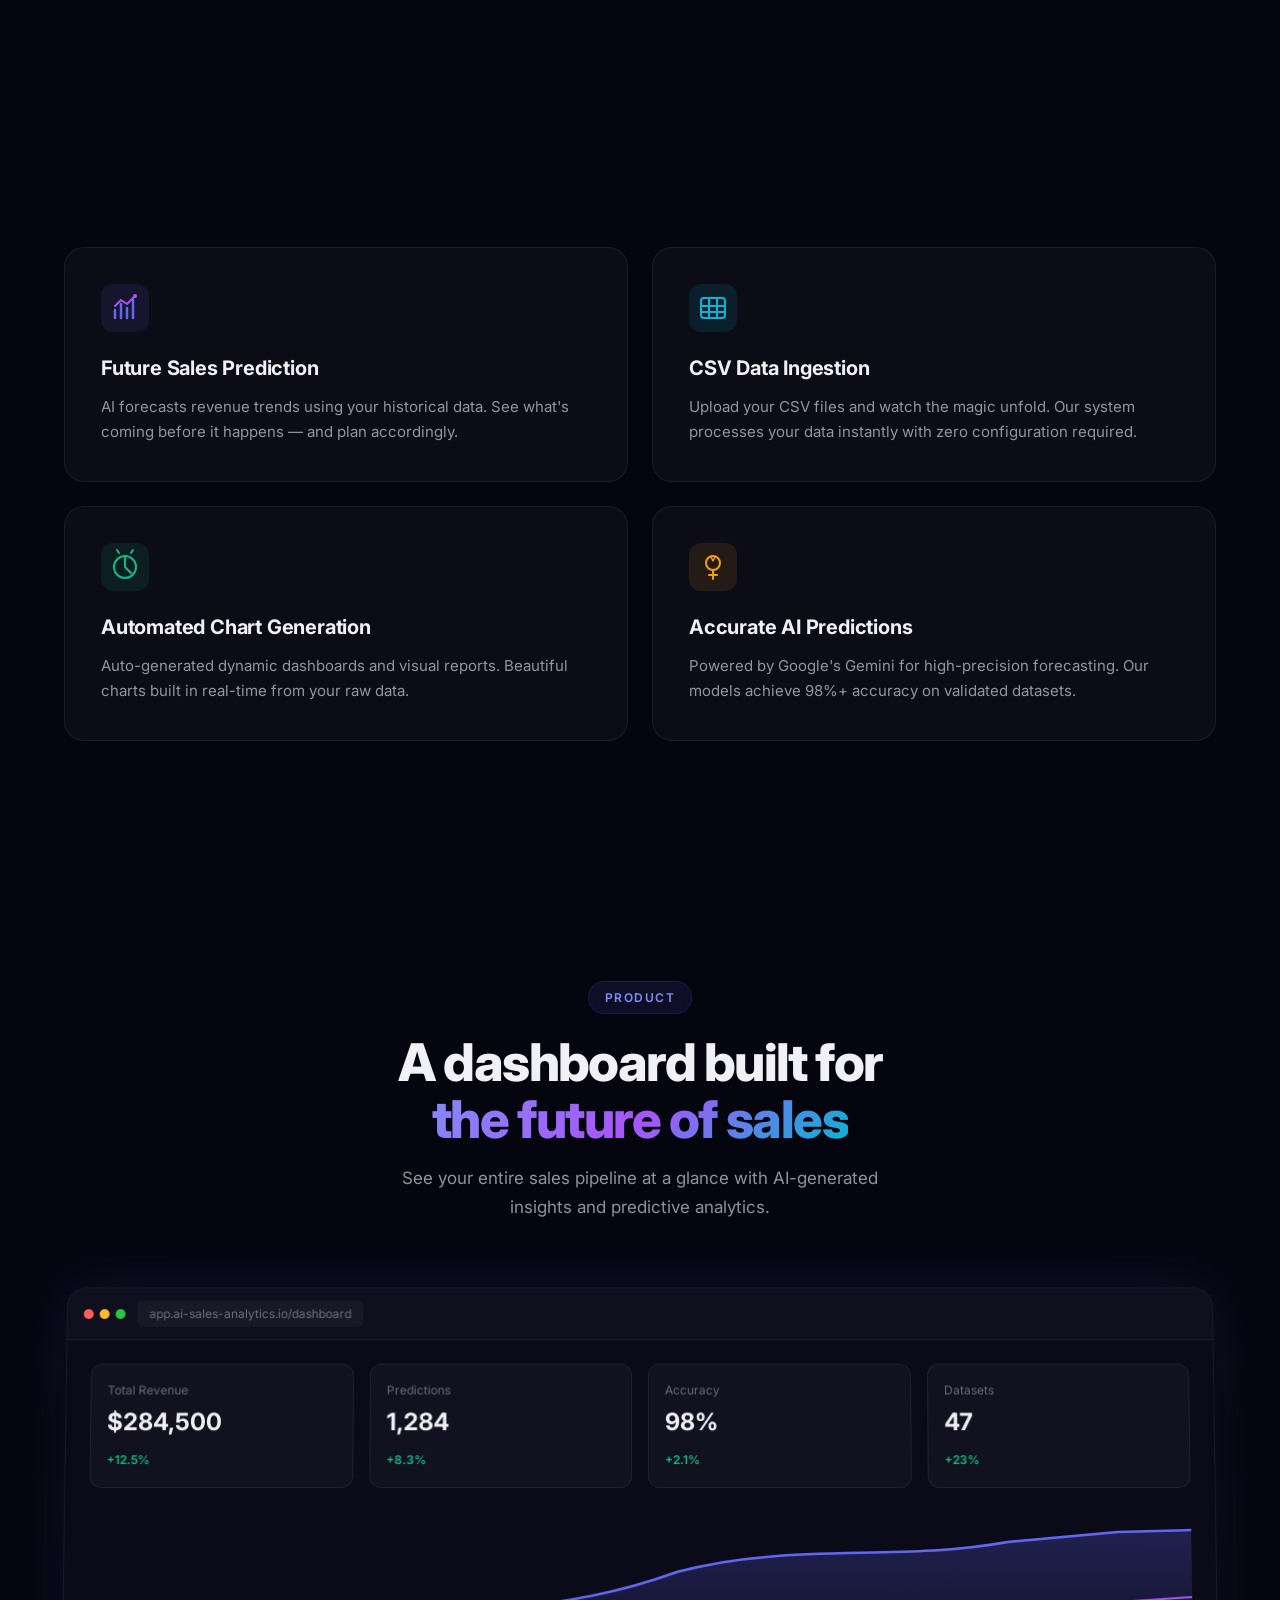
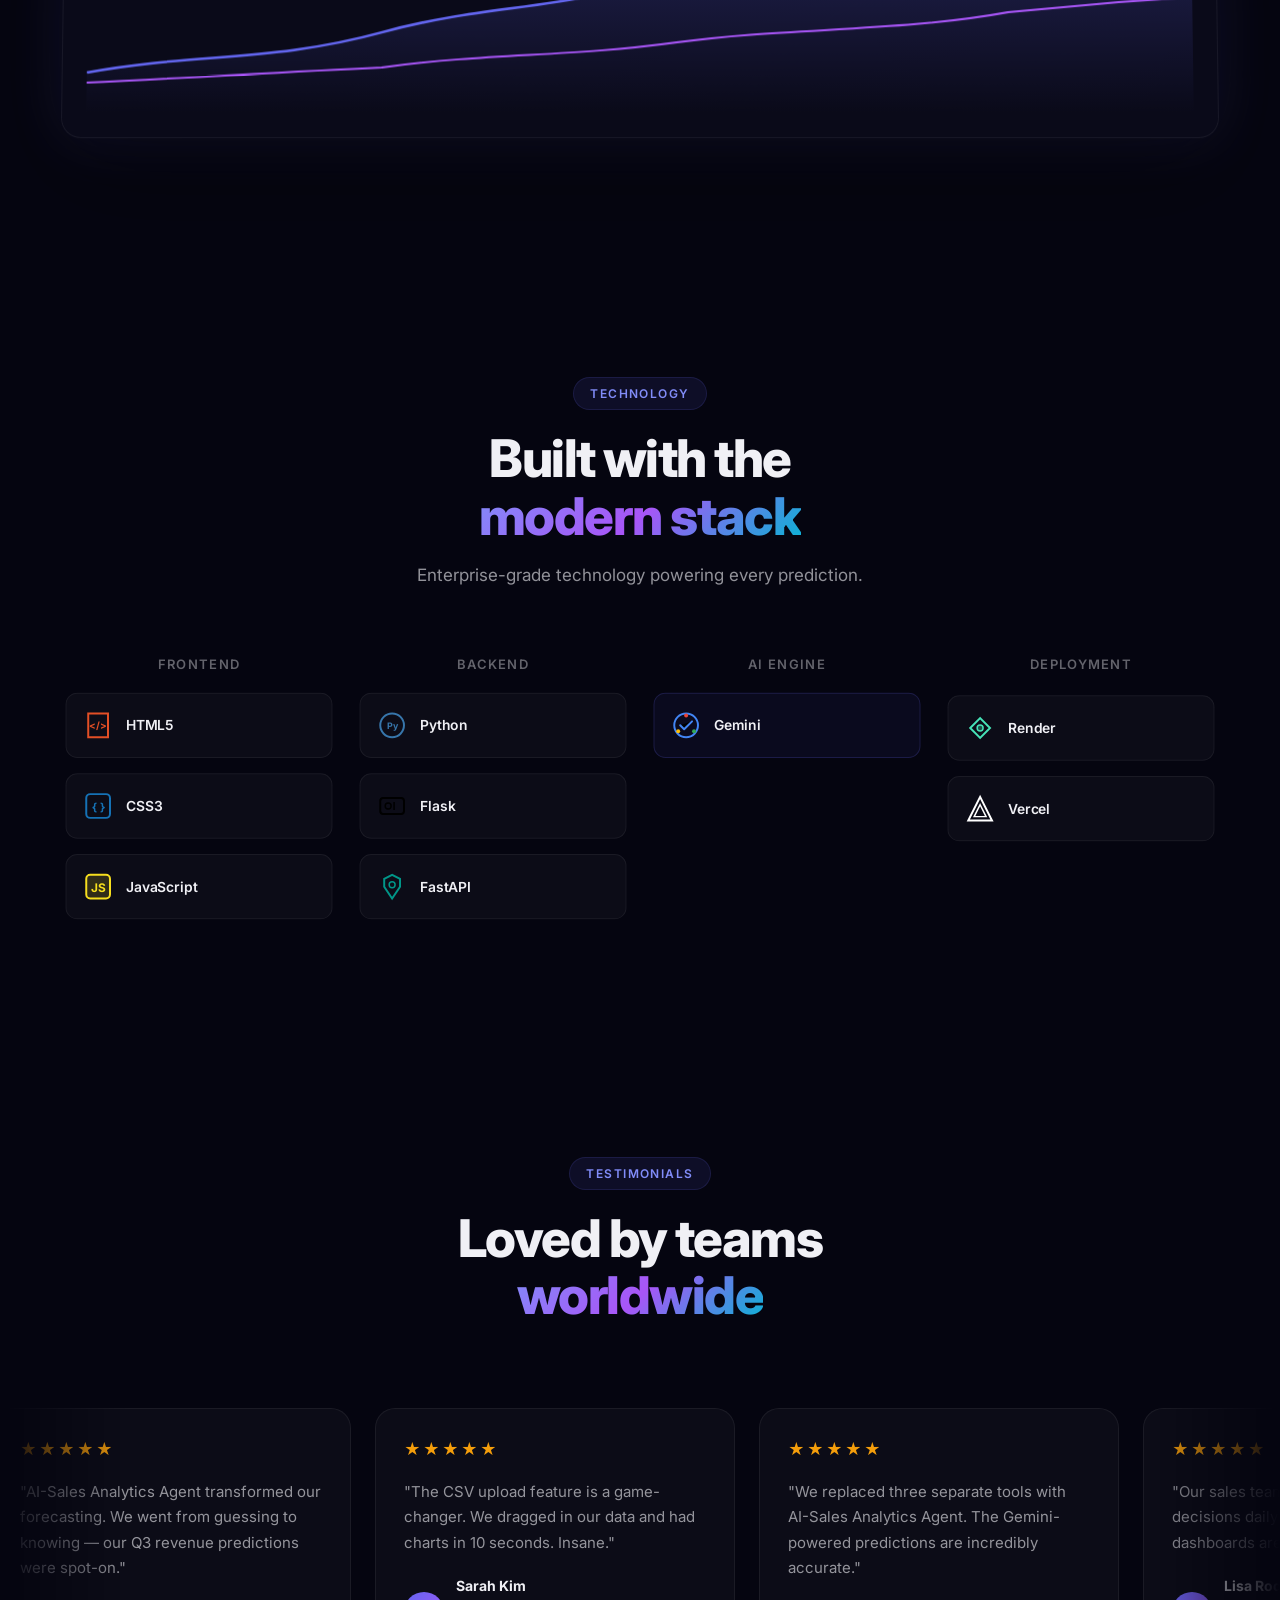
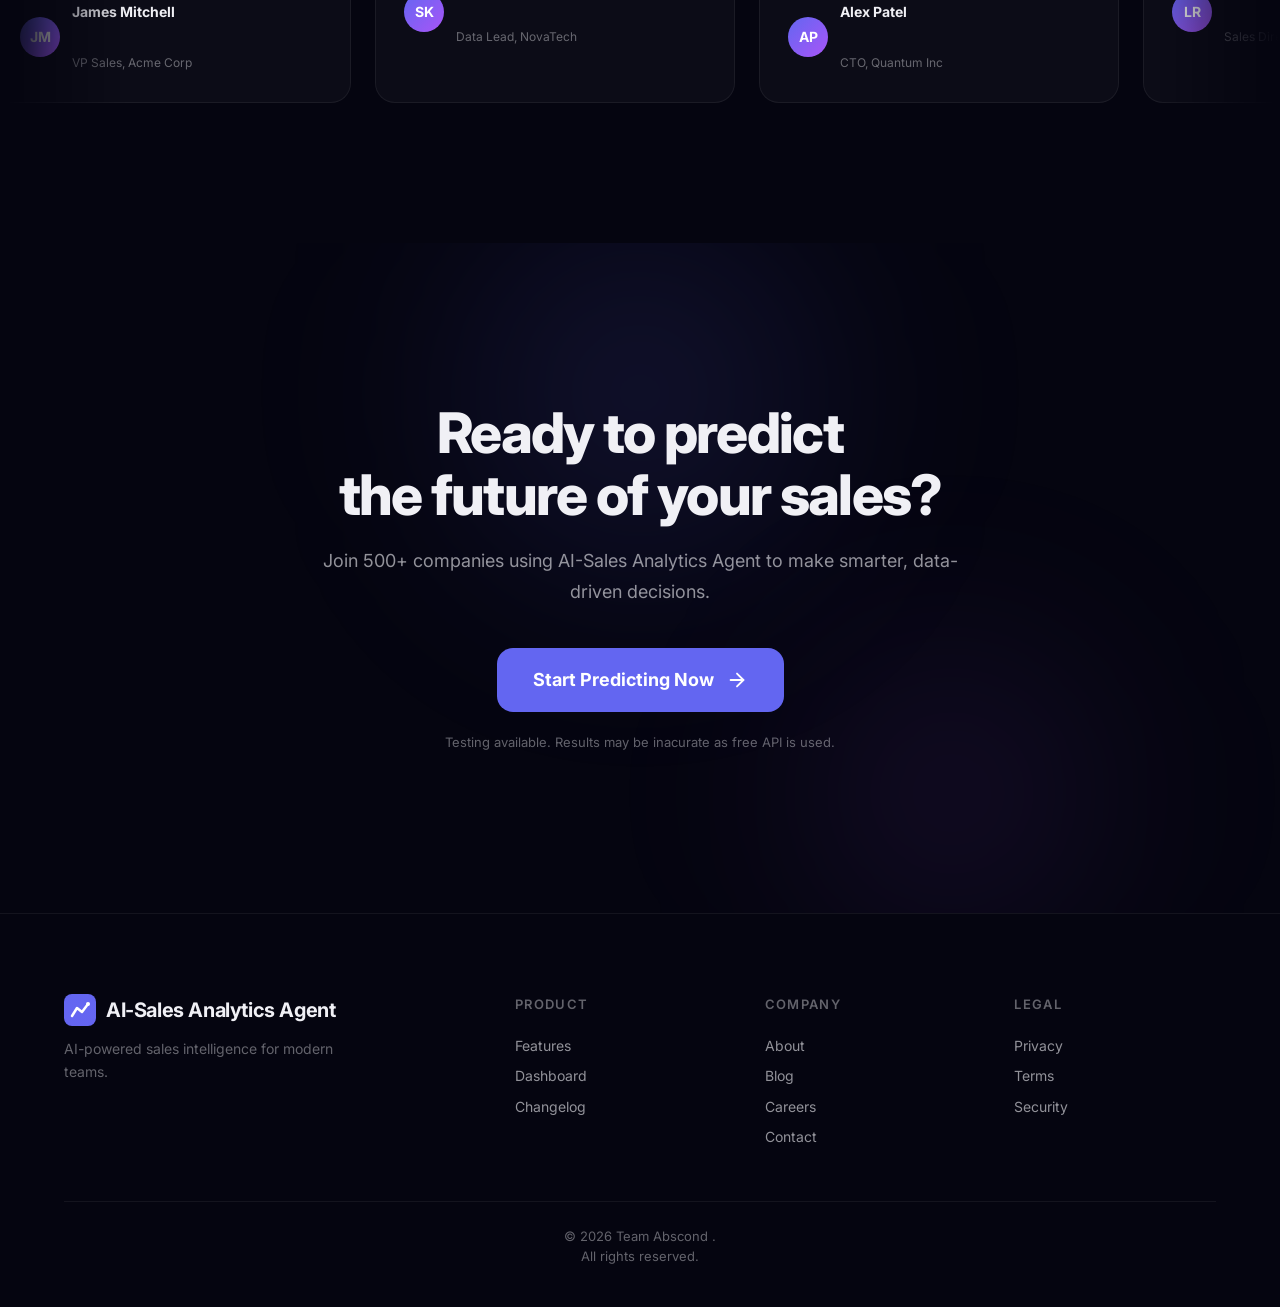
==== commit 9beab943: "Add Crash Reports feature with HTML and JavaScript implementation - Created crashreports.html for th" ====
--- a/frontend/index.html
+++ b/frontend/index.html
@@ -68,10 +68,6 @@
                 Upload your CSV data and let our AI engine forecast revenue trends, generate stunning visualizations, and deliver highly accurate sales predictions — all in seconds.
             </p>
             <div class="hero-ctas">
-                <a href="login.html" class="btn-primary-hero" id="getStartedBtn">
-                    <svg width="20" height="20" viewBox="0 0 24 24" fill="none" stroke="currentColor" stroke-width="2" stroke-linecap="round" stroke-linejoin="round"><path d="M5 12h14"/><path d="m12 5 7 7-7 7"/></svg>
-                    <span>Get Started Free</span>
-                </a>
                 <button class="btn-secondary" id="tutorialBtn">
                     <svg width="20" height="20" viewBox="0 0 24 24" fill="none" stroke="currentColor" stroke-width="2" stroke-linecap="round" stroke-linejoin="round"><path d="M2 3h6a4 4 0 0 1 4 4v14a3 3 0 0 0-3-3H2z"/><path d="M22 3h-6a4 4 0 0 0-4 4v14a3 3 0 0 1 3-3h7z"/></svg>
                     <span>How It Works</span>
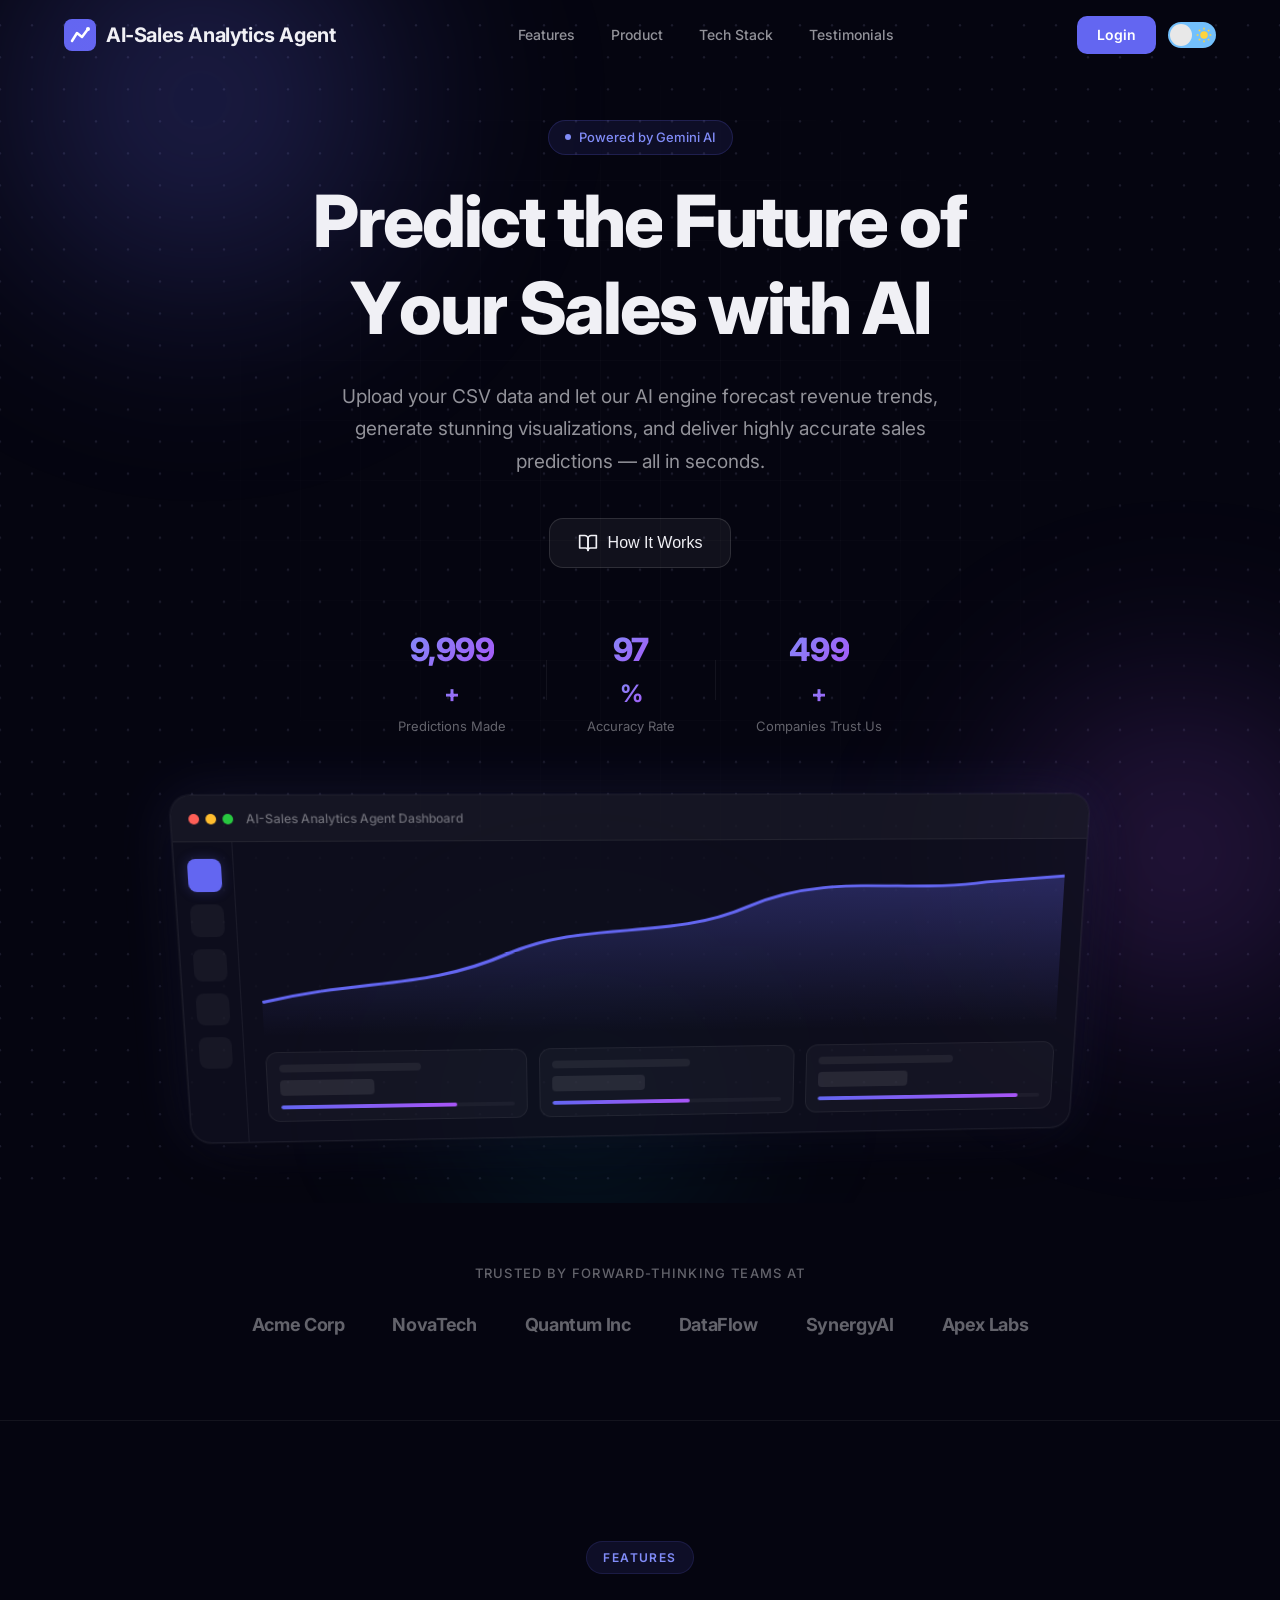
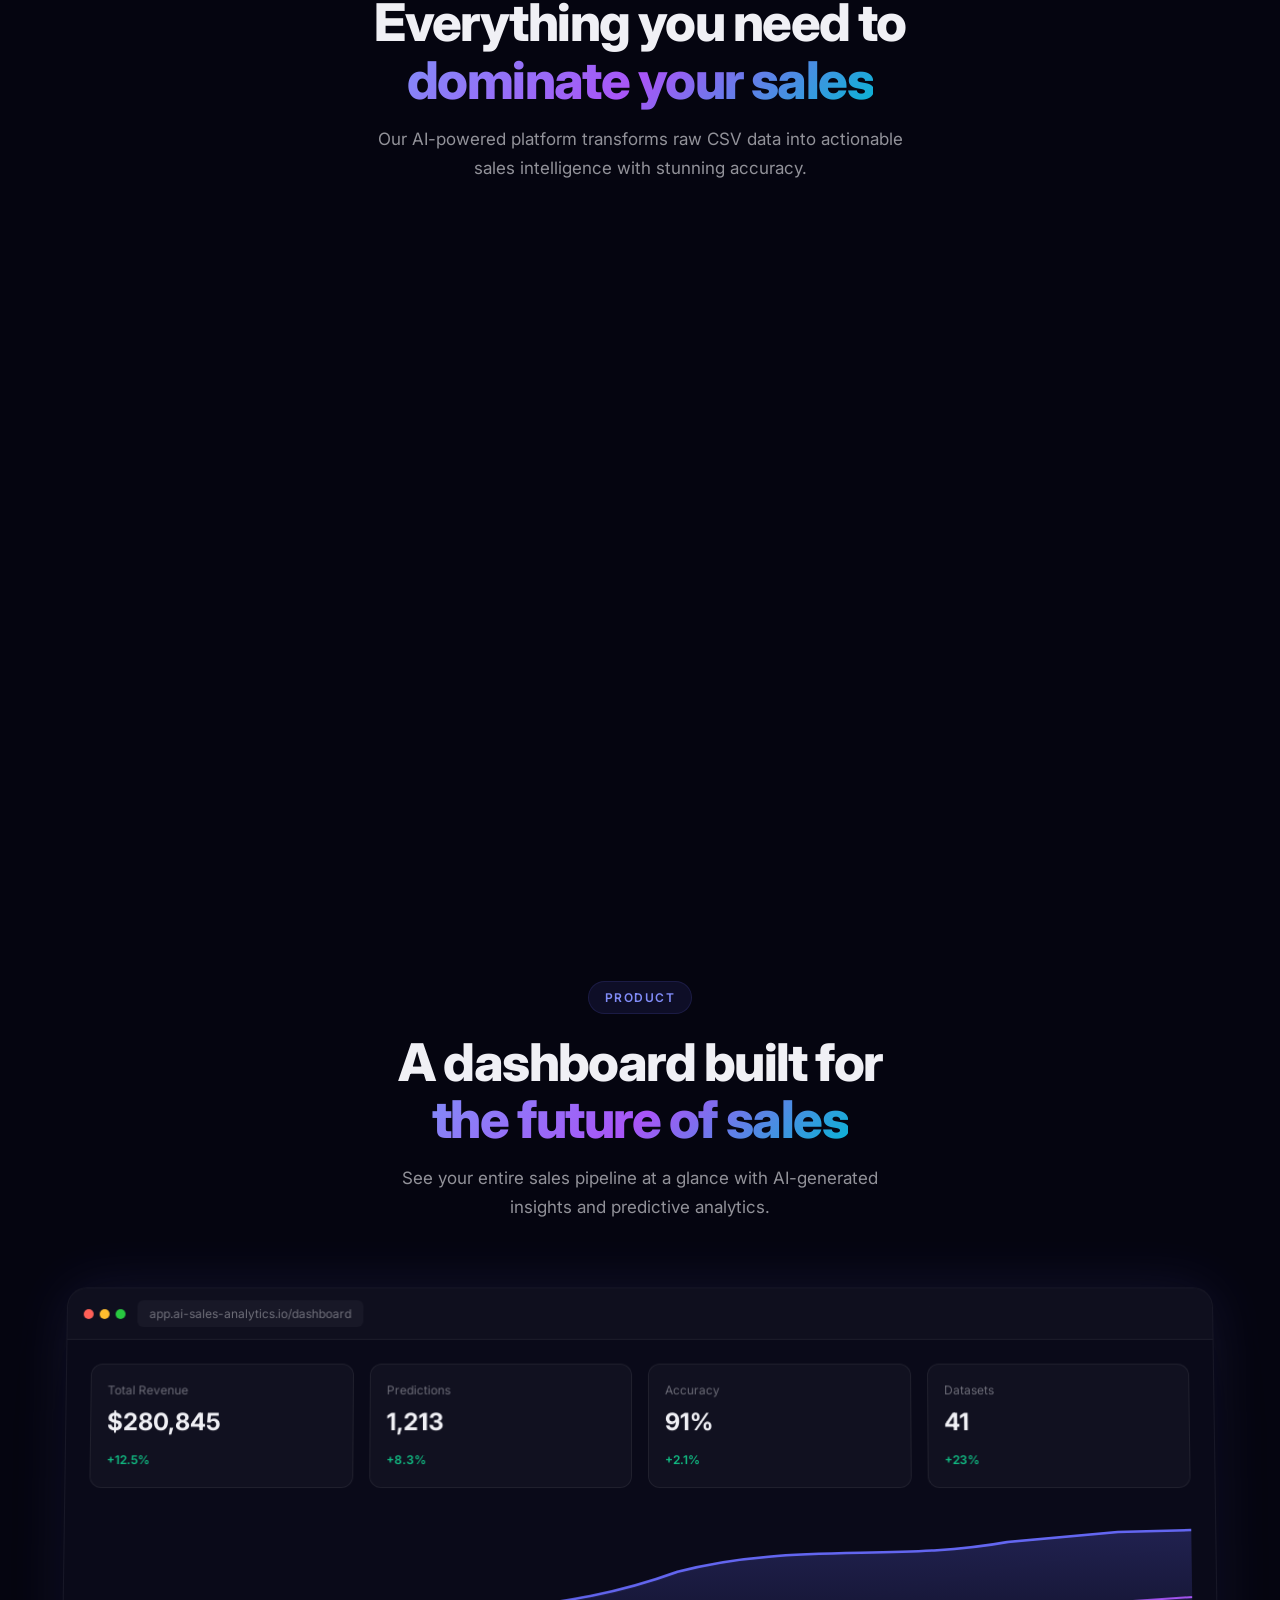
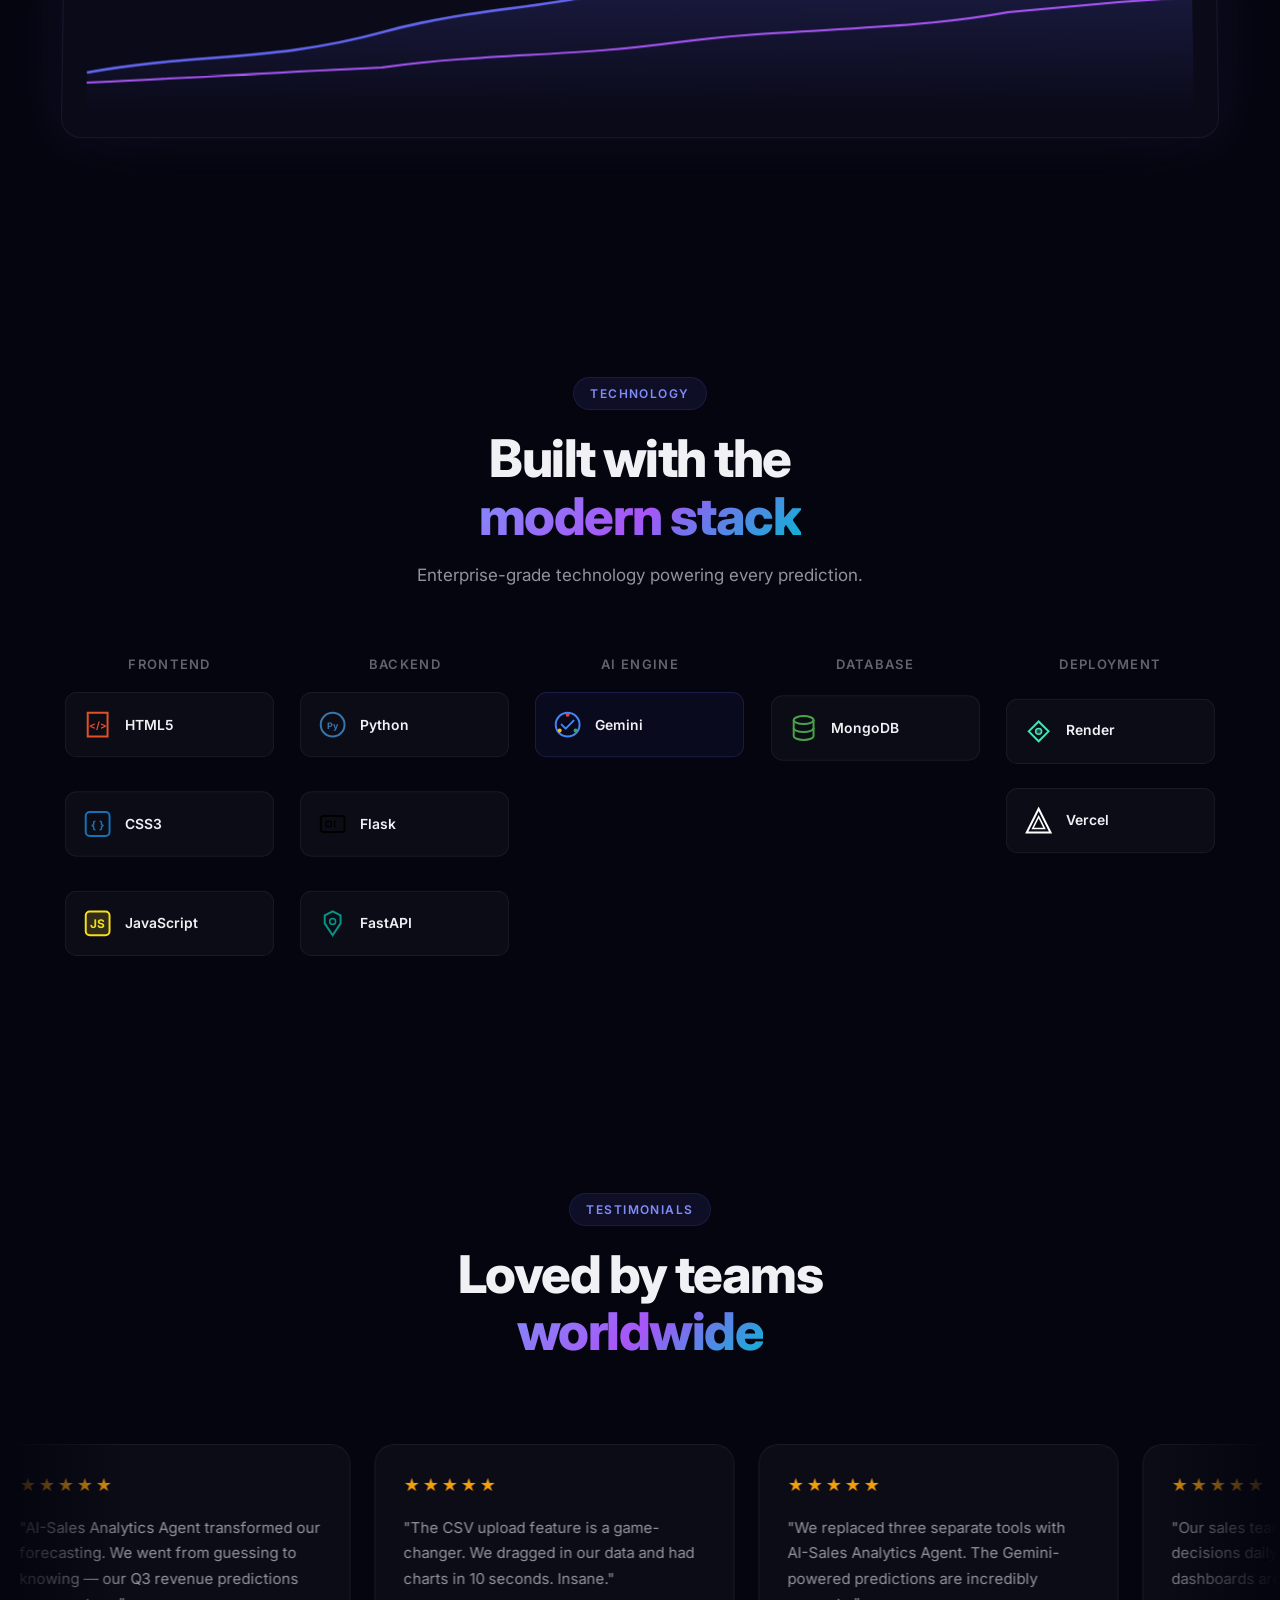
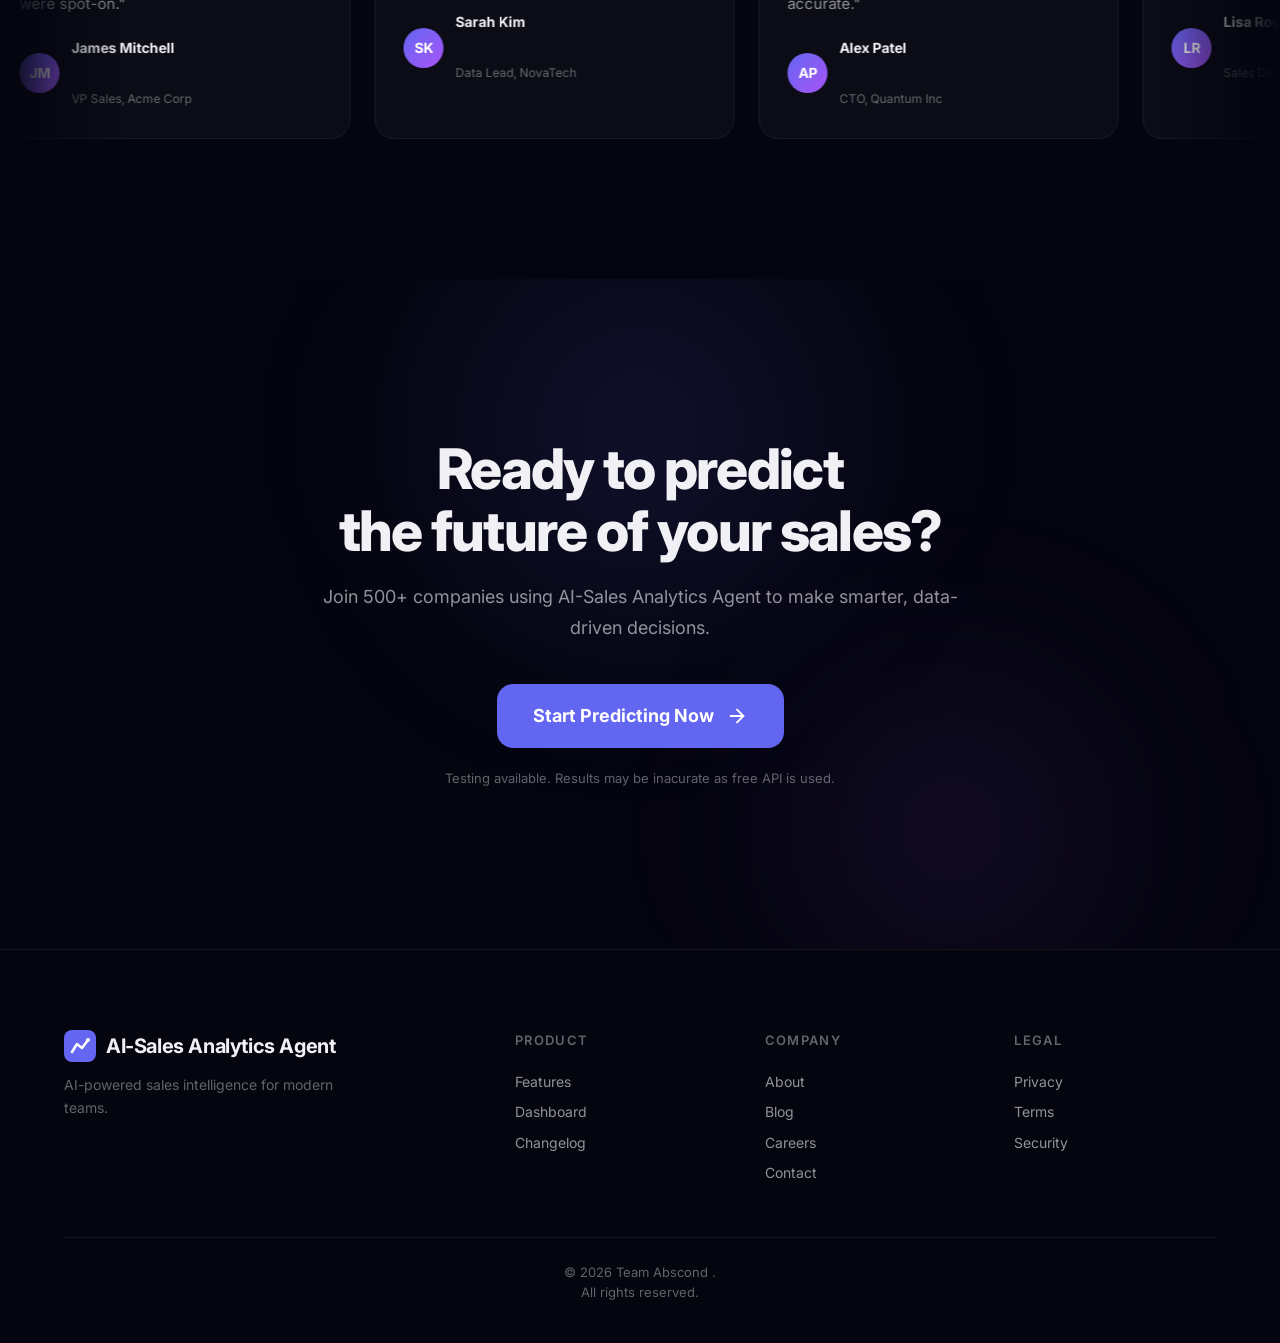
==== commit fede3979: "Updated Landing Page" ====
--- a/frontend/index.html
+++ b/frontend/index.html
@@ -345,6 +345,17 @@
                     </div>
                 </div>
                 <div class="tech-category reveal-up" data-delay="450">
+                    <h4 class="tech-cat-title">Database</h4>
+                    <div class="tech-cards">
+                        <div class="tech-card">
+                            <div class="tech-card-icon">
+                                <svg viewBox="0 0 32 32"><ellipse cx="16" cy="8" rx="10" ry="4" fill="none" stroke="#47a248" stroke-width="2"/><path d="M6 8V24C6 26.2 10.5 28 16 28S26 26.2 26 24V8" fill="none" stroke="#47a248" stroke-width="2"/><path d="M6 16C6 18.2 10.5 20 16 20S26 18.2 26 16" fill="none" stroke="#47a248" stroke-width="2"/></svg>
+                            </div>
+                            <span>MongoDB</span>
+                        </div>
+                    </div>
+                </div>
+                <div class="tech-category reveal-up" data-delay="600">
                     <h4 class="tech-cat-title">Deployment</h4>
                     <div class="tech-cards">
                         <div class="tech-card">
--- a/frontend/landing.css
+++ b/frontend/landing.css
@@ -1030,7 +1030,7 @@
 
 .tech-grid {
     display: grid;
-    grid-template-columns: repeat(4, 1fr);
+    grid-template-columns: repeat(5, 1fr);
     gap: 24px;
 }
 
@@ -1050,7 +1050,7 @@
 .tech-cards {
     display: flex;
     flex-direction: column;
-    gap: 12px;
+    gap: 30px;
 }
 
 .tech-card {
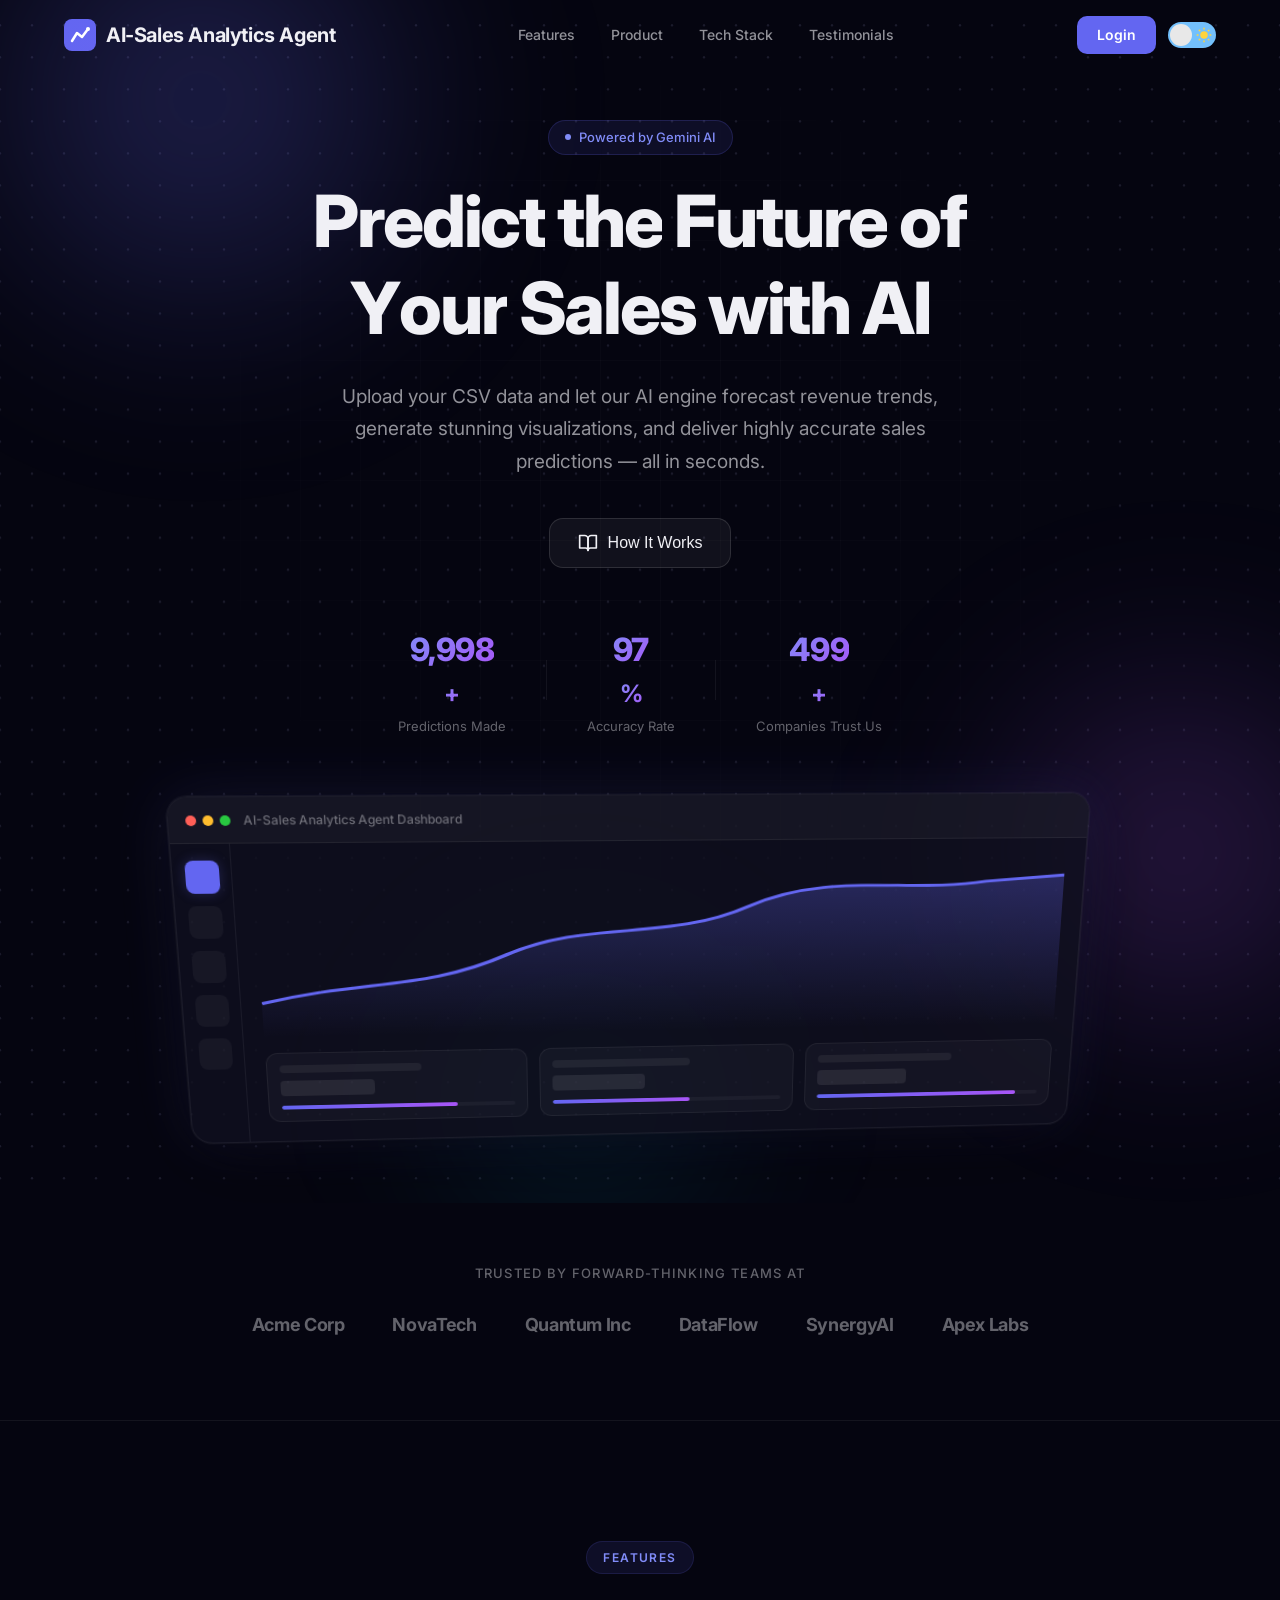
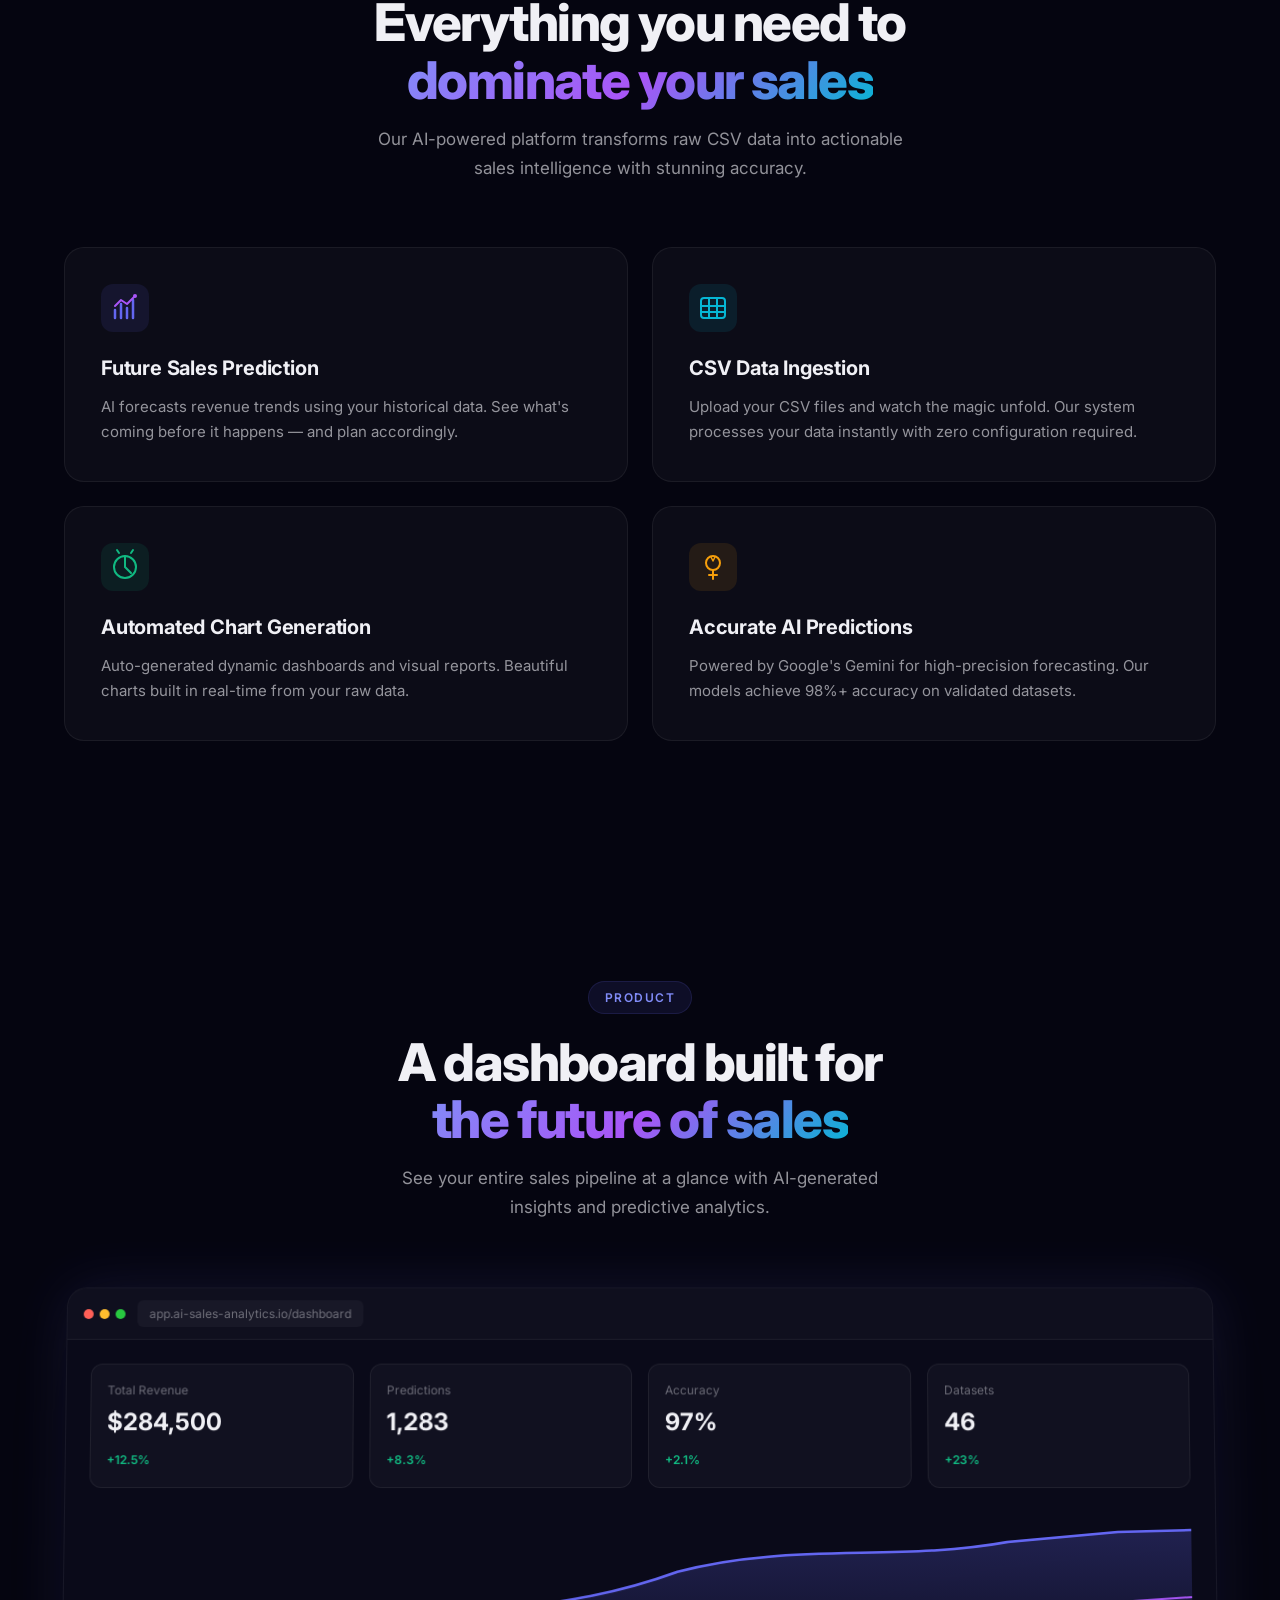
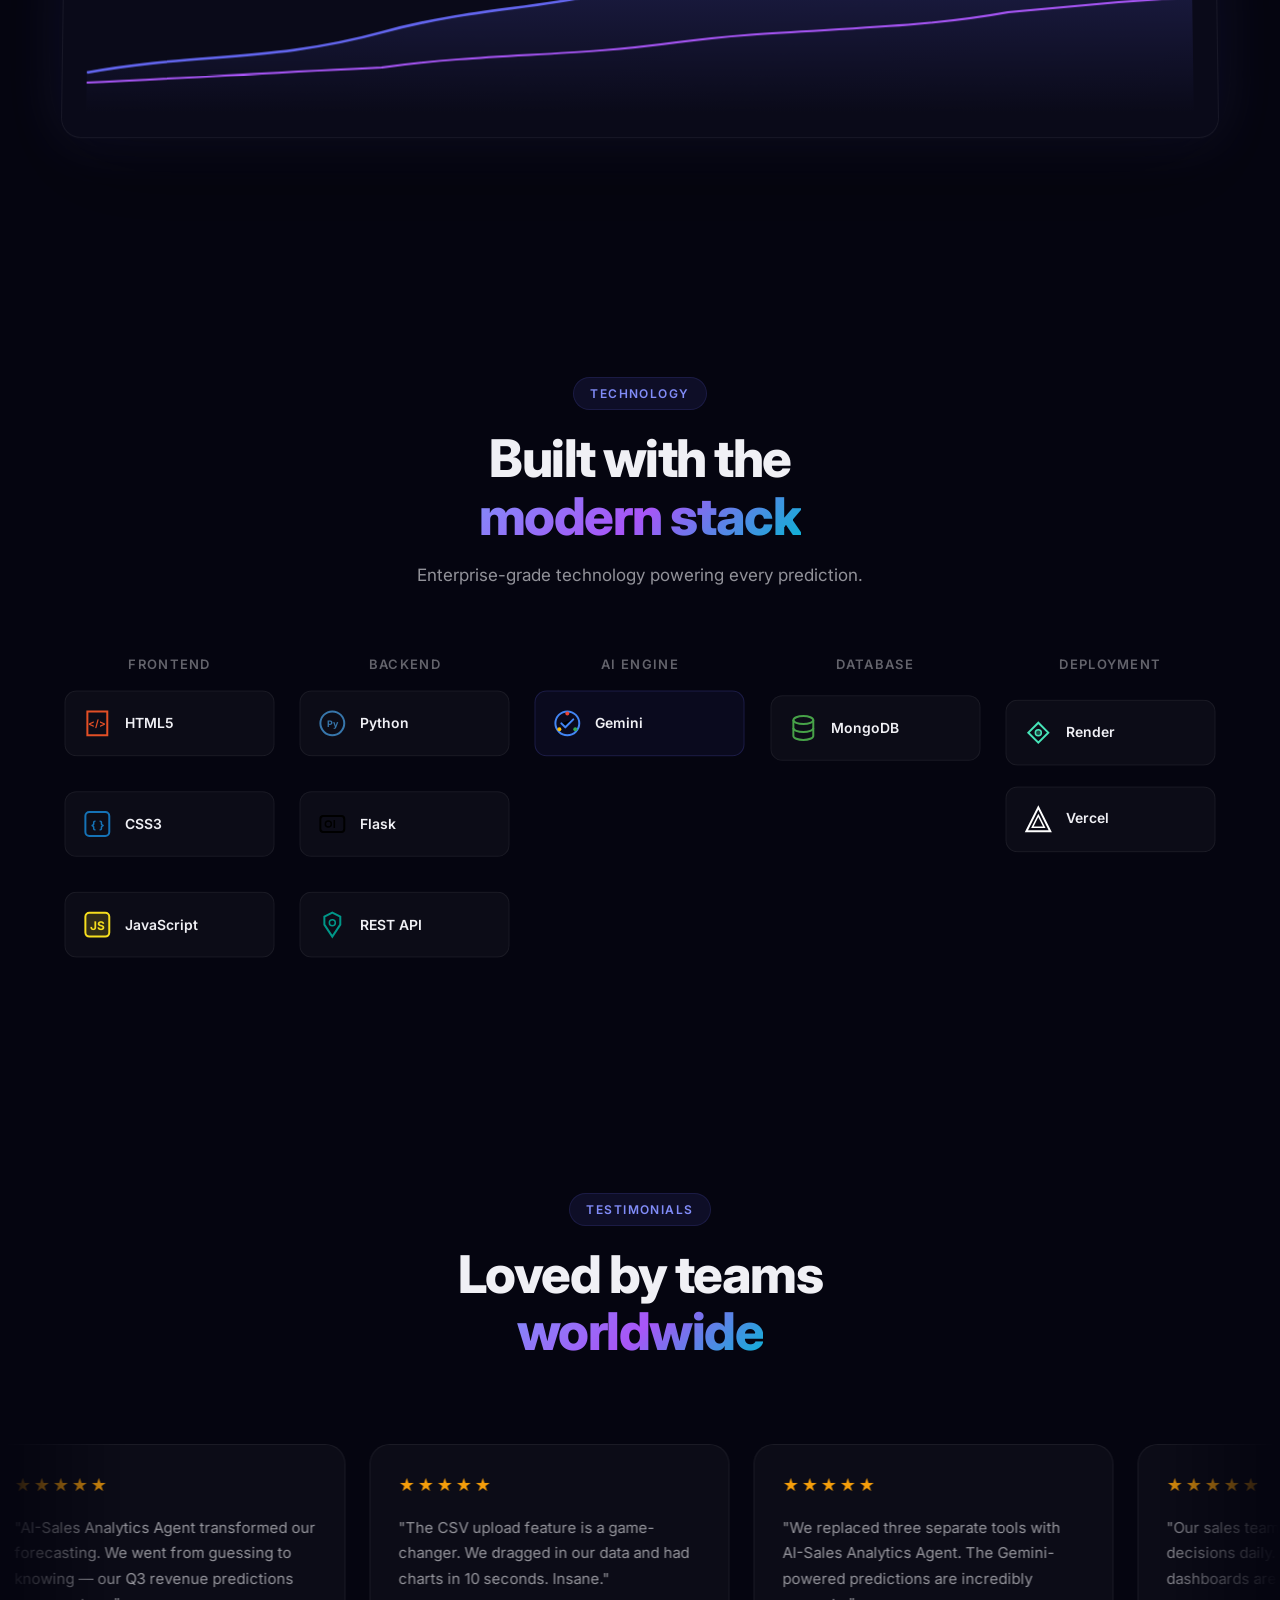
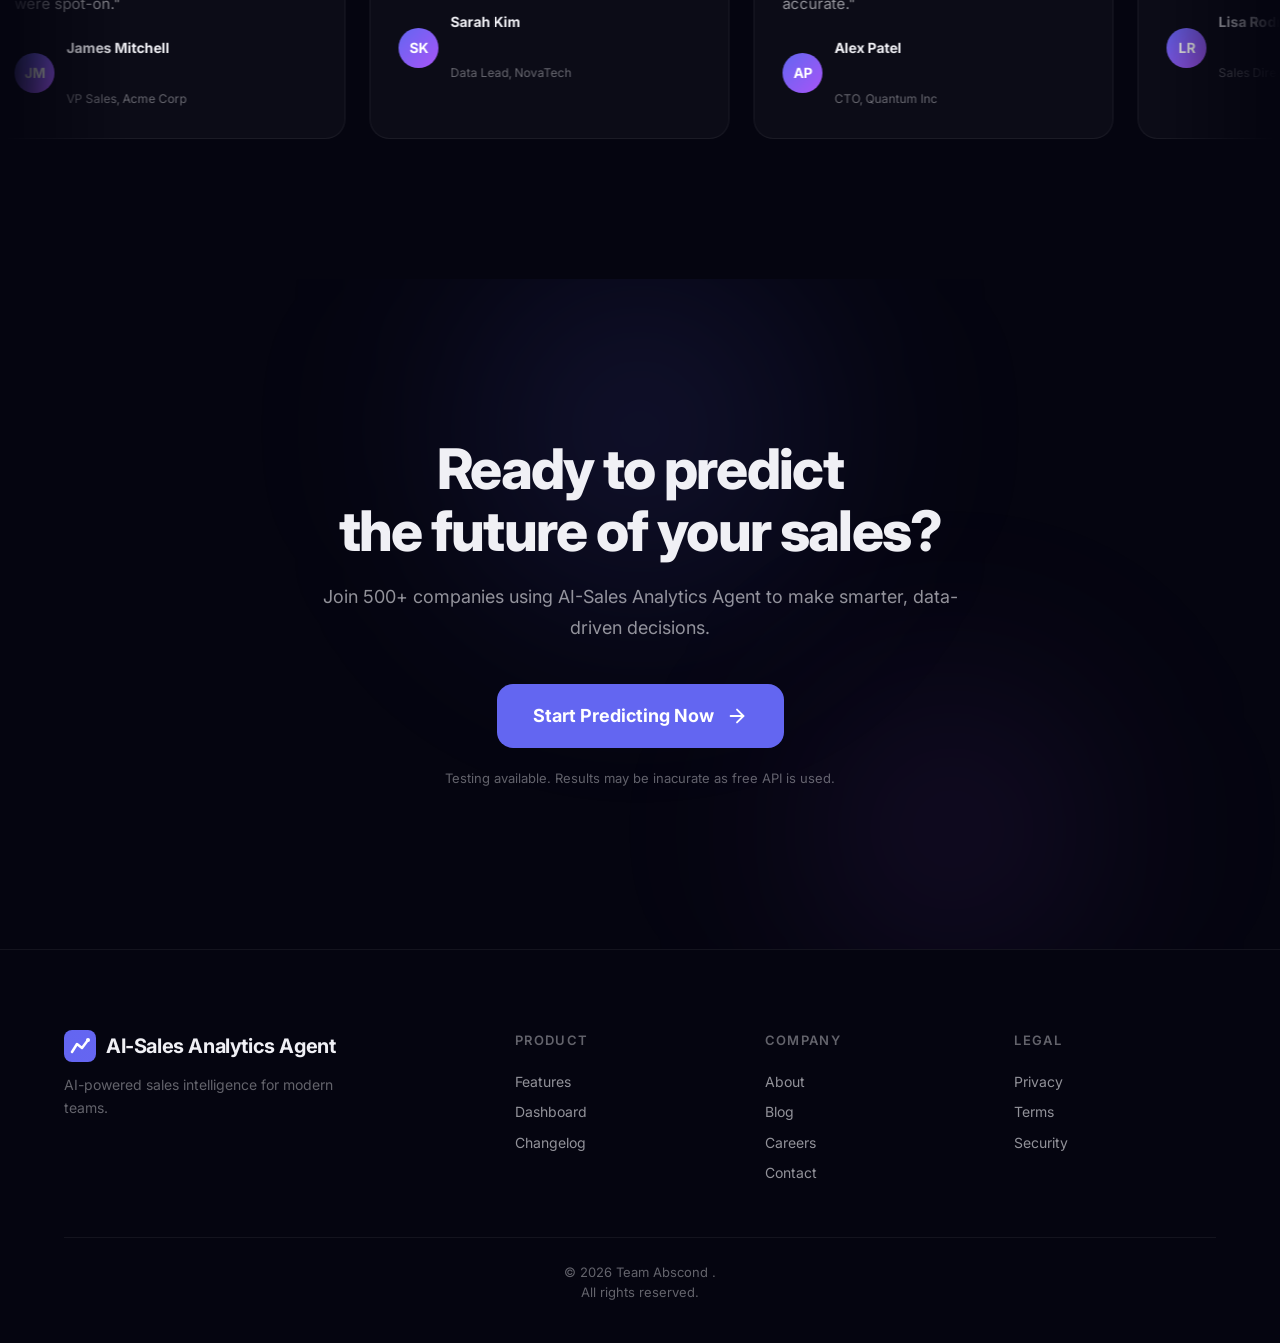
==== commit a3945e03: "Changed the Frontend pill" ====
--- a/frontend/index.html
+++ b/frontend/index.html
@@ -329,7 +329,7 @@
                             <div class="tech-card-icon">
                                 <svg viewBox="0 0 32 32"><path d="M8 8L16 4L24 8V16L16 28L8 16Z" fill="none" stroke="#009688" stroke-width="2"/><circle cx="16" cy="14" r="3" fill="none" stroke="#009688" stroke-width="1.5"/></svg>
                             </div>
-                            <span>FastAPI</span>
+                            <span>REST API</span>
                         </div>
                     </div>
                 </div>
